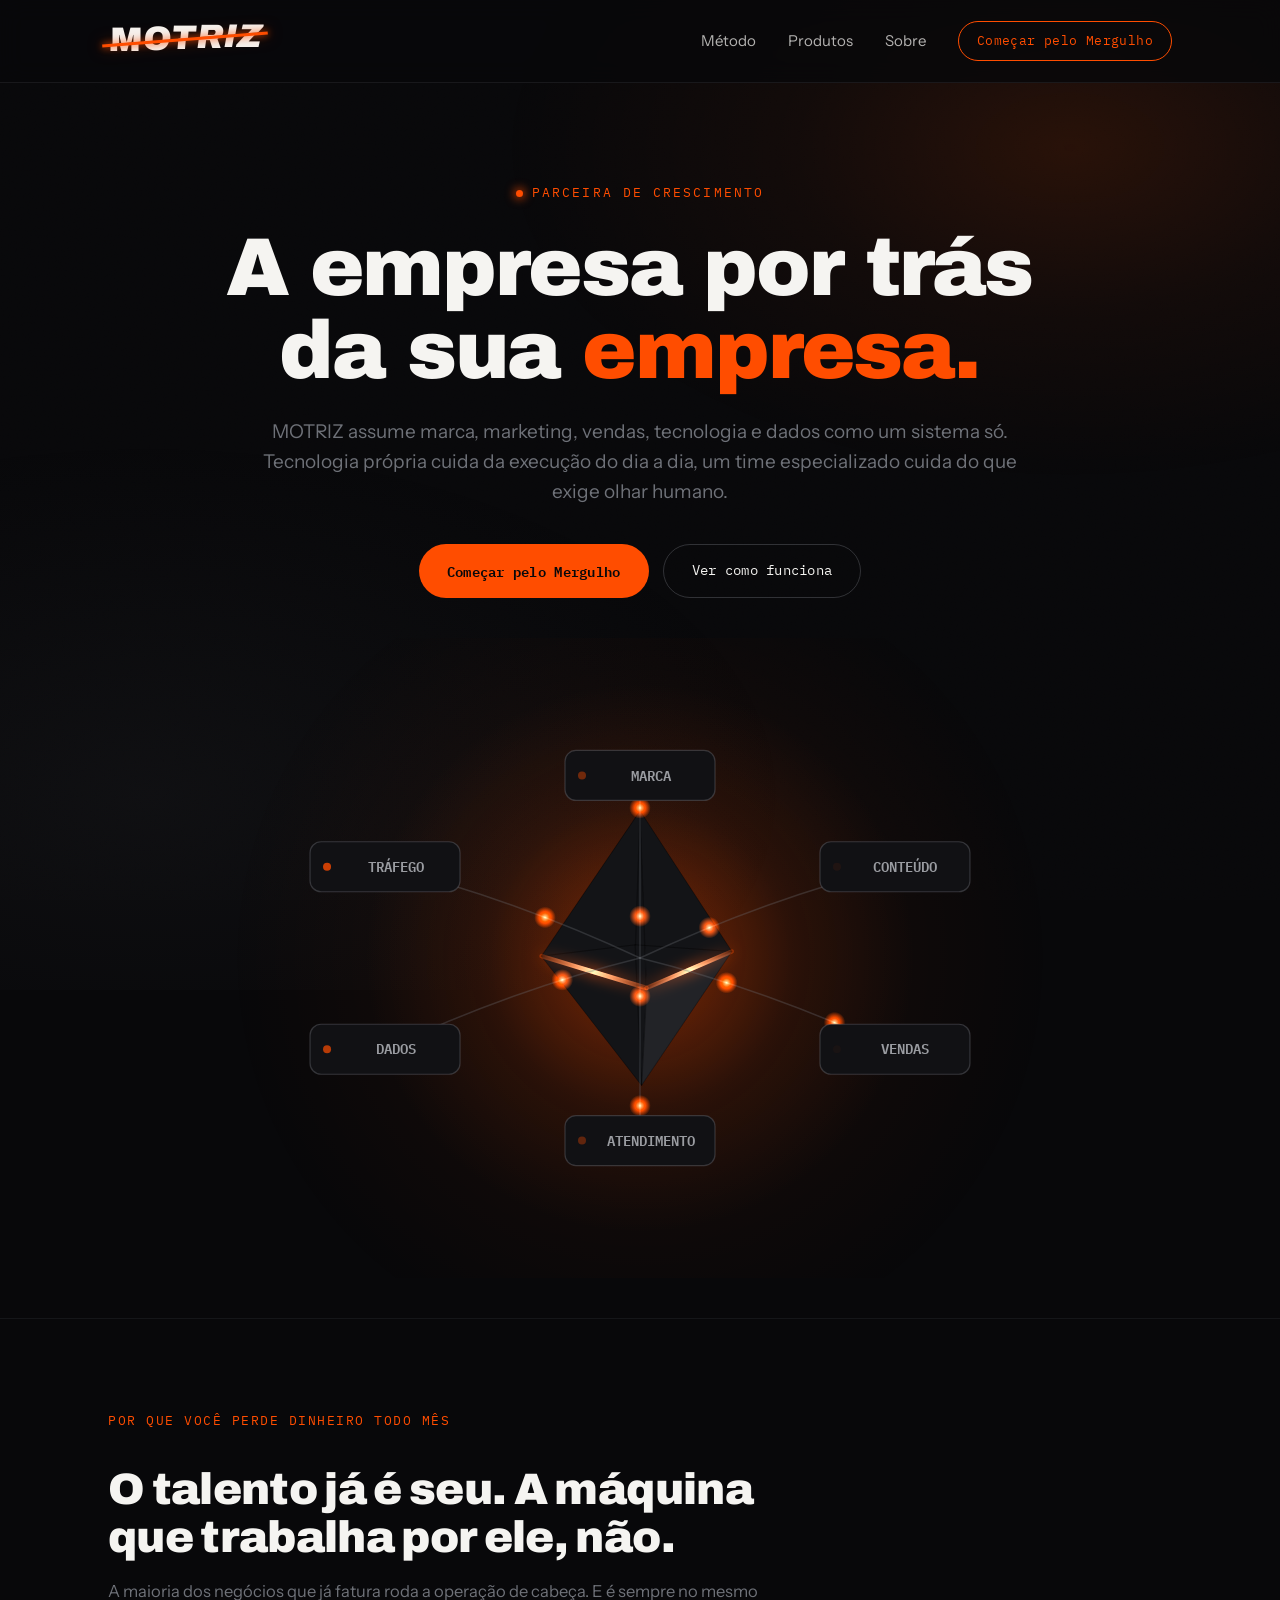
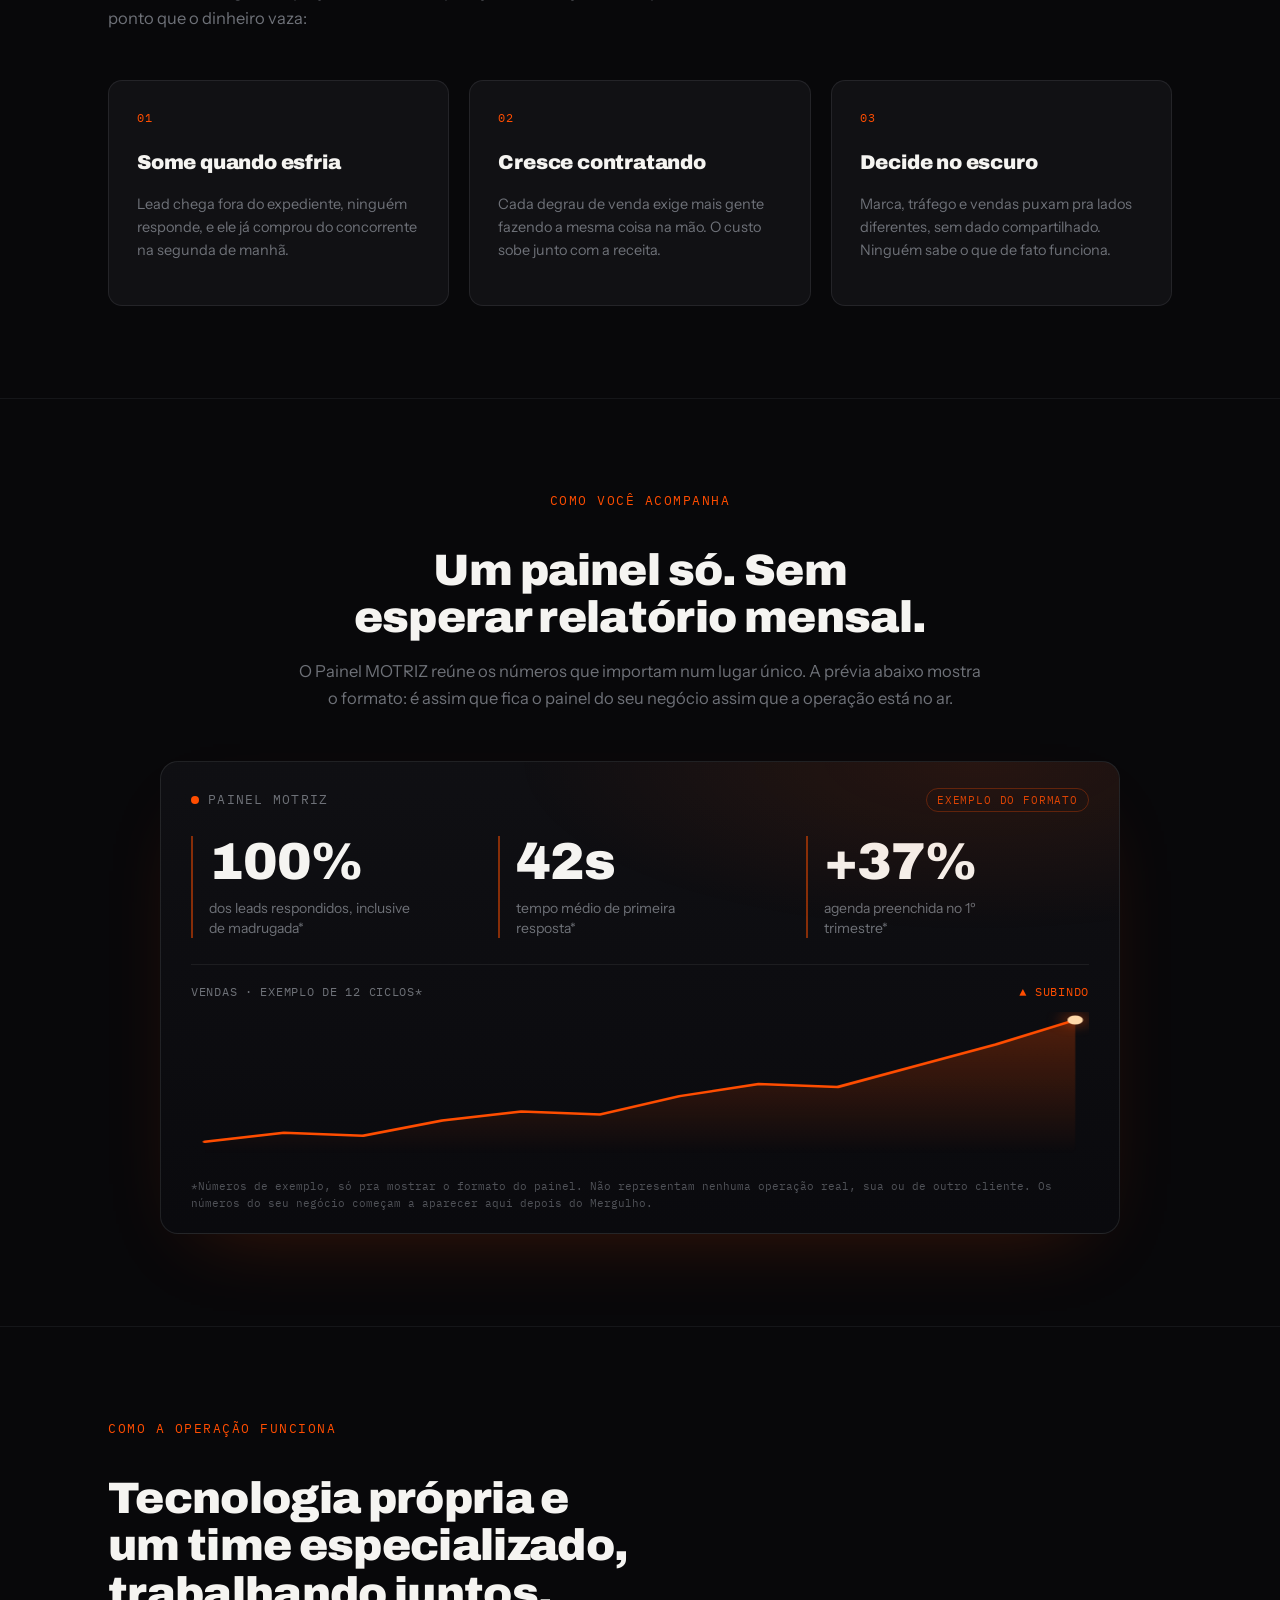
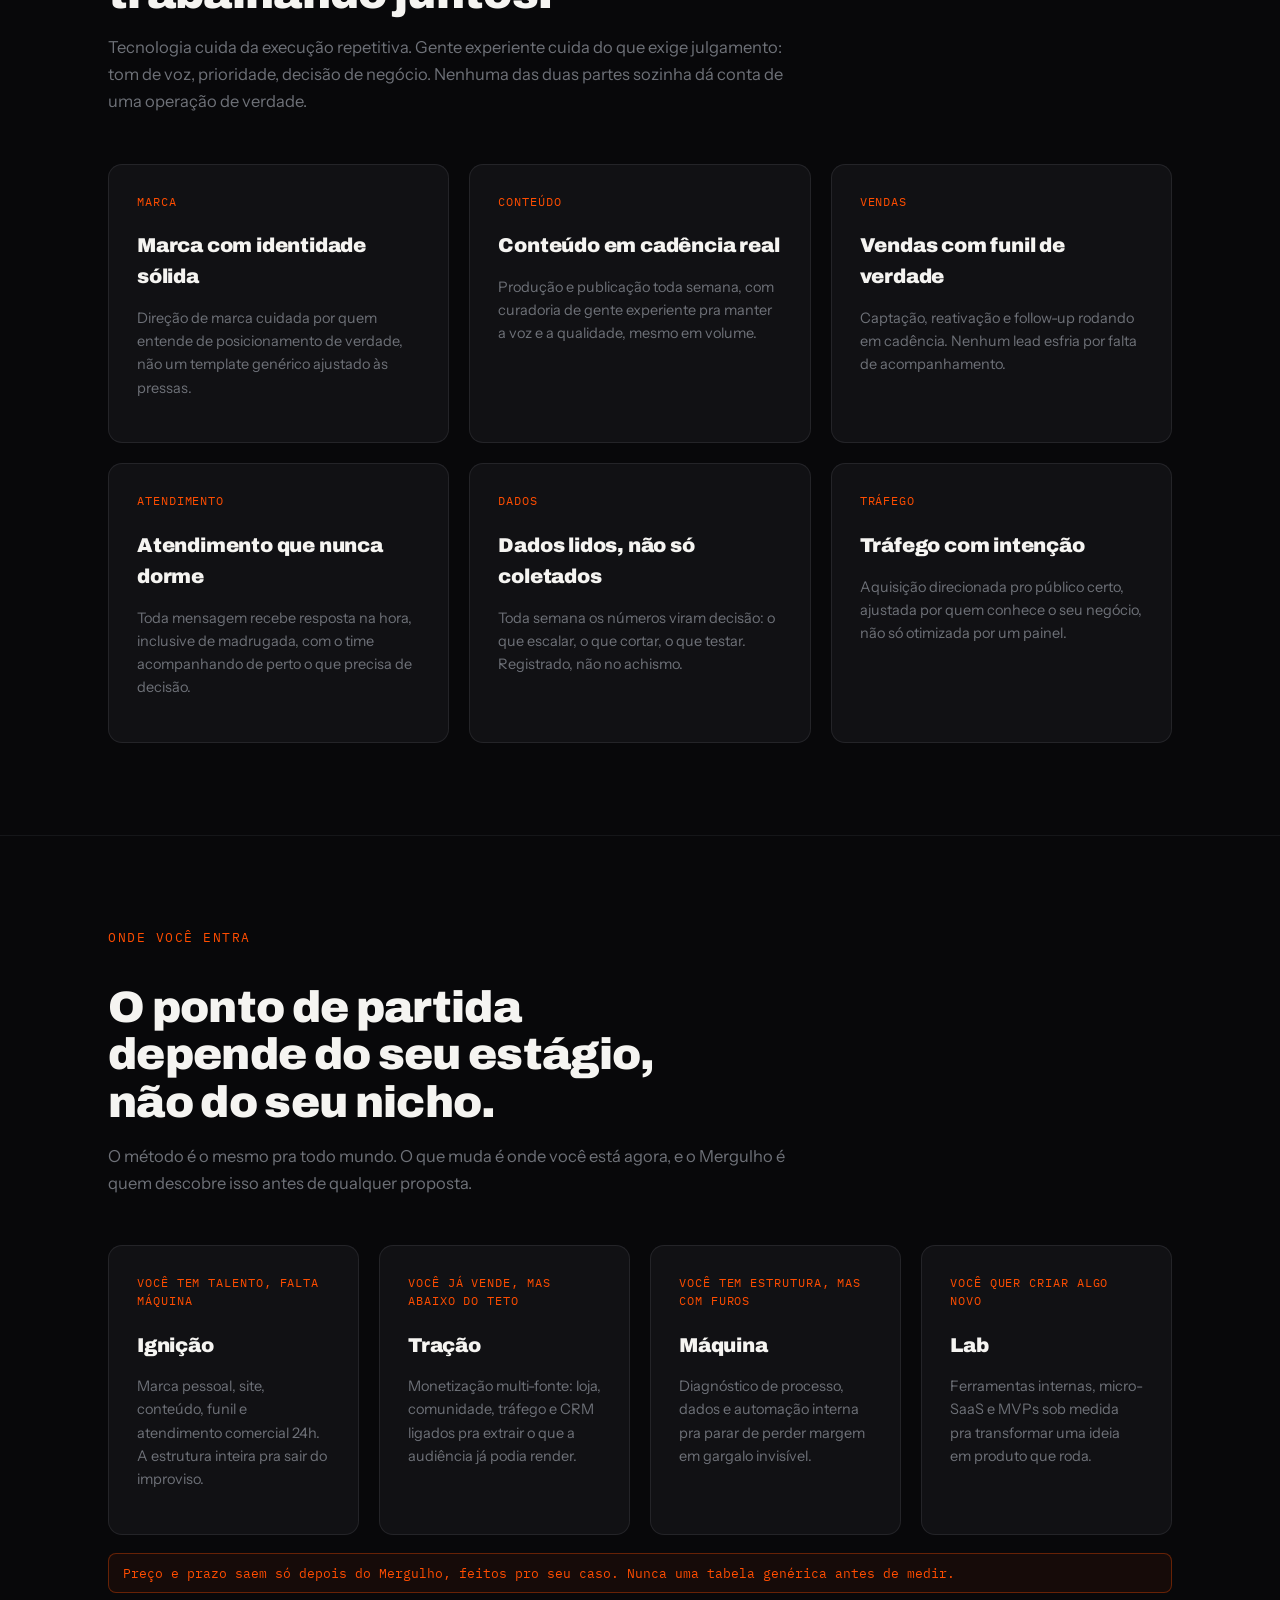
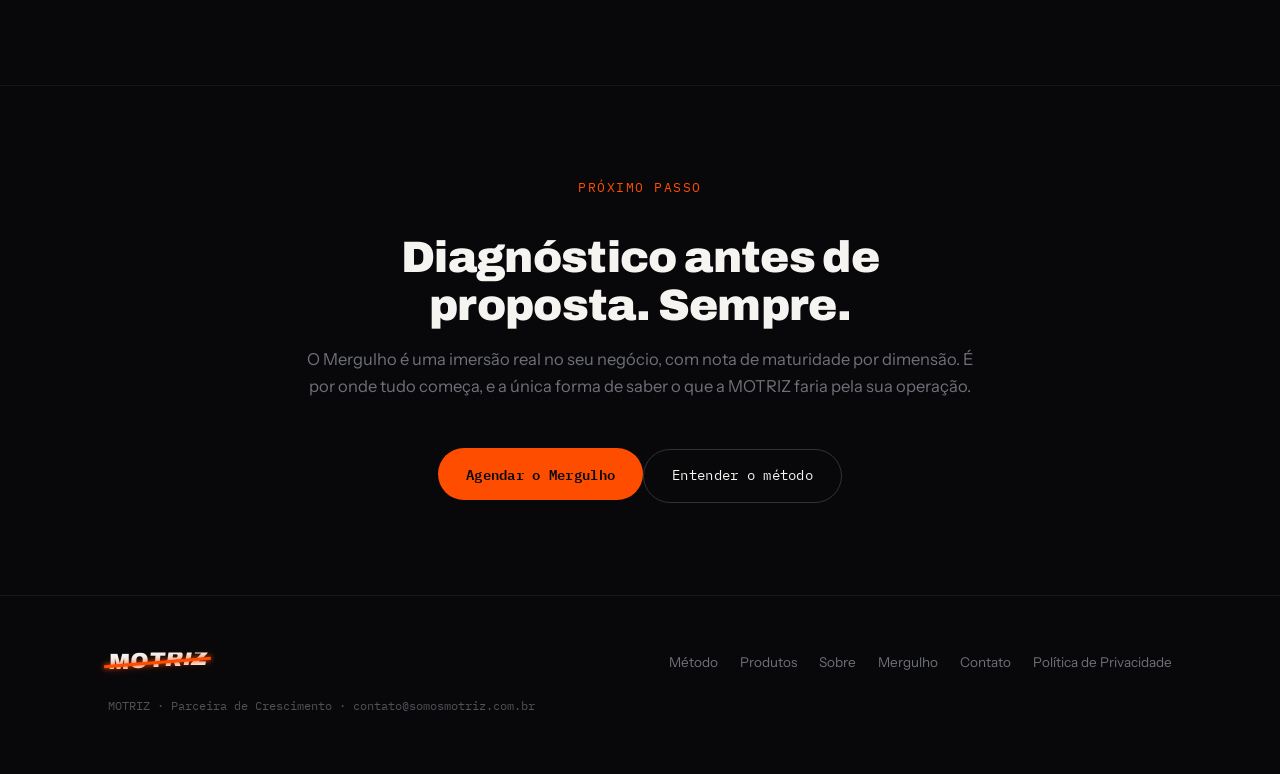
==== index.html @ 616fd333 "Ajustes finos do hero, contato de verdade e correcao de linguagem - Nucleo do hero MUITO maior (obje" ====
<!doctype html>
<html lang="pt-BR">
<head>
	<meta charset="UTF-8" />
	<link rel="icon" type="image/png" href="./favicon.png" />
	<meta name="viewport" content="width=device-width, initial-scale=1.0" />
	<title>MOTRIZ · A empresa por trás da sua empresa</title>
	<meta name="description" content="MOTRIZ é a operadora de crescimento que liga marca, marketing, vendas, tecnologia e dados como um sistema único, com diagnóstico antes de qualquer proposta.">
  <script type="module" crossorigin src="./assets/main-DrjFYTOd.js"></script>
  <link rel="modulepreload" crossorigin href="./assets/Reveal-CPf5rIDb.js">
  <link rel="stylesheet" crossorigin href="./assets/Reveal-Dn8Y_aab.css">
</head>
<body>
	<div id="root"></div>
</body>
</html>
---- assets/Reveal-Dn8Y_aab.css ----
@import "https://fonts.googleapis.com/css2?family=Archivo:wght@600;800;900&family=Instrument+Sans:wght@400;500;600&family=IBM+Plex+Mono:wght@400;500&display=swap";:root{--mz-breu:#08080a;--mz-carvao:#111114;--mz-branco:#f5f4f1;--mz-ignicao:#ff4d00;--mz-aco:#6e7178;--mz-osso:#f2efe9;--mz-grafite:#101014;--mz-ignicao-rgb:255, 77, 0;--mz-aco-rgb:110, 113, 120;--mz-branco-quente:#ffd8a8;--mz-ember:#b32b0a;--mz-display:"Archivo", system-ui, sans-serif;--mz-body:"Instrument Sans", system-ui, sans-serif;--mz-mono:"IBM Plex Mono", ui-monospace, monospace}*{box-sizing:border-box}html{scroll-behavior:smooth}body{background:var(--mz-breu);min-height:100vh;color:var(--mz-branco);font-family:var(--mz-body);-webkit-font-smoothing:antialiased;margin:0;line-height:1.55;overflow-x:hidden}a{color:inherit}img{max-width:100%;display:block}body:before{content:"";z-index:0;pointer-events:none;background:radial-gradient(60% 50% at 78% 22%, rgba(var(--mz-ignicao-rgb), .13) 0%, rgba(var(--mz-ignicao-rgb), .045) 30%, transparent 62%), radial-gradient(70% 55% at 18% 82%, rgba(var(--mz-aco-rgb), .07) 0%, transparent 60%);position:fixed;inset:-10%}body:after{content:"";z-index:0;pointer-events:none;opacity:.05;mix-blend-mode:overlay;background-image:url("data:image/svg+xml;utf8,<svg xmlns='http://www.w3.org/2000/svg'><filter id='n'><feTurbulence type='fractalNoise' baseFrequency='0.85' numOctaves='2'/></filter><rect width='100%25' height='100%25' filter='url(%23n)'/></svg>");position:fixed;inset:0}@media (prefers-reduced-motion:reduce){html{scroll-behavior:auto}}.wrap{max-width:1120px;margin:0 auto;padding:0 28px}header.site-nav,main,footer.site-footer{z-index:1;position:relative}header.site-nav{z-index:100;-webkit-backdrop-filter:blur(12px);backdrop-filter:blur(12px);background:#08080ad1;border-bottom:1px solid #6e717829;position:sticky;top:0}.site-nav .wrap{justify-content:space-between;align-items:center;height:82px;display:flex}.site-nav a.brand{text-decoration:none}nav.site-links{align-items:center;gap:32px;display:flex}nav.site-links a{color:var(--mz-branco);font-family:var(--mz-body);opacity:.72;font-size:15px;text-decoration:none;transition:opacity .15s}nav.site-links a:hover,nav.site-links a[aria-current=page]{opacity:1}nav.site-links a.cta{opacity:1;border:1px solid var(--mz-ignicao);color:var(--mz-ignicao);font-family:var(--mz-mono);letter-spacing:.03em;border-radius:999px;padding:9px 18px;font-size:13px;transition:background .15s,color .15s,box-shadow .2s}nav.site-links a.cta:hover{background:var(--mz-ignicao);color:var(--mz-breu);box-shadow:0 6px 22px rgba(var(--mz-ignicao-rgb),.35)}.hero{text-align:center;padding:96px 0 40px;position:relative}.hero.hero--tight{padding-bottom:40px}.hero .eyebrow{font-family:var(--mz-mono);letter-spacing:.16em;text-transform:uppercase;color:var(--mz-ignicao);align-items:center;gap:9px;margin-bottom:22px;font-size:13px;display:inline-flex}.hero .eyebrow:before{content:"";background:var(--mz-ignicao);width:7px;height:7px;box-shadow:0 0 10px 2px rgba(var(--mz-ignicao-rgb),.7);border-radius:50%}.hero h1{font-family:var(--mz-display);letter-spacing:-.025em;text-wrap:balance;max-width:16ch;margin:0 auto 24px;font-size:clamp(40px,6.4vw,82px);font-weight:900;line-height:1.02}.hero h1 .hot{color:var(--mz-ignicao)}.hero p.lead{font-family:var(--mz-body);color:var(--mz-aco);max-width:60ch;margin:0 auto 36px;font-size:19px;line-height:1.6}.hero .actions{flex-wrap:wrap;justify-content:center;gap:14px;display:flex}.actions.actions--left{justify-content:flex-start}.btn{appearance:none;cursor:pointer;font-family:var(--mz-mono);letter-spacing:.02em;background:0 0;border:none;border-radius:999px;align-items:center;gap:8px;padding:15px 28px;font-size:14px;text-decoration:none;transition:transform .15s,box-shadow .2s,border-color .15s;display:inline-flex}.btn:hover{transform:translateY(-2px)}.btn-primary{background:var(--mz-ignicao);color:var(--mz-breu);font-weight:600}.btn-primary:hover{box-shadow:0 10px 30px rgba(var(--mz-ignicao-rgb), .4)}.btn-ghost{color:var(--mz-branco);border:1px solid #6e717866}.btn-ghost:hover{border-color:var(--mz-branco)}.orch{width:100%;max-width:1160px;height:clamp(440px,50vw,640px);margin:40px auto 0;position:relative}.orch canvas{width:100%;height:100%;display:block}.panel{max-width:960px;box-shadow:0 30px 80px -40px rgba(var(--mz-ignicao-rgb),.25);background:linear-gradient(#111114e6,#0b0b0ee6);border:1px solid #6e717838;border-radius:18px;margin:0 auto;padding:26px 30px 22px;position:relative;overflow:hidden}.panel:before{content:"";pointer-events:none;background:radial-gradient(80% 60% at 85% 0%, rgba(var(--mz-ignicao-rgb),.1), transparent 60%);position:absolute;inset:0}.panel-head{font-family:var(--mz-mono);letter-spacing:.1em;text-transform:uppercase;color:var(--mz-aco);justify-content:space-between;align-items:center;gap:9px;margin-bottom:24px;font-size:12.5px;display:flex}.panel-head>span:first-child{align-items:center;gap:9px;display:flex}.panel-tag{letter-spacing:.08em;color:var(--mz-ignicao);opacity:.85;border:1px solid #ff4d0059;border-radius:999px;padding:3px 10px;font-size:10.5px}.live-dot{background:var(--mz-ignicao);width:8px;height:8px;box-shadow:0 0 0 0 rgba(var(--mz-ignicao-rgb),.6);border-radius:50%;animation:1.8s ease-out infinite livePulse}@keyframes livePulse{0%{box-shadow:0 0 #ff4d008c}70%{box-shadow:0 0 0 9px #ff4d0000}to{box-shadow:0 0 #ff4d0000}}@media (prefers-reduced-motion:reduce){.live-dot{animation:none}}.panel-grid{grid-template-columns:repeat(3,1fr);gap:24px;margin-bottom:26px;display:grid}.stat{border-left:2px solid rgba(var(--mz-ignicao-rgb),.5);padding-left:16px}.stat-num{font-family:var(--mz-display);color:var(--mz-branco);letter-spacing:-.02em;font-variant-numeric:tabular-nums;font-size:clamp(34px,5vw,52px);font-weight:900;line-height:1}.stat-label{font-family:var(--mz-body);color:var(--mz-aco);max-width:24ch;margin-top:10px;font-size:14px;line-height:1.45}.panel-chart{border-top:1px solid #6e717829;padding-top:18px}.chart-label{font-family:var(--mz-mono);letter-spacing:.06em;color:var(--mz-aco);text-transform:uppercase;justify-content:space-between;margin-bottom:10px;font-size:12px;display:flex}.chart-label .trend{color:var(--mz-ignicao)}.spark{width:100%;height:150px;display:block}.spark .stroke{stroke-dasharray:1400;stroke-dashoffset:1400px}.spark .area{opacity:0}.spark .tip{opacity:0;filter:drop-shadow(0 0 6px #ff4d00e6)}.spark.draw .stroke{animation:1.8s cubic-bezier(.16,1,.3,1) forwards drawLine}.spark.draw .area{animation:1.2s .6s forwards fadeIn}.spark.draw .tip{animation:.4s 1.7s forwards fadeIn,2s ease-in-out 2.1s infinite tipPulse}@keyframes drawLine{to{stroke-dashoffset:0}}@keyframes fadeIn{to{opacity:1}}@keyframes tipPulse{0%,to{r:4.5}50%{r:6}}@media (prefers-reduced-motion:reduce){.spark .stroke{stroke-dashoffset:0}.spark .area,.spark .tip{opacity:1}.spark.draw .stroke,.spark.draw .area,.spark.draw .tip{animation:none}}.panel-foot{font-family:var(--mz-mono);color:var(--mz-aco);opacity:.7;margin:16px 0 0;font-size:11px;line-height:1.5}section.page-section{border-top:1px solid #6e717824;padding:92px 0}section.page-section.no-border{border-top:none}.section-head{max-width:62ch;margin-bottom:48px}.section-head.center{text-align:center;margin-left:auto;margin-right:auto}.section-head .eyebrow{font-family:var(--mz-mono);letter-spacing:.12em;text-transform:uppercase;color:var(--mz-ignicao);margin-bottom:14px;font-size:12.5px;display:block}.section-head h2{font-family:var(--mz-display);letter-spacing:-.015em;text-wrap:balance;margin-bottom:16px;font-size:clamp(28px,4vw,44px);font-weight:900;line-height:1.08}.section-head p{font-family:var(--mz-body);color:var(--mz-aco);font-size:16.5px;line-height:1.65}.grid-2{grid-template-columns:repeat(2,1fr);gap:20px;display:grid}.grid-3{grid-template-columns:repeat(3,1fr);gap:20px;display:grid}.grid-4{grid-template-columns:repeat(4,1fr);gap:20px;display:grid}.card{background:var(--mz-carvao);border:1px solid #6e717833;border-radius:14px;padding:28px;transition:border-color .2s,transform .2s,box-shadow .2s;position:relative;overflow:hidden}.card:hover{box-shadow:0 20px 44px -28px rgba(var(--mz-ignicao-rgb),.5);border-color:#ff4d0073;transform:translateY(-4px)}.card.flash{animation:1.3s ease-out cardFlash}@keyframes cardFlash{0%{border-color:#ff4d00e6;box-shadow:0 0 0 3px #ff4d0038,0 20px 50px -26px #ff4d0099}to{box-shadow:none;border-color:#6e717833}}@media (prefers-reduced-motion:reduce){.card.flash{border-color:#ff4d00e6;animation:none}}.card .k{font-family:var(--mz-mono);letter-spacing:.08em;text-transform:uppercase;color:var(--mz-ignicao);margin-bottom:12px;font-size:11.5px;display:block}.card h3{font-family:var(--mz-display);letter-spacing:-.01em;margin-bottom:10px;font-size:20px;font-weight:900}.card p{font-family:var(--mz-body);color:var(--mz-aco);font-size:14.5px;line-height:1.6}.card .price{font-family:var(--mz-mono);color:var(--mz-branco);margin-top:16px;font-size:13px}.card--agent .ghost-num{font-family:var(--mz-display);color:#6e717814;pointer-events:none;font-size:88px;font-weight:900;line-height:1;position:absolute;top:-14px;right:6px}.cycle-strip{flex-wrap:wrap;gap:4px;display:flex}.cycle-strip .step{background:var(--mz-carvao);border:1px solid #6e71782e;border-radius:12px;flex:1;min-width:150px;padding:22px 20px;transition:border-color .2s;position:relative}.cycle-strip .step:hover{border-color:#ff4d0066}.cycle-strip .step .letter{font-family:var(--mz-display);color:var(--mz-ignicao);margin-bottom:10px;font-size:30px;font-weight:900;line-height:1}.cycle-strip .step h4{font-family:var(--mz-display);margin-bottom:8px;font-size:16px;font-weight:900}.cycle-strip .step p{font-family:var(--mz-body);color:var(--mz-aco);font-size:13.5px;line-height:1.5}.disclosure{font-family:var(--mz-mono);color:var(--mz-ignicao);background:#ff4d000f;border:1px solid #ff4d0059;border-radius:8px;margin-top:18px;padding:10px 14px;font-size:12.5px;line-height:1.5}.no-top-pad{padding-top:0}.contact-grid{max-width:640px}.contact-primary{flex-direction:column;align-items:flex-start;gap:18px;display:flex}.btn-wa{color:#06210f;background:#25d366;padding:17px 30px;font-size:15px;font-weight:700}.btn-wa:hover{box-shadow:0 10px 30px #25d36659}.contact-quick{flex-wrap:wrap;gap:22px;display:flex}.contact-quick a{font-family:var(--mz-mono);color:var(--mz-aco);font-size:13.5px;text-decoration:none;transition:color .15s}.contact-quick a:hover{color:var(--mz-branco)}.contact-divider{font-family:var(--mz-mono);letter-spacing:.08em;text-transform:uppercase;color:var(--mz-aco);align-items:center;gap:14px;margin:34px 0 26px;font-size:12px;display:flex}.contact-divider span{background:#6e717838;flex:1;height:1px}.contact-form{flex-direction:column;gap:18px;max-width:480px;display:flex}.field{flex-direction:column;gap:7px;display:flex}.field-row{grid-template-columns:1fr 1fr;gap:18px;display:grid}.field label{font-family:var(--mz-mono);letter-spacing:.07em;text-transform:uppercase;color:var(--mz-aco);font-size:11.5px}.field input,.field textarea{background:var(--mz-carvao);color:var(--mz-branco);font-family:var(--mz-body);resize:vertical;border:1px solid #6e71784d;border-radius:8px;padding:12px 14px;font-size:15px}.field input:focus,.field textarea:focus{border-color:var(--mz-ignicao);box-shadow:0 0 0 3px rgba(var(--mz-ignicao-rgb),.16);outline:none}.field-note{font-family:var(--mz-mono);color:var(--mz-aco);opacity:.75;margin:-4px 0 0;font-size:11.5px;line-height:1.5}@media (width<=560px){.field-row{grid-template-columns:1fr}}footer.site-footer{border-top:1px solid #6e71782e;padding:56px 0 48px}footer.site-footer .wrap{flex-wrap:wrap;justify-content:space-between;align-items:center;gap:20px;display:flex}footer.site-footer nav{flex-wrap:wrap;gap:22px;display:flex}footer.site-footer nav a{color:var(--mz-aco);font-family:var(--mz-body);font-size:13.5px;text-decoration:none;transition:color .15s}footer.site-footer nav a:hover{color:var(--mz-branco)}footer.site-footer .legal{font-family:var(--mz-mono);color:var(--mz-aco);opacity:.7;margin-top:24px;font-size:11.5px}.legal-body{max-width:68ch}.legal-body h2{font-family:var(--mz-display);margin:40px 0 12px;font-size:22px;font-weight:900}.legal-body h2:first-child{margin-top:0}.legal-body p{font-family:var(--mz-body);color:var(--mz-aco);margin-bottom:10px;font-size:15.5px;line-height:1.7}.legal-body p b{color:var(--mz-branco)}@media (width<=760px){.grid-2,.grid-3,.grid-4{grid-template-columns:1fr}nav.site-links a:not(.cta){display:none}nav.site-links{gap:0}.cycle-strip .step{min-width:100%}.panel-grid{grid-template-columns:1fr;gap:20px}.hero{padding-top:64px}.orch{height:400px;margin-top:24px}nav.site-links a.cta{white-space:nowrap;padding:8px 13px;font-size:11.5px}}.mz-logo{font-family:var(--mz-display);text-transform:uppercase;font-weight:900;line-height:.9;display:inline-block;position:relative}.mz-logo-row{display:flex}.mz-logo-row span{letter-spacing:.02em;display:inline-block}.mz-logo-row span:first-child{transform:skew(0)translateY(0)}.mz-logo-row span:nth-child(2){transform:skew(-2.6deg)translateY(-.9px)}.mz-logo-row span:nth-child(3){transform:skew(-5.2deg)translateY(-1.8px)}.mz-logo-row span:nth-child(4){transform:skew(-7.8deg)translateY(-2.7px)}.mz-logo-row span:nth-child(5){transform:skew(-10.4deg)translateY(-3.6px)}.mz-logo-row span:nth-child(6){transform:skew(-13deg)translateY(-4.5px)}.mz-logo-half--bottom{clip-path:polygon(0% 64%,100% 24%,100% 100%,0% 100%)}.mz-logo-half--top{clip-path:polygon(0% 0%,100% 0%,100% 24%,0% 64%);position:absolute;inset:0;transform:translate(.045em)}.mz-logo-veia{background:var(--mz-ignicao);transform-origin:50%;height:max(3px,.022em);box-shadow:0 0 min(10px, .22em) rgba(var(--mz-ignicao-rgb), 1), 0 0 min(20px, .43em) rgba(var(--mz-ignicao-rgb), .5);z-index:3;pointer-events:none;position:absolute;top:44%;left:-4%;right:-4%;transform:rotate(-4.56deg)}.mz-logo--escura{color:var(--mz-branco)}.mz-logo--clara{color:var(--mz-grafite)}.mz-logo--mono .mz-logo-veia{box-shadow:none;background:currentColor}
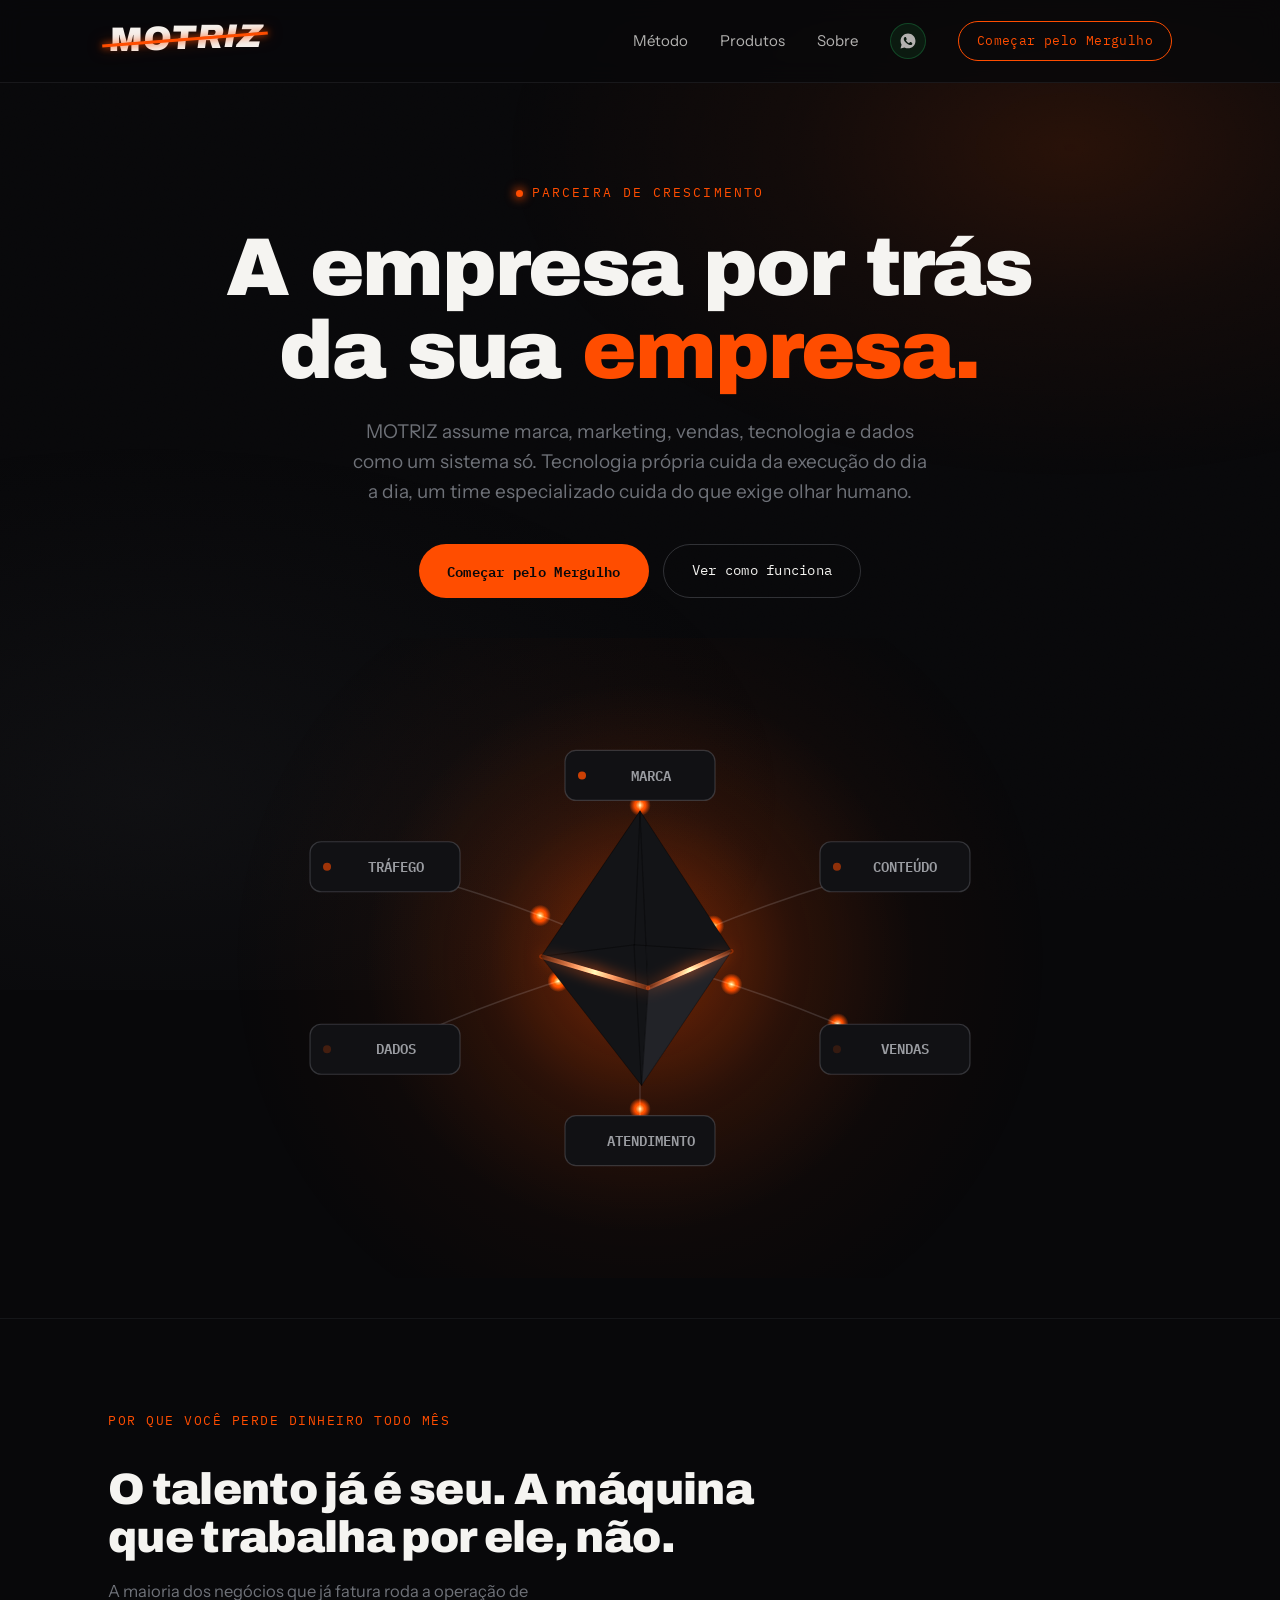
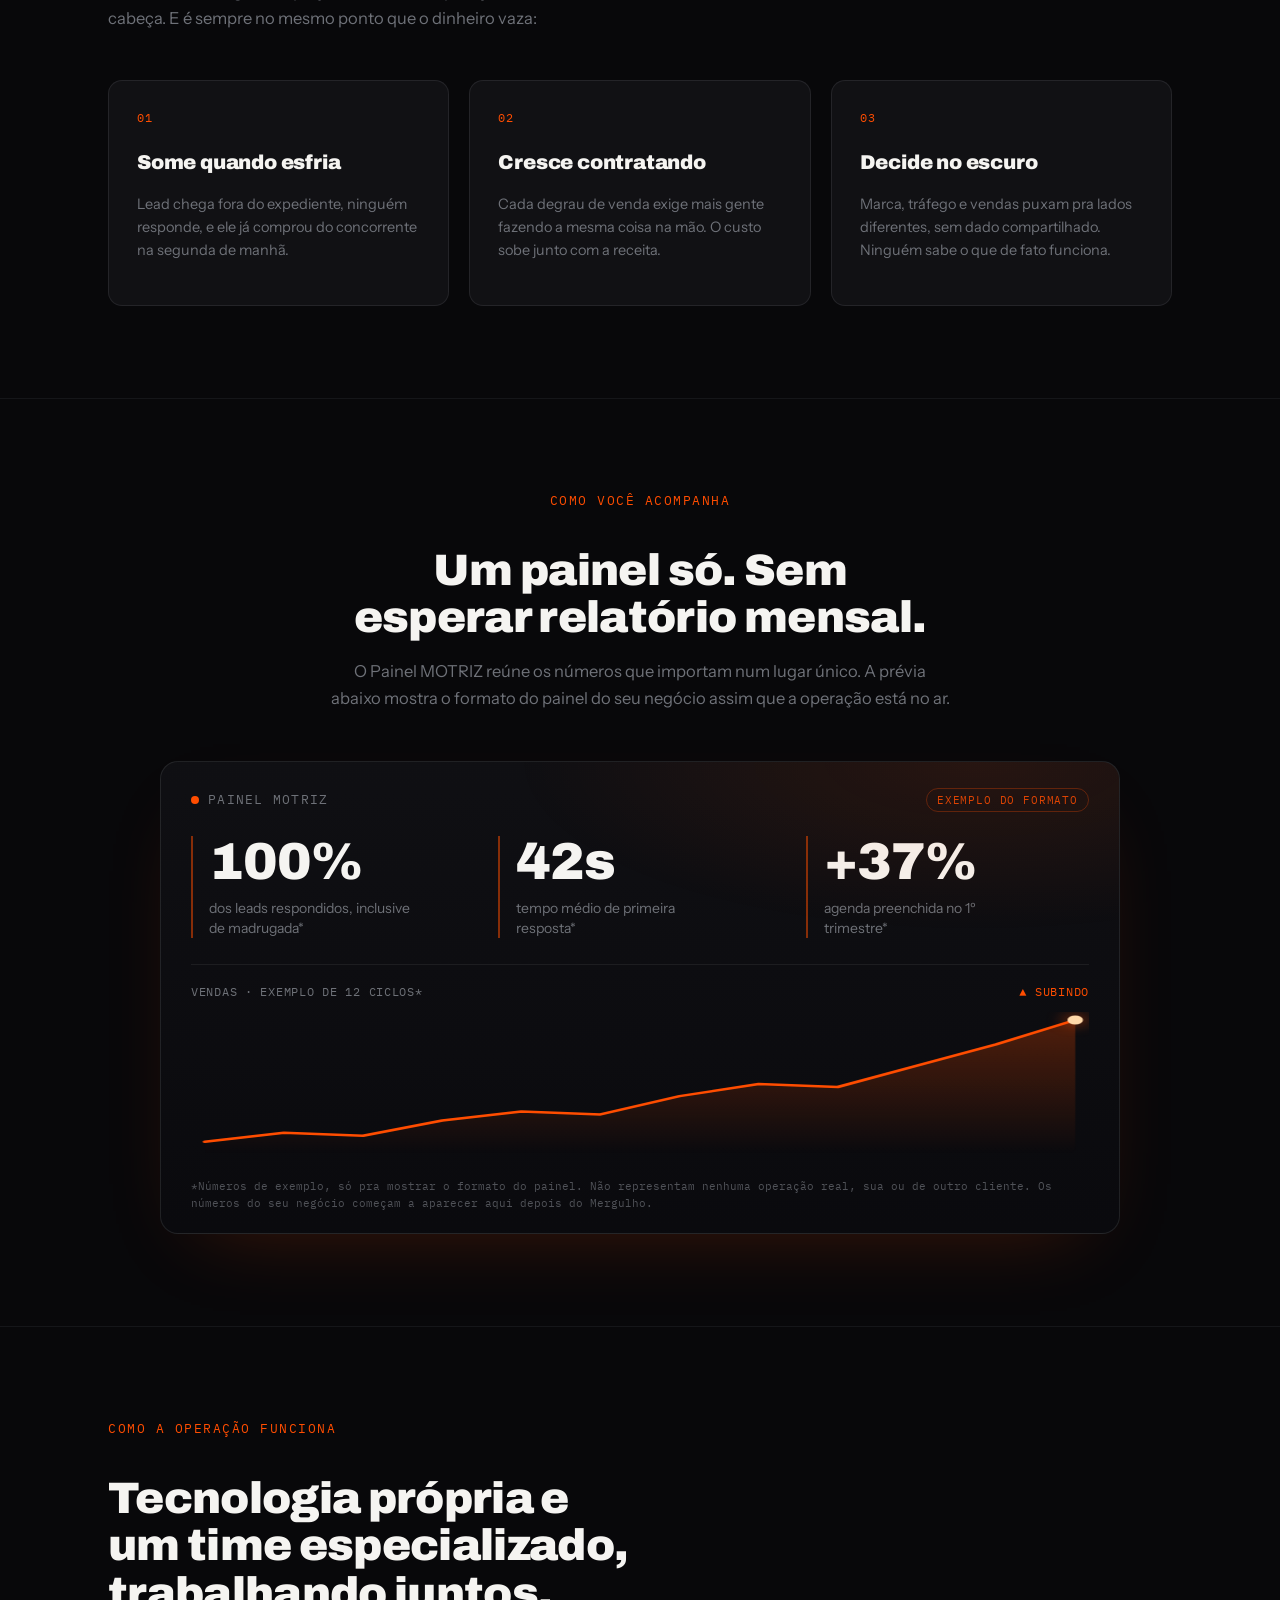
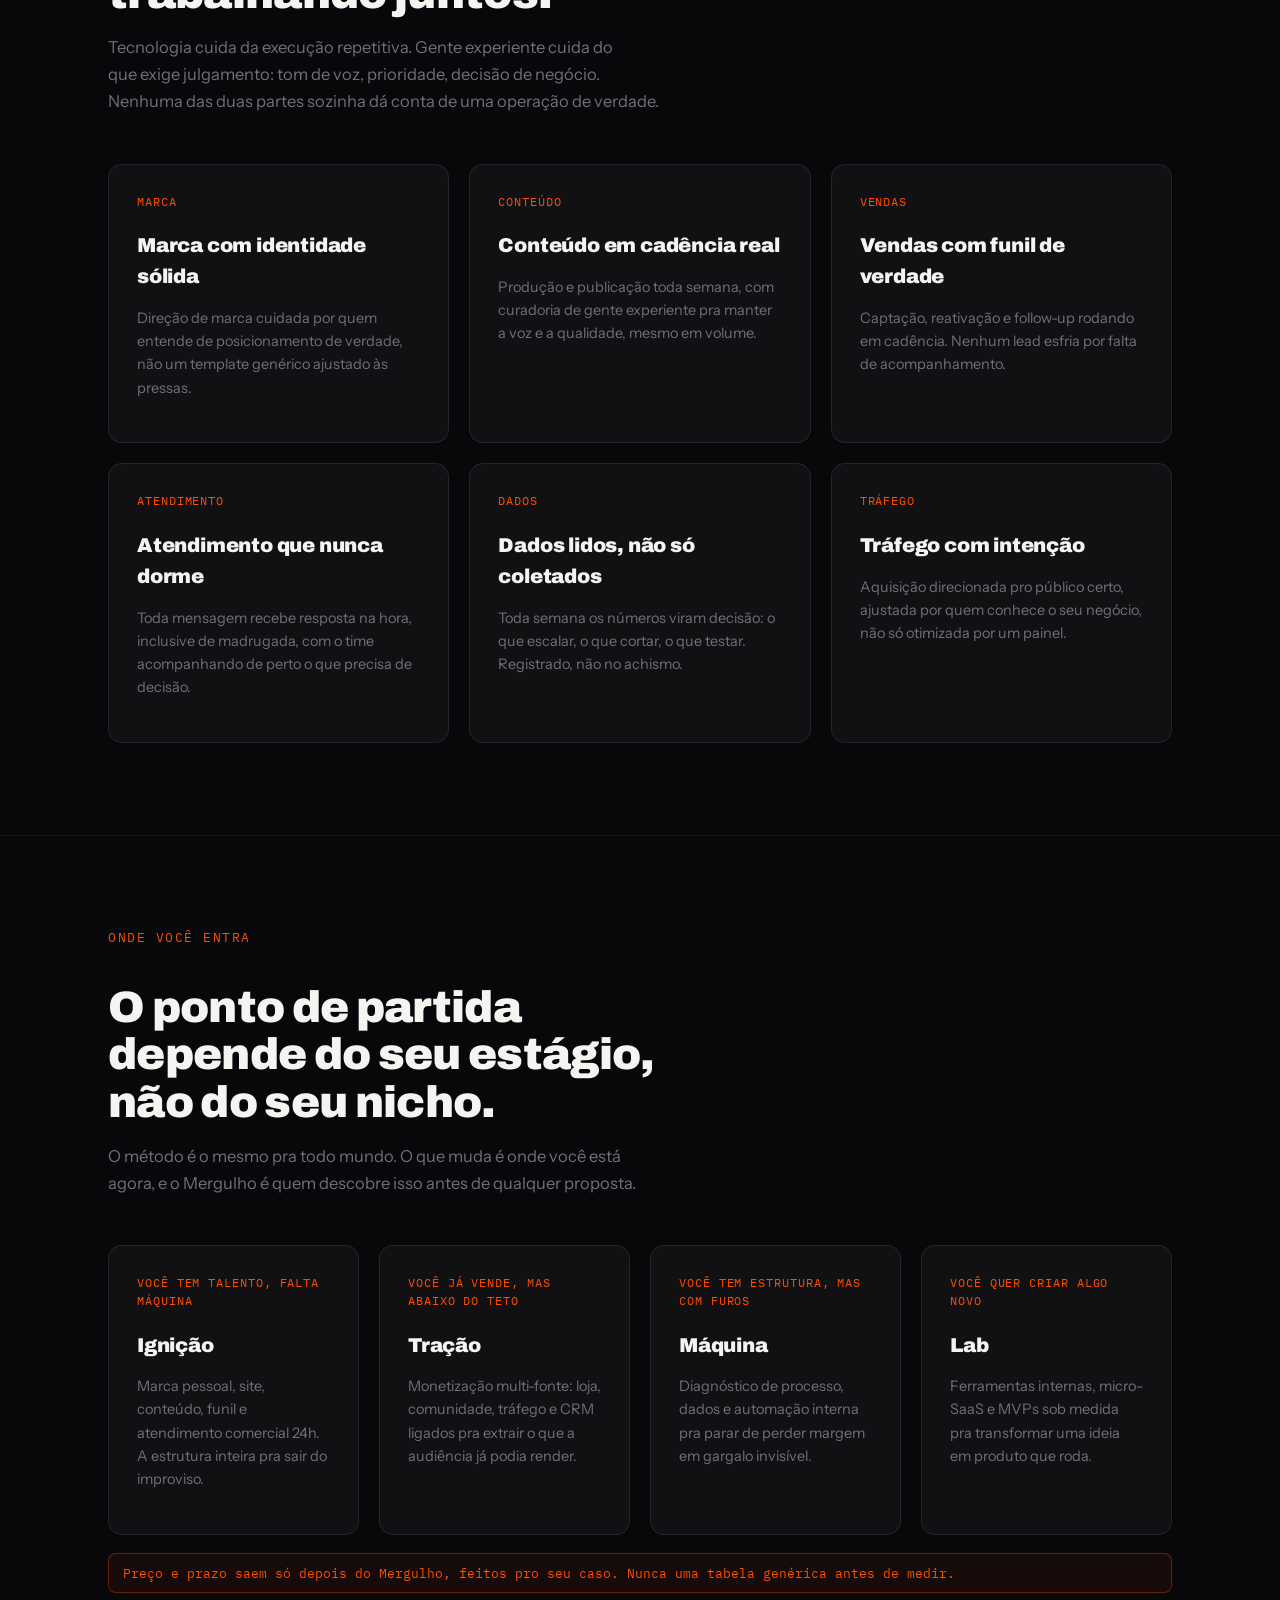
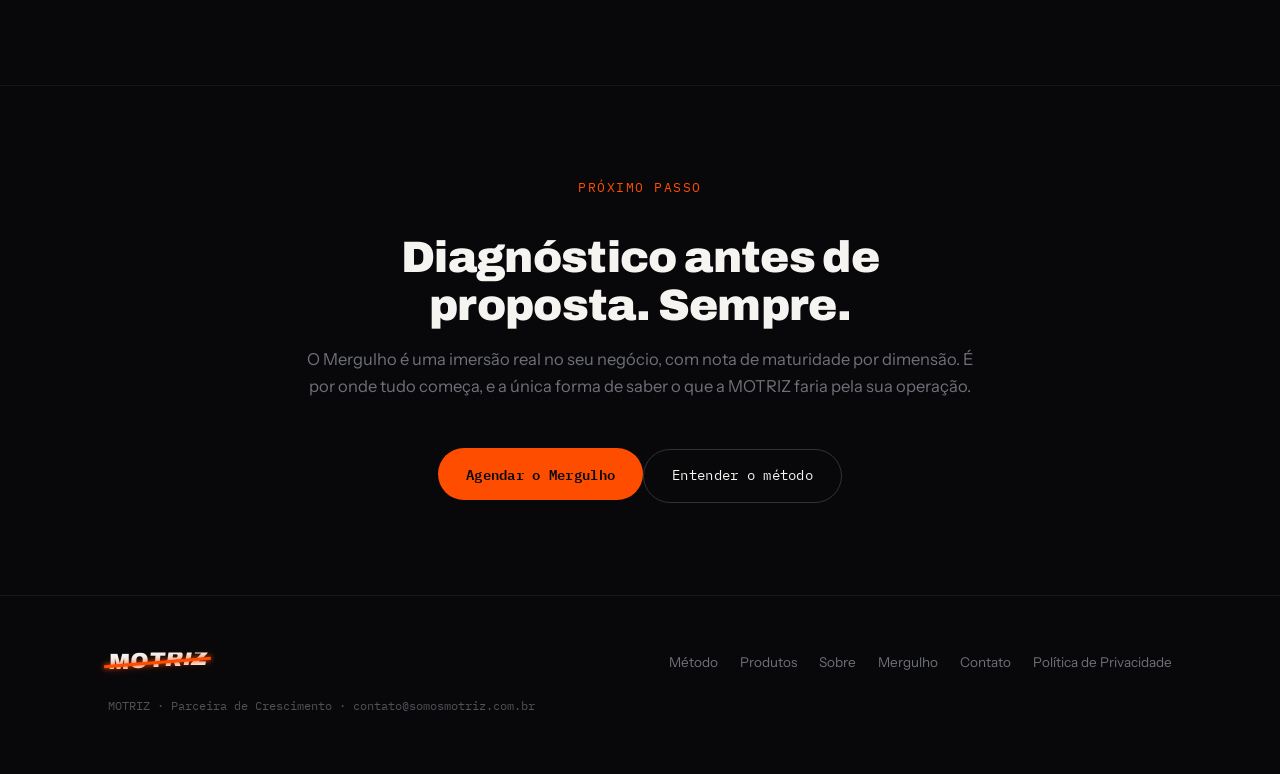
==== commit 951d668d: "Corrige profundidade do nucleo, add acesso rapido de WhatsApp e ajusta preco do Mergulho - Inverte a" ====
--- a/index.html
+++ b/index.html
@@ -6,9 +6,9 @@
 	<meta name="viewport" content="width=device-width, initial-scale=1.0" />
 	<title>MOTRIZ · A empresa por trás da sua empresa</title>
 	<meta name="description" content="MOTRIZ é a operadora de crescimento que liga marca, marketing, vendas, tecnologia e dados como um sistema único, com diagnóstico antes de qualquer proposta.">
-  <script type="module" crossorigin src="./assets/main-DrjFYTOd.js"></script>
-  <link rel="modulepreload" crossorigin href="./assets/Reveal-CPf5rIDb.js">
-  <link rel="stylesheet" crossorigin href="./assets/Reveal-Dn8Y_aab.css">
+  <script type="module" crossorigin src="./assets/main-D9ze1JIt.js"></script>
+  <link rel="modulepreload" crossorigin href="./assets/Reveal-BZuH0Bip.js">
+  <link rel="stylesheet" crossorigin href="./assets/Reveal-BvoAl9fd.css">
 </head>
 <body>
 	<div id="root"></div>
--- a/assets/Reveal-BvoAl9fd.css
+++ b/assets/Reveal-BvoAl9fd.css
@@ -0,0 +1 @@
+@import "https://fonts.googleapis.com/css2?family=Archivo:wght@600;800;900&family=Instrument+Sans:wght@400;500;600&family=IBM+Plex+Mono:wght@400;500&display=swap";:root{--mz-breu:#08080a;--mz-carvao:#111114;--mz-branco:#f5f4f1;--mz-ignicao:#ff4d00;--mz-aco:#6e7178;--mz-osso:#f2efe9;--mz-grafite:#101014;--mz-ignicao-rgb:255, 77, 0;--mz-aco-rgb:110, 113, 120;--mz-branco-quente:#ffd8a8;--mz-ember:#b32b0a;--mz-display:"Archivo", system-ui, sans-serif;--mz-body:"Instrument Sans", system-ui, sans-serif;--mz-mono:"IBM Plex Mono", ui-monospace, monospace}*{box-sizing:border-box}html{scroll-behavior:smooth}body{background:var(--mz-breu);min-height:100vh;color:var(--mz-branco);font-family:var(--mz-body);-webkit-font-smoothing:antialiased;margin:0;line-height:1.55;overflow-x:hidden}a{color:inherit}img{max-width:100%;display:block}body:before{content:"";z-index:0;pointer-events:none;background:radial-gradient(60% 50% at 78% 22%, rgba(var(--mz-ignicao-rgb), .13) 0%, rgba(var(--mz-ignicao-rgb), .045) 30%, transparent 62%), radial-gradient(70% 55% at 18% 82%, rgba(var(--mz-aco-rgb), .07) 0%, transparent 60%);position:fixed;inset:-10%}body:after{content:"";z-index:0;pointer-events:none;opacity:.05;mix-blend-mode:overlay;background-image:url("data:image/svg+xml;utf8,<svg xmlns='http://www.w3.org/2000/svg'><filter id='n'><feTurbulence type='fractalNoise' baseFrequency='0.85' numOctaves='2'/></filter><rect width='100%25' height='100%25' filter='url(%23n)'/></svg>");position:fixed;inset:0}@media (prefers-reduced-motion:reduce){html{scroll-behavior:auto}}.wrap{max-width:1120px;margin:0 auto;padding:0 28px}header.site-nav,main,footer.site-footer{z-index:1;position:relative}header.site-nav{z-index:100;-webkit-backdrop-filter:blur(12px);backdrop-filter:blur(12px);background:#08080ad1;border-bottom:1px solid #6e717829;position:sticky;top:0}.site-nav .wrap{justify-content:space-between;align-items:center;height:82px;display:flex}.site-nav a.brand{text-decoration:none}nav.site-links{align-items:center;gap:32px;display:flex}nav.site-links a{color:var(--mz-branco);font-family:var(--mz-body);opacity:.72;font-size:15px;text-decoration:none;transition:opacity .15s}nav.site-links a:hover,nav.site-links a[aria-current=page]{opacity:1}nav.site-links a.cta{opacity:1;border:1px solid var(--mz-ignicao);color:var(--mz-ignicao);font-family:var(--mz-mono);letter-spacing:.03em;border-radius:999px;padding:9px 18px;font-size:13px;transition:background .15s,color .15s,box-shadow .2s}nav.site-links a.cta:hover{background:var(--mz-ignicao);color:var(--mz-breu);box-shadow:0 6px 22px rgba(var(--mz-ignicao-rgb),.35)}.nav-wa{color:#25d366;opacity:1;background:#25d3661f;border:1px solid #25d36659;border-radius:50%;flex-shrink:0;justify-content:center;align-items:center;width:36px;height:36px;transition:background .15s,transform .15s;display:inline-flex}.nav-wa:hover{color:#06210f;background:#25d366;transform:translateY(-1px)}.hero{text-align:center;padding:96px 0 40px;position:relative}.hero.hero--tight{padding-bottom:40px}.hero .eyebrow{font-family:var(--mz-mono);letter-spacing:.16em;text-transform:uppercase;color:var(--mz-ignicao);align-items:center;gap:9px;margin-bottom:22px;font-size:13px;display:inline-flex}.hero .eyebrow:before{content:"";background:var(--mz-ignicao);width:7px;height:7px;box-shadow:0 0 10px 2px rgba(var(--mz-ignicao-rgb),.7);border-radius:50%}.hero h1{font-family:var(--mz-display);letter-spacing:-.025em;text-wrap:balance;max-width:16ch;margin:0 auto 24px;font-size:clamp(40px,6.4vw,82px);font-weight:900;line-height:1.02}.hero h1 .hot{color:var(--mz-ignicao)}.hero p.lead{font-family:var(--mz-body);color:var(--mz-aco);text-wrap:balance;max-width:60ch;margin:0 auto 36px;font-size:19px;line-height:1.6}.hero .actions{flex-wrap:wrap;justify-content:center;gap:14px;display:flex}.actions.actions--left{justify-content:flex-start}.btn{appearance:none;cursor:pointer;font-family:var(--mz-mono);letter-spacing:.02em;background:0 0;border:none;border-radius:999px;align-items:center;gap:8px;padding:15px 28px;font-size:14px;text-decoration:none;transition:transform .15s,box-shadow .2s,border-color .15s;display:inline-flex}.btn:hover{transform:translateY(-2px)}.btn-primary{background:var(--mz-ignicao);color:var(--mz-breu);font-weight:600}.btn-primary:hover{box-shadow:0 10px 30px rgba(var(--mz-ignicao-rgb), .4)}.btn-ghost{color:var(--mz-branco);border:1px solid #6e717866}.btn-ghost:hover{border-color:var(--mz-branco)}.orch{width:100%;max-width:1160px;height:clamp(440px,50vw,640px);margin:40px auto 0;position:relative}.orch canvas{width:100%;height:100%;display:block}.panel{max-width:960px;box-shadow:0 30px 80px -40px rgba(var(--mz-ignicao-rgb),.25);background:linear-gradient(#111114e6,#0b0b0ee6);border:1px solid #6e717838;border-radius:18px;margin:0 auto;padding:26px 30px 22px;position:relative;overflow:hidden}.panel:before{content:"";pointer-events:none;background:radial-gradient(80% 60% at 85% 0%, rgba(var(--mz-ignicao-rgb),.1), transparent 60%);position:absolute;inset:0}.panel-head{font-family:var(--mz-mono);letter-spacing:.1em;text-transform:uppercase;color:var(--mz-aco);justify-content:space-between;align-items:center;gap:9px;margin-bottom:24px;font-size:12.5px;display:flex}.panel-head>span:first-child{align-items:center;gap:9px;display:flex}.panel-tag{letter-spacing:.08em;color:var(--mz-ignicao);opacity:.85;border:1px solid #ff4d0059;border-radius:999px;padding:3px 10px;font-size:10.5px}.live-dot{background:var(--mz-ignicao);width:8px;height:8px;box-shadow:0 0 0 0 rgba(var(--mz-ignicao-rgb),.6);border-radius:50%;animation:1.8s ease-out infinite livePulse}@keyframes livePulse{0%{box-shadow:0 0 #ff4d008c}70%{box-shadow:0 0 0 9px #ff4d0000}to{box-shadow:0 0 #ff4d0000}}@media (prefers-reduced-motion:reduce){.live-dot{animation:none}}.panel-grid{grid-template-columns:repeat(3,1fr);gap:24px;margin-bottom:26px;display:grid}.stat{border-left:2px solid rgba(var(--mz-ignicao-rgb),.5);padding-left:16px}.stat-num{font-family:var(--mz-display);color:var(--mz-branco);letter-spacing:-.02em;font-variant-numeric:tabular-nums;font-size:clamp(34px,5vw,52px);font-weight:900;line-height:1}.stat-label{font-family:var(--mz-body);color:var(--mz-aco);max-width:24ch;margin-top:10px;font-size:14px;line-height:1.45}.panel-chart{border-top:1px solid #6e717829;padding-top:18px}.chart-label{font-family:var(--mz-mono);letter-spacing:.06em;color:var(--mz-aco);text-transform:uppercase;justify-content:space-between;margin-bottom:10px;font-size:12px;display:flex}.chart-label .trend{color:var(--mz-ignicao)}.spark{width:100%;height:150px;display:block}.spark .stroke{stroke-dasharray:1400;stroke-dashoffset:1400px}.spark .area{opacity:0}.spark .tip{opacity:0;filter:drop-shadow(0 0 6px #ff4d00e6)}.spark.draw .stroke{animation:1.8s cubic-bezier(.16,1,.3,1) forwards drawLine}.spark.draw .area{animation:1.2s .6s forwards fadeIn}.spark.draw .tip{animation:.4s 1.7s forwards fadeIn,2s ease-in-out 2.1s infinite tipPulse}@keyframes drawLine{to{stroke-dashoffset:0}}@keyframes fadeIn{to{opacity:1}}@keyframes tipPulse{0%,to{r:4.5}50%{r:6}}@media (prefers-reduced-motion:reduce){.spark .stroke{stroke-dashoffset:0}.spark .area,.spark .tip{opacity:1}.spark.draw .stroke,.spark.draw .area,.spark.draw .tip{animation:none}}.panel-foot{font-family:var(--mz-mono);color:var(--mz-aco);opacity:.7;margin:16px 0 0;font-size:11px;line-height:1.5}section.page-section{border-top:1px solid #6e717824;padding:92px 0}section.page-section.no-border{border-top:none}.section-head{max-width:62ch;margin-bottom:48px}.section-head.center{text-align:center;margin-left:auto;margin-right:auto}.section-head .eyebrow{font-family:var(--mz-mono);letter-spacing:.12em;text-transform:uppercase;color:var(--mz-ignicao);margin-bottom:14px;font-size:12.5px;display:block}.section-head h2{font-family:var(--mz-display);letter-spacing:-.015em;text-wrap:balance;margin-bottom:16px;font-size:clamp(28px,4vw,44px);font-weight:900;line-height:1.08}.section-head p{font-family:var(--mz-body);color:var(--mz-aco);text-wrap:balance;font-size:16.5px;line-height:1.65}.grid-2{grid-template-columns:repeat(2,1fr);gap:20px;display:grid}.grid-3{grid-template-columns:repeat(3,1fr);gap:20px;display:grid}.grid-4{grid-template-columns:repeat(4,1fr);gap:20px;display:grid}.card{background:var(--mz-carvao);border:1px solid #6e717833;border-radius:14px;padding:28px;transition:border-color .2s,transform .2s,box-shadow .2s;position:relative;overflow:hidden}.card:hover{box-shadow:0 20px 44px -28px rgba(var(--mz-ignicao-rgb),.5);border-color:#ff4d0073;transform:translateY(-4px)}.card.flash{animation:1.3s ease-out cardFlash}@keyframes cardFlash{0%{border-color:#ff4d00e6;box-shadow:0 0 0 3px #ff4d0038,0 20px 50px -26px #ff4d0099}to{box-shadow:none;border-color:#6e717833}}@media (prefers-reduced-motion:reduce){.card.flash{border-color:#ff4d00e6;animation:none}}.card .k{font-family:var(--mz-mono);letter-spacing:.08em;text-transform:uppercase;color:var(--mz-ignicao);margin-bottom:12px;font-size:11.5px;display:block}.card h3{font-family:var(--mz-display);letter-spacing:-.01em;margin-bottom:10px;font-size:20px;font-weight:900}.card p{font-family:var(--mz-body);color:var(--mz-aco);font-size:14.5px;line-height:1.6}.card .price{font-family:var(--mz-mono);color:var(--mz-branco);margin-top:16px;font-size:13px}.card--agent .ghost-num{font-family:var(--mz-display);color:#6e717814;pointer-events:none;font-size:88px;font-weight:900;line-height:1;position:absolute;top:-14px;right:6px}.cycle-strip{flex-wrap:wrap;gap:4px;display:flex}.cycle-strip .step{background:var(--mz-carvao);border:1px solid #6e71782e;border-radius:12px;flex:1;min-width:150px;padding:22px 20px;transition:border-color .2s;position:relative}.cycle-strip .step:hover{border-color:#ff4d0066}.cycle-strip .step .letter{font-family:var(--mz-display);color:var(--mz-ignicao);margin-bottom:10px;font-size:30px;font-weight:900;line-height:1}.cycle-strip .step h4{font-family:var(--mz-display);margin-bottom:8px;font-size:16px;font-weight:900}.cycle-strip .step p{font-family:var(--mz-body);color:var(--mz-aco);font-size:13.5px;line-height:1.5}.disclosure{font-family:var(--mz-mono);color:var(--mz-ignicao);background:#ff4d000f;border:1px solid #ff4d0059;border-radius:8px;margin-top:18px;padding:10px 14px;font-size:12.5px;line-height:1.5}.no-top-pad{padding-top:0}.contact-grid{max-width:640px}.contact-primary{flex-direction:column;align-items:flex-start;gap:18px;display:flex}.btn-wa{color:#06210f;background:#25d366;padding:17px 30px;font-size:15px;font-weight:700}.btn-wa:hover{box-shadow:0 10px 30px #25d36659}.contact-quick{flex-wrap:wrap;gap:22px;display:flex}.contact-quick a{font-family:var(--mz-mono);color:var(--mz-aco);font-size:13.5px;text-decoration:none;transition:color .15s}.contact-quick a:hover{color:var(--mz-branco)}.contact-divider{font-family:var(--mz-mono);letter-spacing:.08em;text-transform:uppercase;color:var(--mz-aco);align-items:center;gap:14px;margin:34px 0 26px;font-size:12px;display:flex}.contact-divider span{background:#6e717838;flex:1;height:1px}.contact-form{flex-direction:column;gap:18px;max-width:480px;display:flex}.field{flex-direction:column;gap:7px;display:flex}.field-row{grid-template-columns:1fr 1fr;gap:18px;display:grid}.field label{font-family:var(--mz-mono);letter-spacing:.07em;text-transform:uppercase;color:var(--mz-aco);font-size:11.5px}.field input,.field textarea{background:var(--mz-carvao);color:var(--mz-branco);font-family:var(--mz-body);resize:vertical;border:1px solid #6e71784d;border-radius:8px;padding:12px 14px;font-size:15px}.field input:focus,.field textarea:focus{border-color:var(--mz-ignicao);box-shadow:0 0 0 3px rgba(var(--mz-ignicao-rgb),.16);outline:none}.field-note{font-family:var(--mz-mono);color:var(--mz-aco);opacity:.75;margin:-4px 0 0;font-size:11.5px;line-height:1.5}@media (width<=560px){.field-row{grid-template-columns:1fr}}footer.site-footer{border-top:1px solid #6e71782e;padding:56px 0 48px}footer.site-footer .wrap{flex-wrap:wrap;justify-content:space-between;align-items:center;gap:20px;display:flex}footer.site-footer nav{flex-wrap:wrap;gap:22px;display:flex}footer.site-footer nav a{color:var(--mz-aco);font-family:var(--mz-body);font-size:13.5px;text-decoration:none;transition:color .15s}footer.site-footer nav a:hover{color:var(--mz-branco)}footer.site-footer .legal{font-family:var(--mz-mono);color:var(--mz-aco);opacity:.7;margin-top:24px;font-size:11.5px}.legal-body{max-width:68ch}.legal-body h2{font-family:var(--mz-display);margin:40px 0 12px;font-size:22px;font-weight:900}.legal-body h2:first-child{margin-top:0}.legal-body p{font-family:var(--mz-body);color:var(--mz-aco);margin-bottom:10px;font-size:15.5px;line-height:1.7}.legal-body p b{color:var(--mz-branco)}@media (width<=760px){.grid-2,.grid-3,.grid-4{grid-template-columns:1fr}nav.site-links a:not(.cta):not(.nav-wa){display:none}nav.site-links{gap:0}.cycle-strip .step{min-width:100%}.panel-grid{grid-template-columns:1fr;gap:20px}.hero{padding-top:64px}.orch{height:400px;margin-top:24px}nav.site-links a.cta{white-space:nowrap;padding:8px 13px;font-size:11.5px}}.mz-logo{font-family:var(--mz-display);text-transform:uppercase;font-weight:900;line-height:.9;display:inline-block;position:relative}.mz-logo-row{display:flex}.mz-logo-row span{letter-spacing:.02em;display:inline-block}.mz-logo-row span:first-child{transform:skew(0)translateY(0)}.mz-logo-row span:nth-child(2){transform:skew(-2.6deg)translateY(-.9px)}.mz-logo-row span:nth-child(3){transform:skew(-5.2deg)translateY(-1.8px)}.mz-logo-row span:nth-child(4){transform:skew(-7.8deg)translateY(-2.7px)}.mz-logo-row span:nth-child(5){transform:skew(-10.4deg)translateY(-3.6px)}.mz-logo-row span:nth-child(6){transform:skew(-13deg)translateY(-4.5px)}.mz-logo-half--bottom{clip-path:polygon(0% 64%,100% 24%,100% 100%,0% 100%)}.mz-logo-half--top{clip-path:polygon(0% 0%,100% 0%,100% 24%,0% 64%);position:absolute;inset:0;transform:translate(.045em)}.mz-logo-veia{background:var(--mz-ignicao);transform-origin:50%;height:max(3px,.022em);box-shadow:0 0 min(10px, .22em) rgba(var(--mz-ignicao-rgb), 1), 0 0 min(20px, .43em) rgba(var(--mz-ignicao-rgb), .5);z-index:3;pointer-events:none;position:absolute;top:44%;left:-4%;right:-4%;transform:rotate(-4.56deg)}.mz-logo--escura{color:var(--mz-branco)}.mz-logo--clara{color:var(--mz-grafite)}.mz-logo--mono .mz-logo-veia{box-shadow:none;background:currentColor}
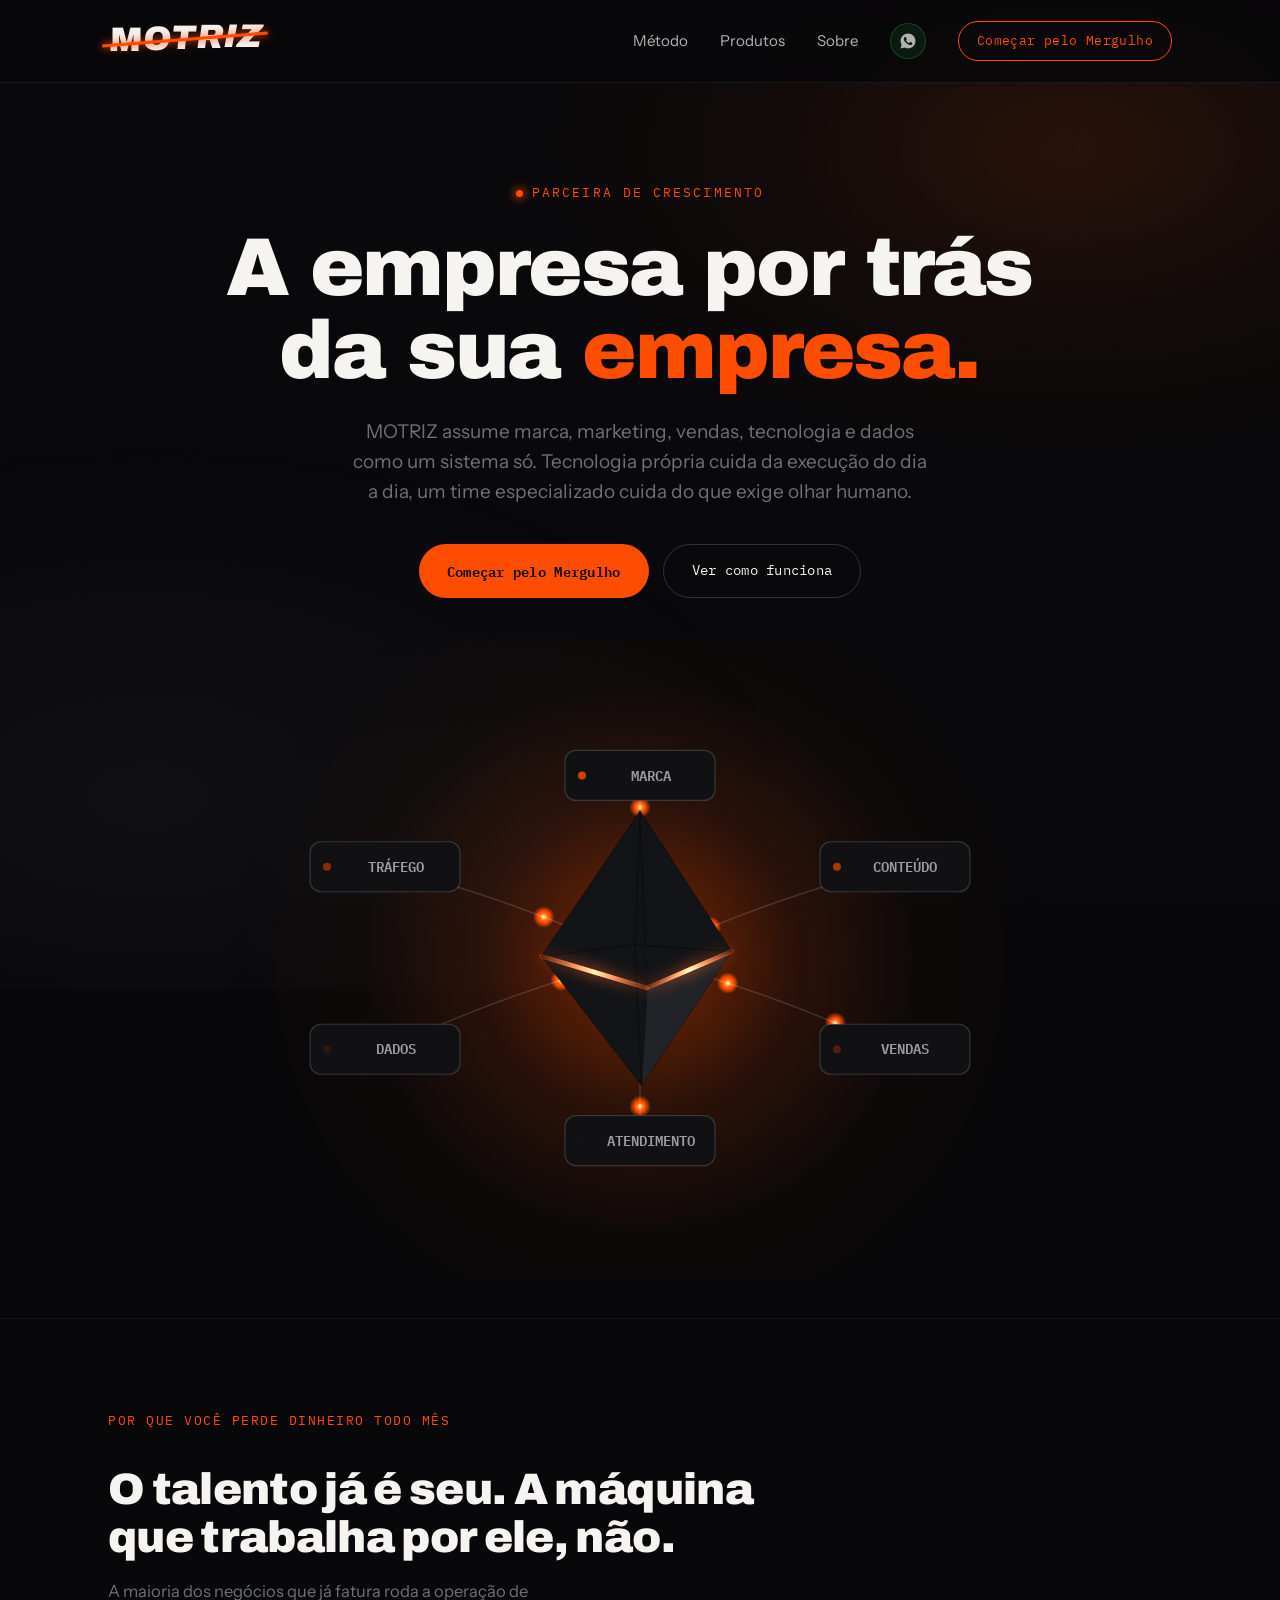
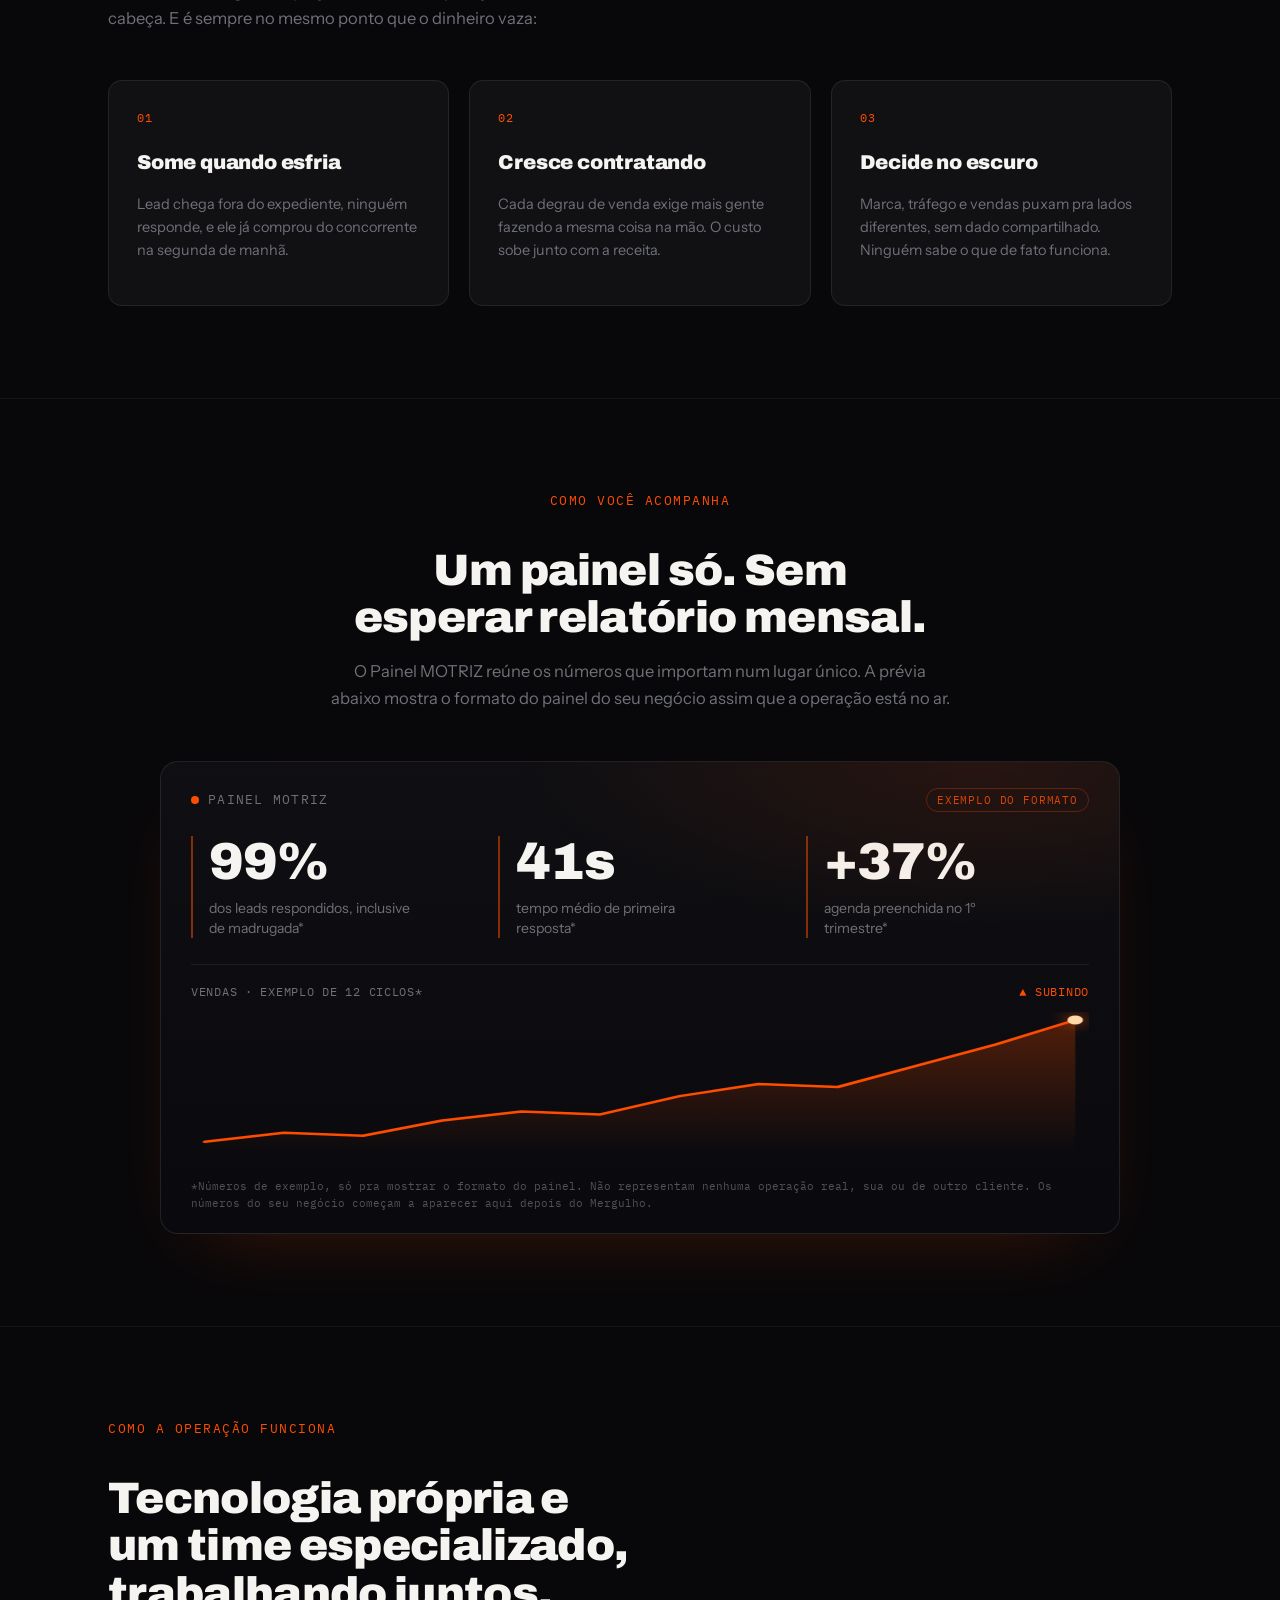
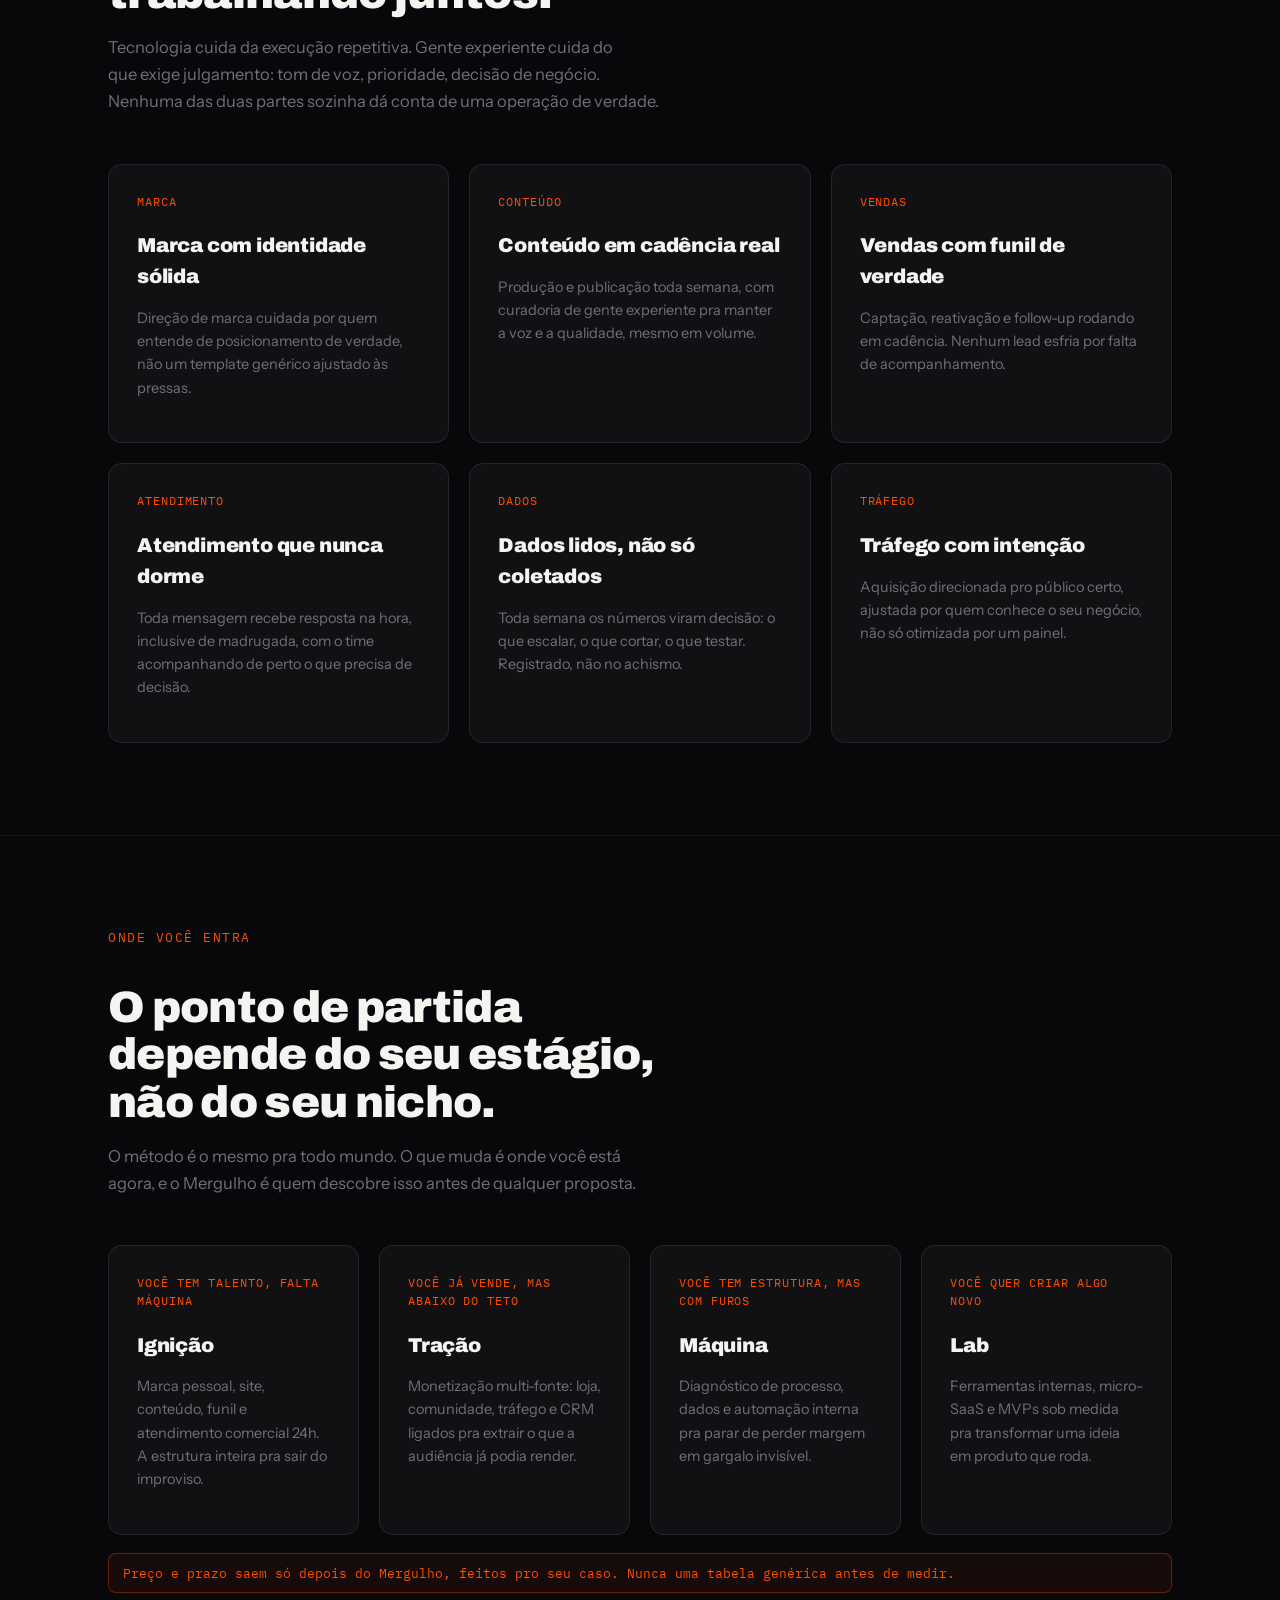
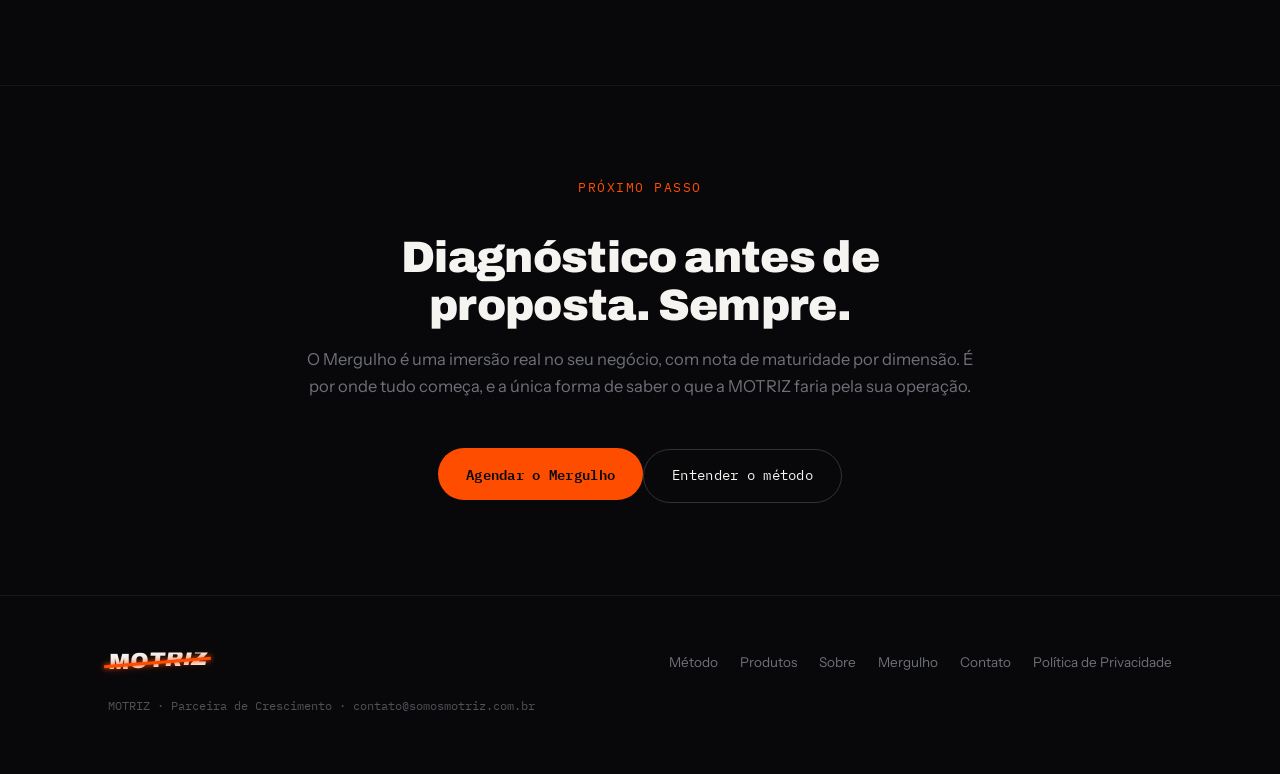
==== commit b7e4ac14: "Liga captura de lead real via Web3Forms no formulario de contato - Formulario de contato agora envia" ====
--- a/index.html
+++ b/index.html
@@ -6,9 +6,9 @@
 	<meta name="viewport" content="width=device-width, initial-scale=1.0" />
 	<title>MOTRIZ · A empresa por trás da sua empresa</title>
 	<meta name="description" content="MOTRIZ é a operadora de crescimento que liga marca, marketing, vendas, tecnologia e dados como um sistema único, com diagnóstico antes de qualquer proposta.">
-  <script type="module" crossorigin src="./assets/main-D9ze1JIt.js"></script>
-  <link rel="modulepreload" crossorigin href="./assets/Reveal-BZuH0Bip.js">
-  <link rel="stylesheet" crossorigin href="./assets/Reveal-BvoAl9fd.css">
+  <script type="module" crossorigin src="./assets/main-DAKY3Dc4.js"></script>
+  <link rel="modulepreload" crossorigin href="./assets/Reveal-BssS0fqj.js">
+  <link rel="stylesheet" crossorigin href="./assets/Reveal-Cy351gbL.css">
 </head>
 <body>
 	<div id="root"></div>
--- a/assets/Reveal-Cy351gbL.css
+++ b/assets/Reveal-Cy351gbL.css
@@ -0,0 +1 @@
+@import "https://fonts.googleapis.com/css2?family=Archivo:wght@600;800;900&family=Instrument+Sans:wght@400;500;600&family=IBM+Plex+Mono:wght@400;500&display=swap";:root{--mz-breu:#08080a;--mz-carvao:#111114;--mz-branco:#f5f4f1;--mz-ignicao:#ff4d00;--mz-aco:#6e7178;--mz-osso:#f2efe9;--mz-grafite:#101014;--mz-ignicao-rgb:255, 77, 0;--mz-aco-rgb:110, 113, 120;--mz-branco-quente:#ffd8a8;--mz-ember:#b32b0a;--mz-display:"Archivo", system-ui, sans-serif;--mz-body:"Instrument Sans", system-ui, sans-serif;--mz-mono:"IBM Plex Mono", ui-monospace, monospace}*{box-sizing:border-box}html{scroll-behavior:smooth}body{background:var(--mz-breu);min-height:100vh;color:var(--mz-branco);font-family:var(--mz-body);-webkit-font-smoothing:antialiased;margin:0;line-height:1.55;overflow-x:hidden}a{color:inherit}img{max-width:100%;display:block}body:before{content:"";z-index:0;pointer-events:none;background:radial-gradient(60% 50% at 78% 22%, rgba(var(--mz-ignicao-rgb), .13) 0%, rgba(var(--mz-ignicao-rgb), .045) 30%, transparent 62%), radial-gradient(70% 55% at 18% 82%, rgba(var(--mz-aco-rgb), .07) 0%, transparent 60%);position:fixed;inset:-10%}body:after{content:"";z-index:0;pointer-events:none;opacity:.05;mix-blend-mode:overlay;background-image:url("data:image/svg+xml;utf8,<svg xmlns='http://www.w3.org/2000/svg'><filter id='n'><feTurbulence type='fractalNoise' baseFrequency='0.85' numOctaves='2'/></filter><rect width='100%25' height='100%25' filter='url(%23n)'/></svg>");position:fixed;inset:0}@media (prefers-reduced-motion:reduce){html{scroll-behavior:auto}}.wrap{max-width:1120px;margin:0 auto;padding:0 28px}header.site-nav,main,footer.site-footer{z-index:1;position:relative}header.site-nav{z-index:100;-webkit-backdrop-filter:blur(12px);backdrop-filter:blur(12px);background:#08080ad1;border-bottom:1px solid #6e717829;position:sticky;top:0}.site-nav .wrap{justify-content:space-between;align-items:center;height:82px;display:flex}.site-nav a.brand{text-decoration:none}nav.site-links{align-items:center;gap:32px;display:flex}nav.site-links a{color:var(--mz-branco);font-family:var(--mz-body);opacity:.72;font-size:15px;text-decoration:none;transition:opacity .15s}nav.site-links a:hover,nav.site-links a[aria-current=page]{opacity:1}nav.site-links a.cta{opacity:1;border:1px solid var(--mz-ignicao);color:var(--mz-ignicao);font-family:var(--mz-mono);letter-spacing:.03em;border-radius:999px;padding:9px 18px;font-size:13px;transition:background .15s,color .15s,box-shadow .2s}nav.site-links a.cta:hover{background:var(--mz-ignicao);color:var(--mz-breu);box-shadow:0 6px 22px rgba(var(--mz-ignicao-rgb),.35)}.nav-wa{color:#25d366;opacity:1;background:#25d3661f;border:1px solid #25d36659;border-radius:50%;flex-shrink:0;justify-content:center;align-items:center;width:36px;height:36px;transition:background .15s,transform .15s;display:inline-flex}.nav-wa:hover{color:#06210f;background:#25d366;transform:translateY(-1px)}.hero{text-align:center;padding:96px 0 40px;position:relative}.hero.hero--tight{padding-bottom:40px}.hero .eyebrow{font-family:var(--mz-mono);letter-spacing:.16em;text-transform:uppercase;color:var(--mz-ignicao);align-items:center;gap:9px;margin-bottom:22px;font-size:13px;display:inline-flex}.hero .eyebrow:before{content:"";background:var(--mz-ignicao);width:7px;height:7px;box-shadow:0 0 10px 2px rgba(var(--mz-ignicao-rgb),.7);border-radius:50%}.hero h1{font-family:var(--mz-display);letter-spacing:-.025em;text-wrap:balance;max-width:16ch;margin:0 auto 24px;font-size:clamp(40px,6.4vw,82px);font-weight:900;line-height:1.02}.hero h1 .hot{color:var(--mz-ignicao)}.hero p.lead{font-family:var(--mz-body);color:var(--mz-aco);text-wrap:balance;max-width:60ch;margin:0 auto 36px;font-size:19px;line-height:1.6}.hero .actions{flex-wrap:wrap;justify-content:center;gap:14px;display:flex}.actions.actions--left{justify-content:flex-start}.btn{appearance:none;cursor:pointer;font-family:var(--mz-mono);letter-spacing:.02em;background:0 0;border:none;border-radius:999px;align-items:center;gap:8px;padding:15px 28px;font-size:14px;text-decoration:none;transition:transform .15s,box-shadow .2s,border-color .15s;display:inline-flex}.btn:hover{transform:translateY(-2px)}.btn-primary{background:var(--mz-ignicao);color:var(--mz-breu);font-weight:600}.btn-primary:hover{box-shadow:0 10px 30px rgba(var(--mz-ignicao-rgb), .4)}.btn-ghost{color:var(--mz-branco);border:1px solid #6e717866}.btn-ghost:hover{border-color:var(--mz-branco)}.orch{width:100%;max-width:1160px;height:clamp(440px,50vw,640px);margin:40px auto 0;position:relative}.orch canvas{width:100%;height:100%;display:block}.panel{max-width:960px;box-shadow:0 30px 80px -40px rgba(var(--mz-ignicao-rgb),.25);background:linear-gradient(#111114e6,#0b0b0ee6);border:1px solid #6e717838;border-radius:18px;margin:0 auto;padding:26px 30px 22px;position:relative;overflow:hidden}.panel:before{content:"";pointer-events:none;background:radial-gradient(80% 60% at 85% 0%, rgba(var(--mz-ignicao-rgb),.1), transparent 60%);position:absolute;inset:0}.panel-head{font-family:var(--mz-mono);letter-spacing:.1em;text-transform:uppercase;color:var(--mz-aco);justify-content:space-between;align-items:center;gap:9px;margin-bottom:24px;font-size:12.5px;display:flex}.panel-head>span:first-child{align-items:center;gap:9px;display:flex}.panel-tag{letter-spacing:.08em;color:var(--mz-ignicao);opacity:.85;border:1px solid #ff4d0059;border-radius:999px;padding:3px 10px;font-size:10.5px}.live-dot{background:var(--mz-ignicao);width:8px;height:8px;box-shadow:0 0 0 0 rgba(var(--mz-ignicao-rgb),.6);border-radius:50%;animation:1.8s ease-out infinite livePulse}@keyframes livePulse{0%{box-shadow:0 0 #ff4d008c}70%{box-shadow:0 0 0 9px #ff4d0000}to{box-shadow:0 0 #ff4d0000}}@media (prefers-reduced-motion:reduce){.live-dot{animation:none}}.panel-grid{grid-template-columns:repeat(3,1fr);gap:24px;margin-bottom:26px;display:grid}.stat{border-left:2px solid rgba(var(--mz-ignicao-rgb),.5);padding-left:16px}.stat-num{font-family:var(--mz-display);color:var(--mz-branco);letter-spacing:-.02em;font-variant-numeric:tabular-nums;font-size:clamp(34px,5vw,52px);font-weight:900;line-height:1}.stat-label{font-family:var(--mz-body);color:var(--mz-aco);max-width:24ch;margin-top:10px;font-size:14px;line-height:1.45}.panel-chart{border-top:1px solid #6e717829;padding-top:18px}.chart-label{font-family:var(--mz-mono);letter-spacing:.06em;color:var(--mz-aco);text-transform:uppercase;justify-content:space-between;margin-bottom:10px;font-size:12px;display:flex}.chart-label .trend{color:var(--mz-ignicao)}.spark{width:100%;height:150px;display:block}.spark .stroke{stroke-dasharray:1400;stroke-dashoffset:1400px}.spark .area{opacity:0}.spark .tip{opacity:0;filter:drop-shadow(0 0 6px #ff4d00e6)}.spark.draw .stroke{animation:1.8s cubic-bezier(.16,1,.3,1) forwards drawLine}.spark.draw .area{animation:1.2s .6s forwards fadeIn}.spark.draw .tip{animation:.4s 1.7s forwards fadeIn,2s ease-in-out 2.1s infinite tipPulse}@keyframes drawLine{to{stroke-dashoffset:0}}@keyframes fadeIn{to{opacity:1}}@keyframes tipPulse{0%,to{r:4.5}50%{r:6}}@media (prefers-reduced-motion:reduce){.spark .stroke{stroke-dashoffset:0}.spark .area,.spark .tip{opacity:1}.spark.draw .stroke,.spark.draw .area,.spark.draw .tip{animation:none}}.panel-foot{font-family:var(--mz-mono);color:var(--mz-aco);opacity:.7;margin:16px 0 0;font-size:11px;line-height:1.5}section.page-section{border-top:1px solid #6e717824;padding:92px 0}section.page-section.no-border{border-top:none}.section-head{max-width:62ch;margin-bottom:48px}.section-head.center{text-align:center;margin-left:auto;margin-right:auto}.section-head .eyebrow{font-family:var(--mz-mono);letter-spacing:.12em;text-transform:uppercase;color:var(--mz-ignicao);margin-bottom:14px;font-size:12.5px;display:block}.section-head h2{font-family:var(--mz-display);letter-spacing:-.015em;text-wrap:balance;margin-bottom:16px;font-size:clamp(28px,4vw,44px);font-weight:900;line-height:1.08}.section-head p{font-family:var(--mz-body);color:var(--mz-aco);text-wrap:balance;font-size:16.5px;line-height:1.65}.grid-2{grid-template-columns:repeat(2,1fr);gap:20px;display:grid}.grid-3{grid-template-columns:repeat(3,1fr);gap:20px;display:grid}.grid-4{grid-template-columns:repeat(4,1fr);gap:20px;display:grid}.card{background:var(--mz-carvao);border:1px solid #6e717833;border-radius:14px;padding:28px;transition:border-color .2s,transform .2s,box-shadow .2s;position:relative;overflow:hidden}.card:hover{box-shadow:0 20px 44px -28px rgba(var(--mz-ignicao-rgb),.5);border-color:#ff4d0073;transform:translateY(-4px)}.card.flash{animation:1.3s ease-out cardFlash}@keyframes cardFlash{0%{border-color:#ff4d00e6;box-shadow:0 0 0 3px #ff4d0038,0 20px 50px -26px #ff4d0099}to{box-shadow:none;border-color:#6e717833}}@media (prefers-reduced-motion:reduce){.card.flash{border-color:#ff4d00e6;animation:none}}.card .k{font-family:var(--mz-mono);letter-spacing:.08em;text-transform:uppercase;color:var(--mz-ignicao);margin-bottom:12px;font-size:11.5px;display:block}.card h3{font-family:var(--mz-display);letter-spacing:-.01em;margin-bottom:10px;font-size:20px;font-weight:900}.card p{font-family:var(--mz-body);color:var(--mz-aco);font-size:14.5px;line-height:1.6}.card .price{font-family:var(--mz-mono);color:var(--mz-branco);margin-top:16px;font-size:13px}.card--agent .ghost-num{font-family:var(--mz-display);color:#6e717814;pointer-events:none;font-size:88px;font-weight:900;line-height:1;position:absolute;top:-14px;right:6px}.cycle-strip{flex-wrap:wrap;gap:4px;display:flex}.cycle-strip .step{background:var(--mz-carvao);border:1px solid #6e71782e;border-radius:12px;flex:1;min-width:150px;padding:22px 20px;transition:border-color .2s;position:relative}.cycle-strip .step:hover{border-color:#ff4d0066}.cycle-strip .step .letter{font-family:var(--mz-display);color:var(--mz-ignicao);margin-bottom:10px;font-size:30px;font-weight:900;line-height:1}.cycle-strip .step h4{font-family:var(--mz-display);margin-bottom:8px;font-size:16px;font-weight:900}.cycle-strip .step p{font-family:var(--mz-body);color:var(--mz-aco);font-size:13.5px;line-height:1.5}.disclosure{font-family:var(--mz-mono);color:var(--mz-ignicao);background:#ff4d000f;border:1px solid #ff4d0059;border-radius:8px;margin-top:18px;padding:10px 14px;font-size:12.5px;line-height:1.5}.no-top-pad{padding-top:0}.contact-grid{max-width:640px}.contact-primary{flex-direction:column;align-items:flex-start;gap:18px;display:flex}.btn-wa{color:#06210f;background:#25d366;padding:17px 30px;font-size:15px;font-weight:700}.btn-wa:hover{box-shadow:0 10px 30px #25d36659}.contact-quick{flex-wrap:wrap;gap:22px;display:flex}.contact-quick a{font-family:var(--mz-mono);color:var(--mz-aco);font-size:13.5px;text-decoration:none;transition:color .15s}.contact-quick a:hover{color:var(--mz-branco)}.contact-divider{font-family:var(--mz-mono);letter-spacing:.08em;text-transform:uppercase;color:var(--mz-aco);align-items:center;gap:14px;margin:34px 0 26px;font-size:12px;display:flex}.contact-divider span{background:#6e717838;flex:1;height:1px}.contact-form{flex-direction:column;gap:18px;max-width:480px;display:flex}.field{flex-direction:column;gap:7px;display:flex}.field-row{grid-template-columns:1fr 1fr;gap:18px;display:grid}.field label{font-family:var(--mz-mono);letter-spacing:.07em;text-transform:uppercase;color:var(--mz-aco);font-size:11.5px}.field input,.field textarea{background:var(--mz-carvao);color:var(--mz-branco);font-family:var(--mz-body);resize:vertical;border:1px solid #6e71784d;border-radius:8px;padding:12px 14px;font-size:15px}.field input:focus,.field textarea:focus{border-color:var(--mz-ignicao);box-shadow:0 0 0 3px rgba(var(--mz-ignicao-rgb),.16);outline:none}.field-note{font-family:var(--mz-mono);color:var(--mz-aco);opacity:.75;margin:-4px 0 0;font-size:11.5px;line-height:1.5}.field-error{font-family:var(--mz-mono);color:var(--mz-ignicao);margin:-4px 0 0;font-size:12.5px;line-height:1.5}.btn[disabled]{opacity:.6;cursor:not-allowed}.btn[disabled]:hover{transform:none}.contact-success{font-family:var(--mz-body);color:var(--mz-branco);background:#ff4d000f;border:1px solid #ff4d0059;border-radius:10px;max-width:480px;padding:20px 22px;font-size:16px}@media (width<=560px){.field-row{grid-template-columns:1fr}}footer.site-footer{border-top:1px solid #6e71782e;padding:56px 0 48px}footer.site-footer .wrap{flex-wrap:wrap;justify-content:space-between;align-items:center;gap:20px;display:flex}footer.site-footer nav{flex-wrap:wrap;gap:22px;display:flex}footer.site-footer nav a{color:var(--mz-aco);font-family:var(--mz-body);font-size:13.5px;text-decoration:none;transition:color .15s}footer.site-footer nav a:hover{color:var(--mz-branco)}footer.site-footer .legal{font-family:var(--mz-mono);color:var(--mz-aco);opacity:.7;margin-top:24px;font-size:11.5px}.legal-body{max-width:68ch}.legal-body h2{font-family:var(--mz-display);margin:40px 0 12px;font-size:22px;font-weight:900}.legal-body h2:first-child{margin-top:0}.legal-body p{font-family:var(--mz-body);color:var(--mz-aco);margin-bottom:10px;font-size:15.5px;line-height:1.7}.legal-body p b{color:var(--mz-branco)}@media (width<=760px){.grid-2,.grid-3,.grid-4{grid-template-columns:1fr}nav.site-links a:not(.cta):not(.nav-wa){display:none}nav.site-links{gap:0}.cycle-strip .step{min-width:100%}.panel-grid{grid-template-columns:1fr;gap:20px}.hero{padding-top:64px}.orch{height:400px;margin-top:24px}nav.site-links a.cta{white-space:nowrap;padding:8px 13px;font-size:11.5px}}.mz-logo{font-family:var(--mz-display);text-transform:uppercase;font-weight:900;line-height:.9;display:inline-block;position:relative}.mz-logo-row{display:flex}.mz-logo-row span{letter-spacing:.02em;display:inline-block}.mz-logo-row span:first-child{transform:skew(0)translateY(0)}.mz-logo-row span:nth-child(2){transform:skew(-2.6deg)translateY(-.9px)}.mz-logo-row span:nth-child(3){transform:skew(-5.2deg)translateY(-1.8px)}.mz-logo-row span:nth-child(4){transform:skew(-7.8deg)translateY(-2.7px)}.mz-logo-row span:nth-child(5){transform:skew(-10.4deg)translateY(-3.6px)}.mz-logo-row span:nth-child(6){transform:skew(-13deg)translateY(-4.5px)}.mz-logo-half--bottom{clip-path:polygon(0% 64%,100% 24%,100% 100%,0% 100%)}.mz-logo-half--top{clip-path:polygon(0% 0%,100% 0%,100% 24%,0% 64%);position:absolute;inset:0;transform:translate(.045em)}.mz-logo-veia{background:var(--mz-ignicao);transform-origin:50%;height:max(3px,.022em);box-shadow:0 0 min(10px, .22em) rgba(var(--mz-ignicao-rgb), 1), 0 0 min(20px, .43em) rgba(var(--mz-ignicao-rgb), .5);z-index:3;pointer-events:none;position:absolute;top:44%;left:-4%;right:-4%;transform:rotate(-4.56deg)}.mz-logo--escura{color:var(--mz-branco)}.mz-logo--clara{color:var(--mz-grafite)}.mz-logo--mono .mz-logo-veia{box-shadow:none;background:currentColor}
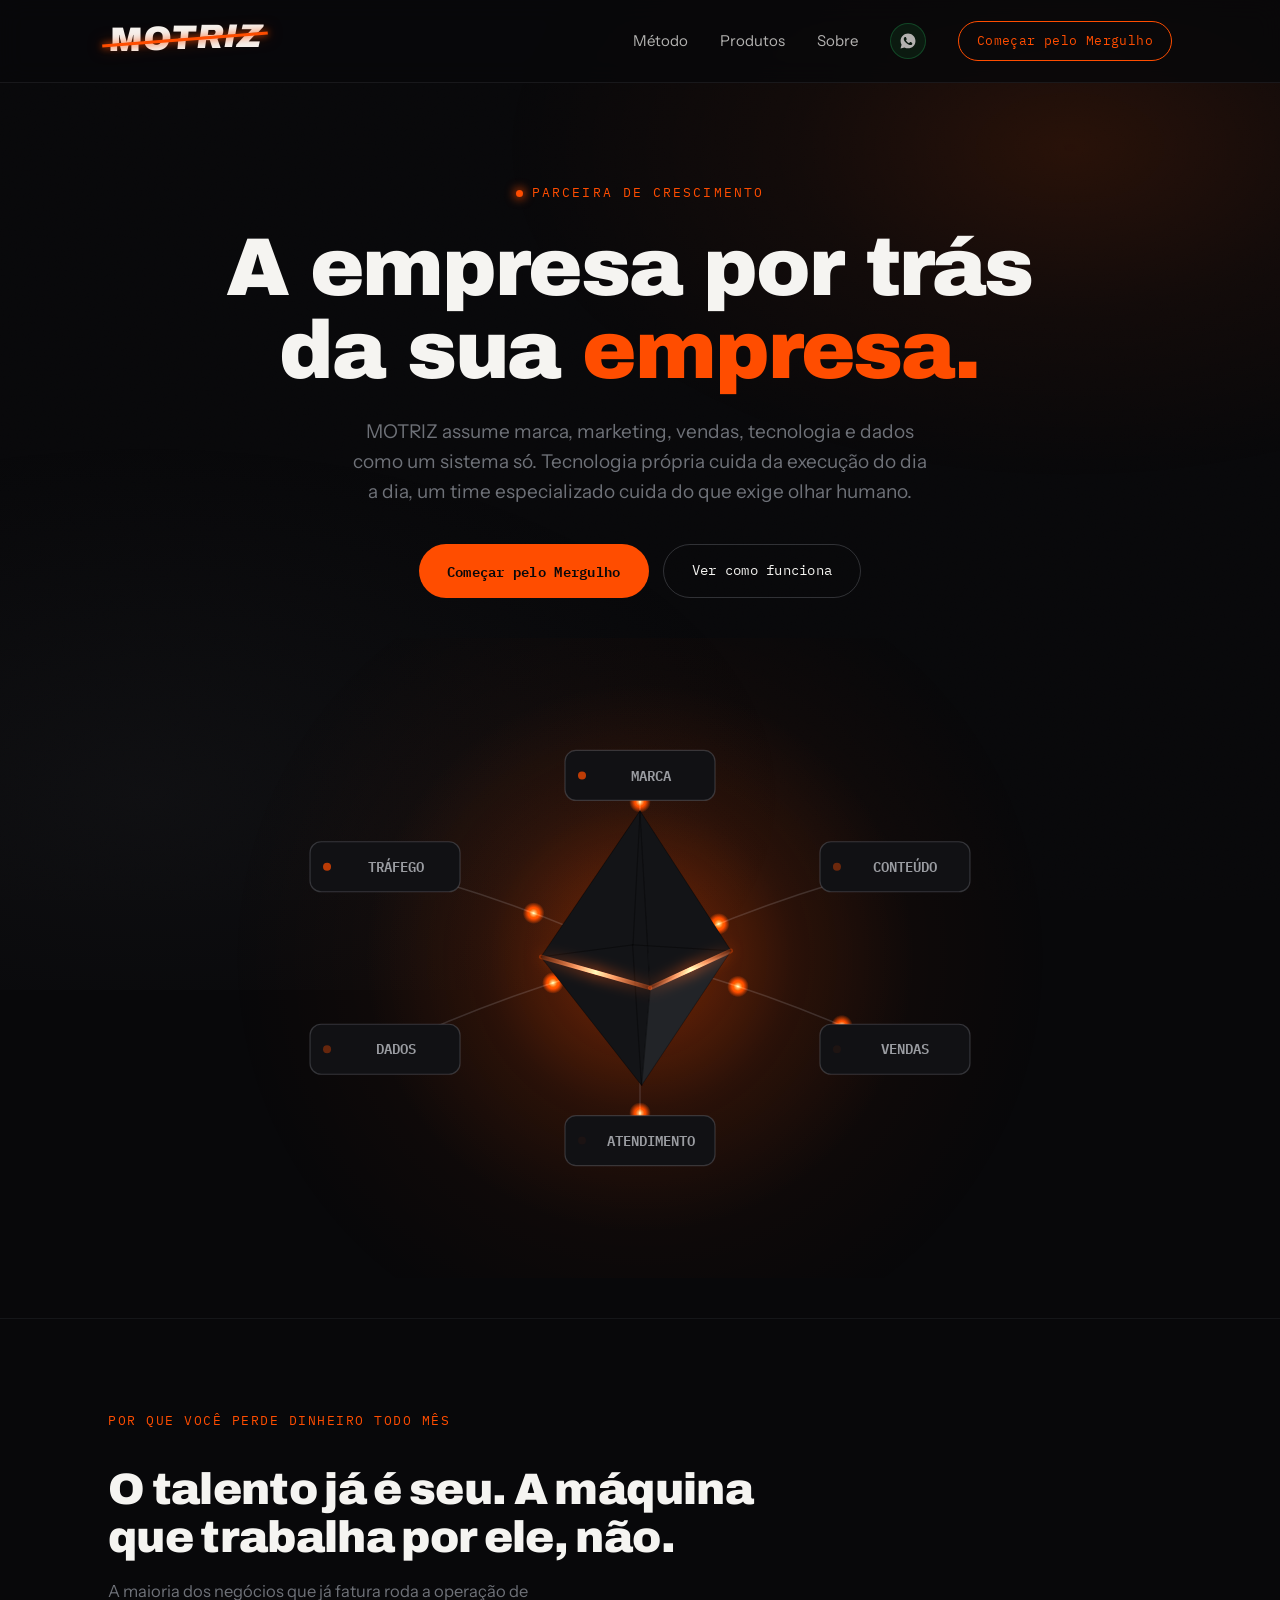
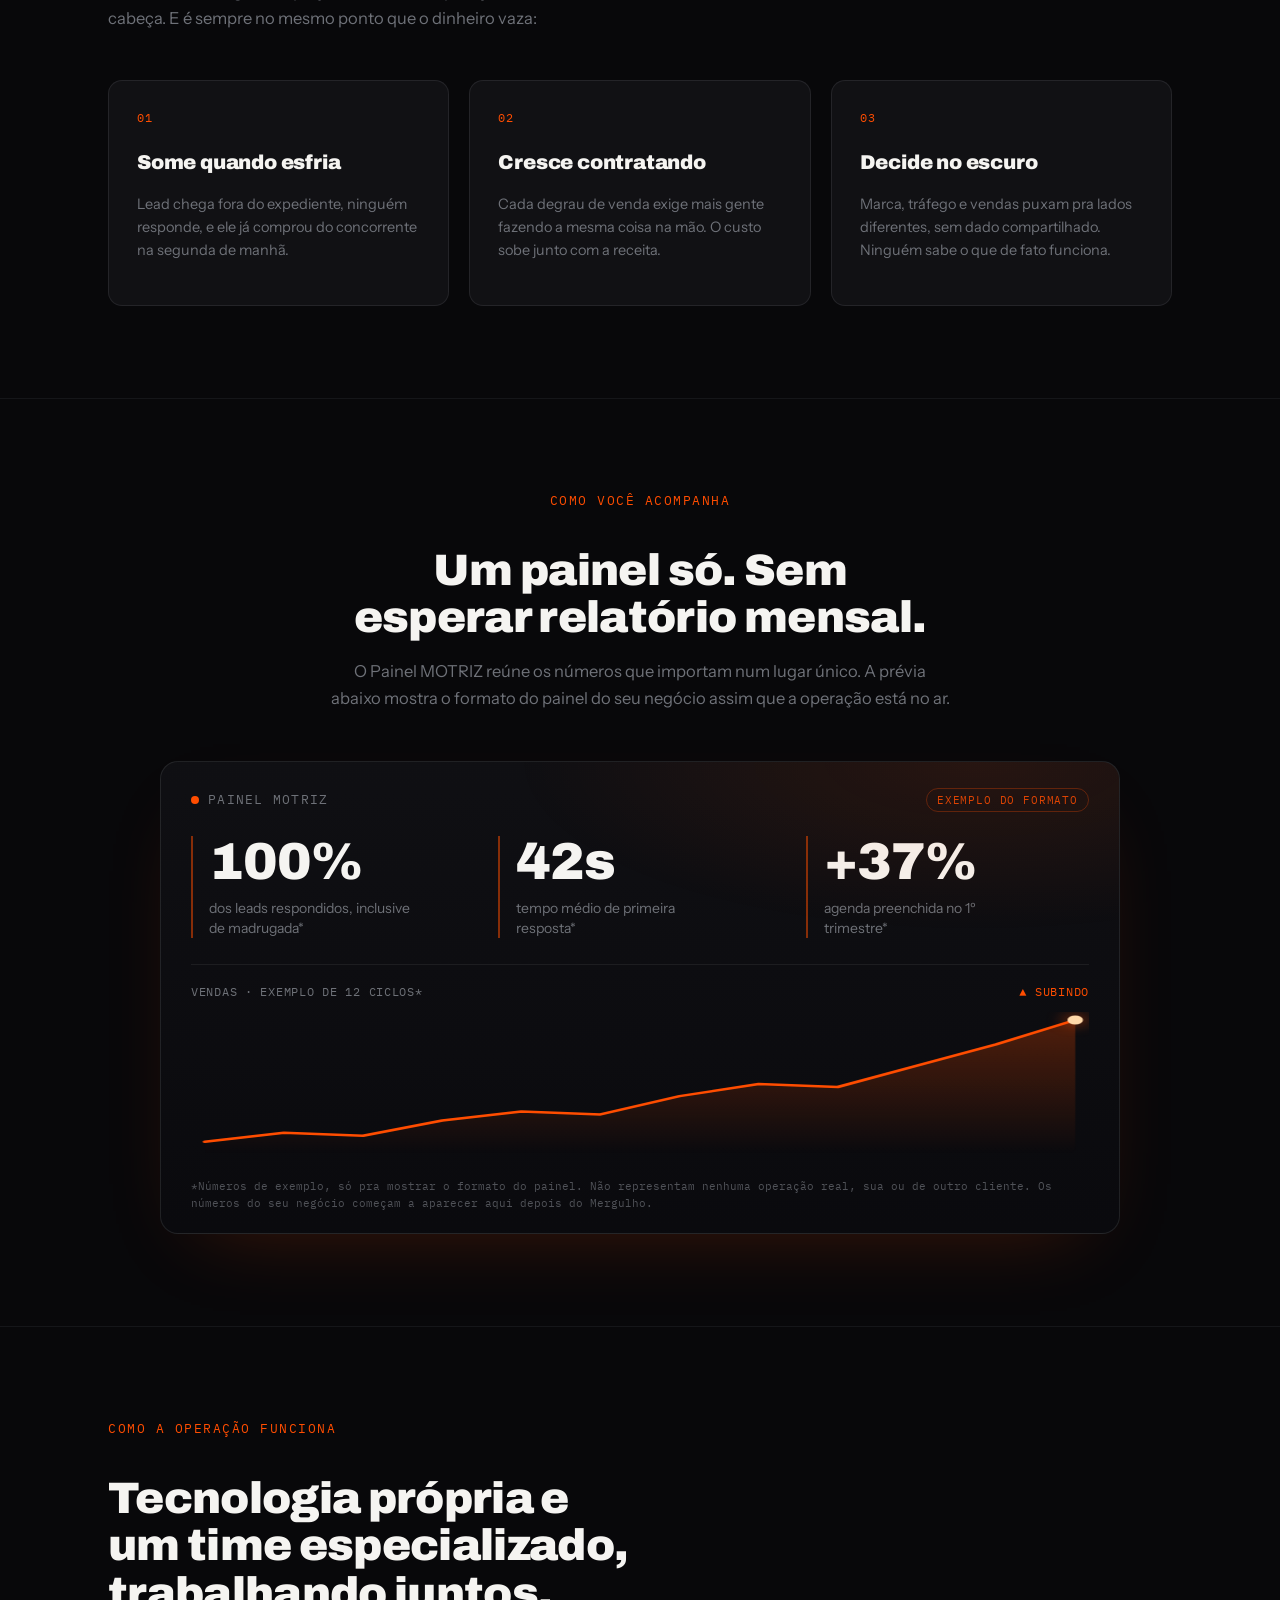
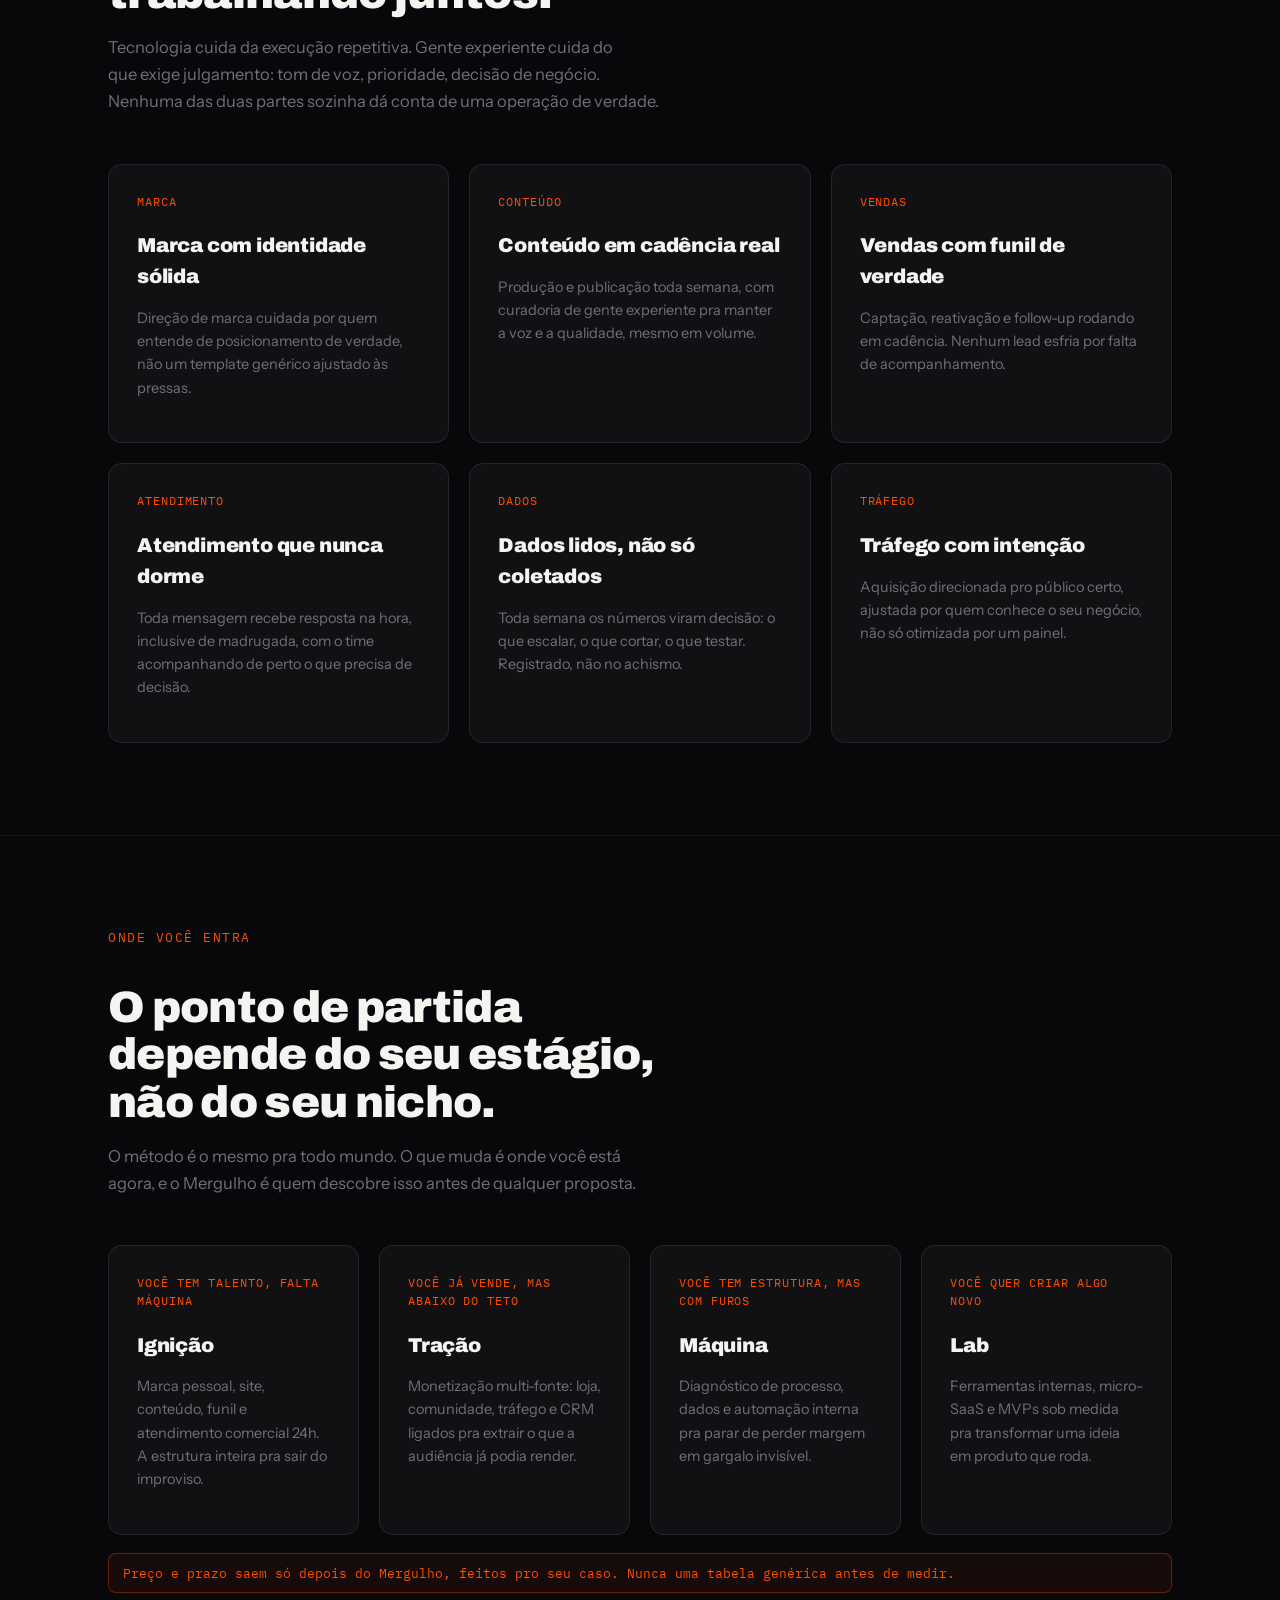
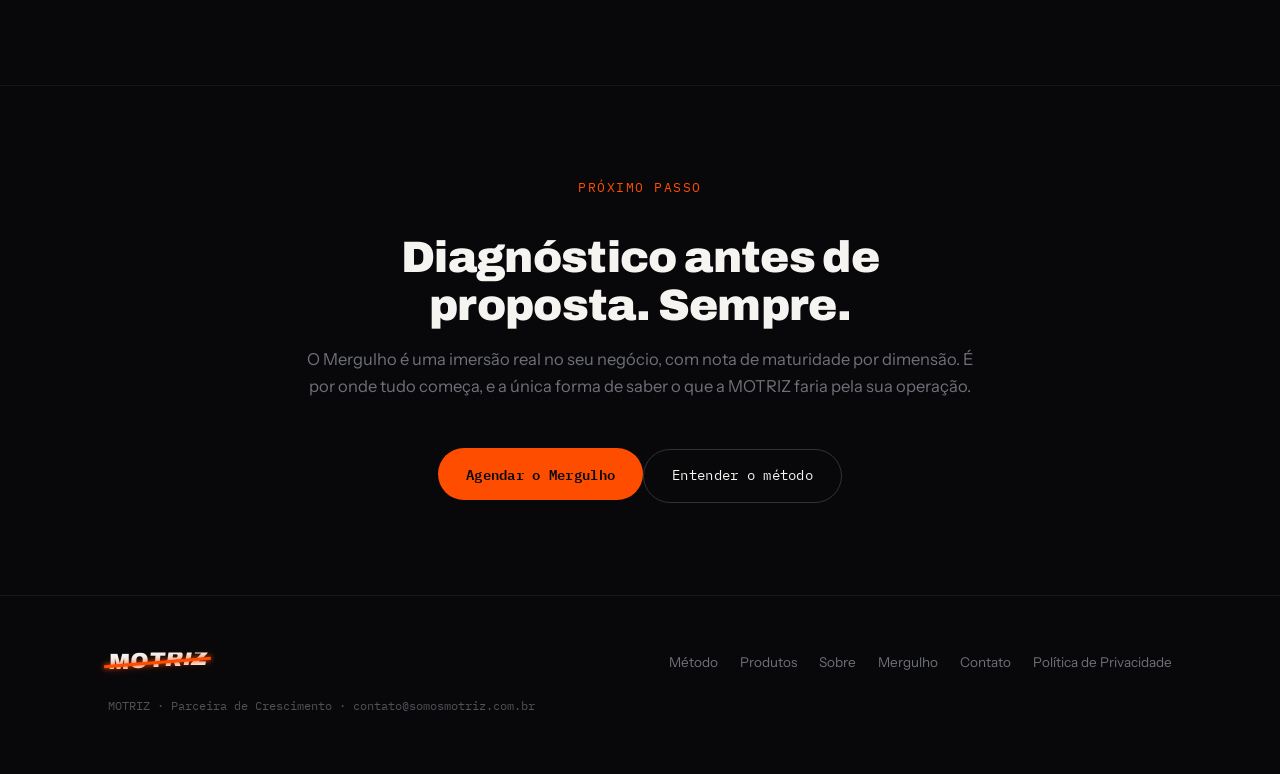
==== commit e229036b: "Troca a chave do Web3Forms por uma verificada (email pessoal do Luiz) A chave anterior usava contato" ====
--- a/index.html
+++ b/index.html
@@ -6,8 +6,8 @@
 	<meta name="viewport" content="width=device-width, initial-scale=1.0" />
 	<title>MOTRIZ · A empresa por trás da sua empresa</title>
 	<meta name="description" content="MOTRIZ é a operadora de crescimento que liga marca, marketing, vendas, tecnologia e dados como um sistema único, com diagnóstico antes de qualquer proposta.">
-  <script type="module" crossorigin src="./assets/main-DAKY3Dc4.js"></script>
-  <link rel="modulepreload" crossorigin href="./assets/Reveal-BssS0fqj.js">
+  <script type="module" crossorigin src="./assets/main-C92saeDk.js"></script>
+  <link rel="modulepreload" crossorigin href="./assets/Reveal-BsW0wtNw.js">
   <link rel="stylesheet" crossorigin href="./assets/Reveal-Cy351gbL.css">
 </head>
 <body>
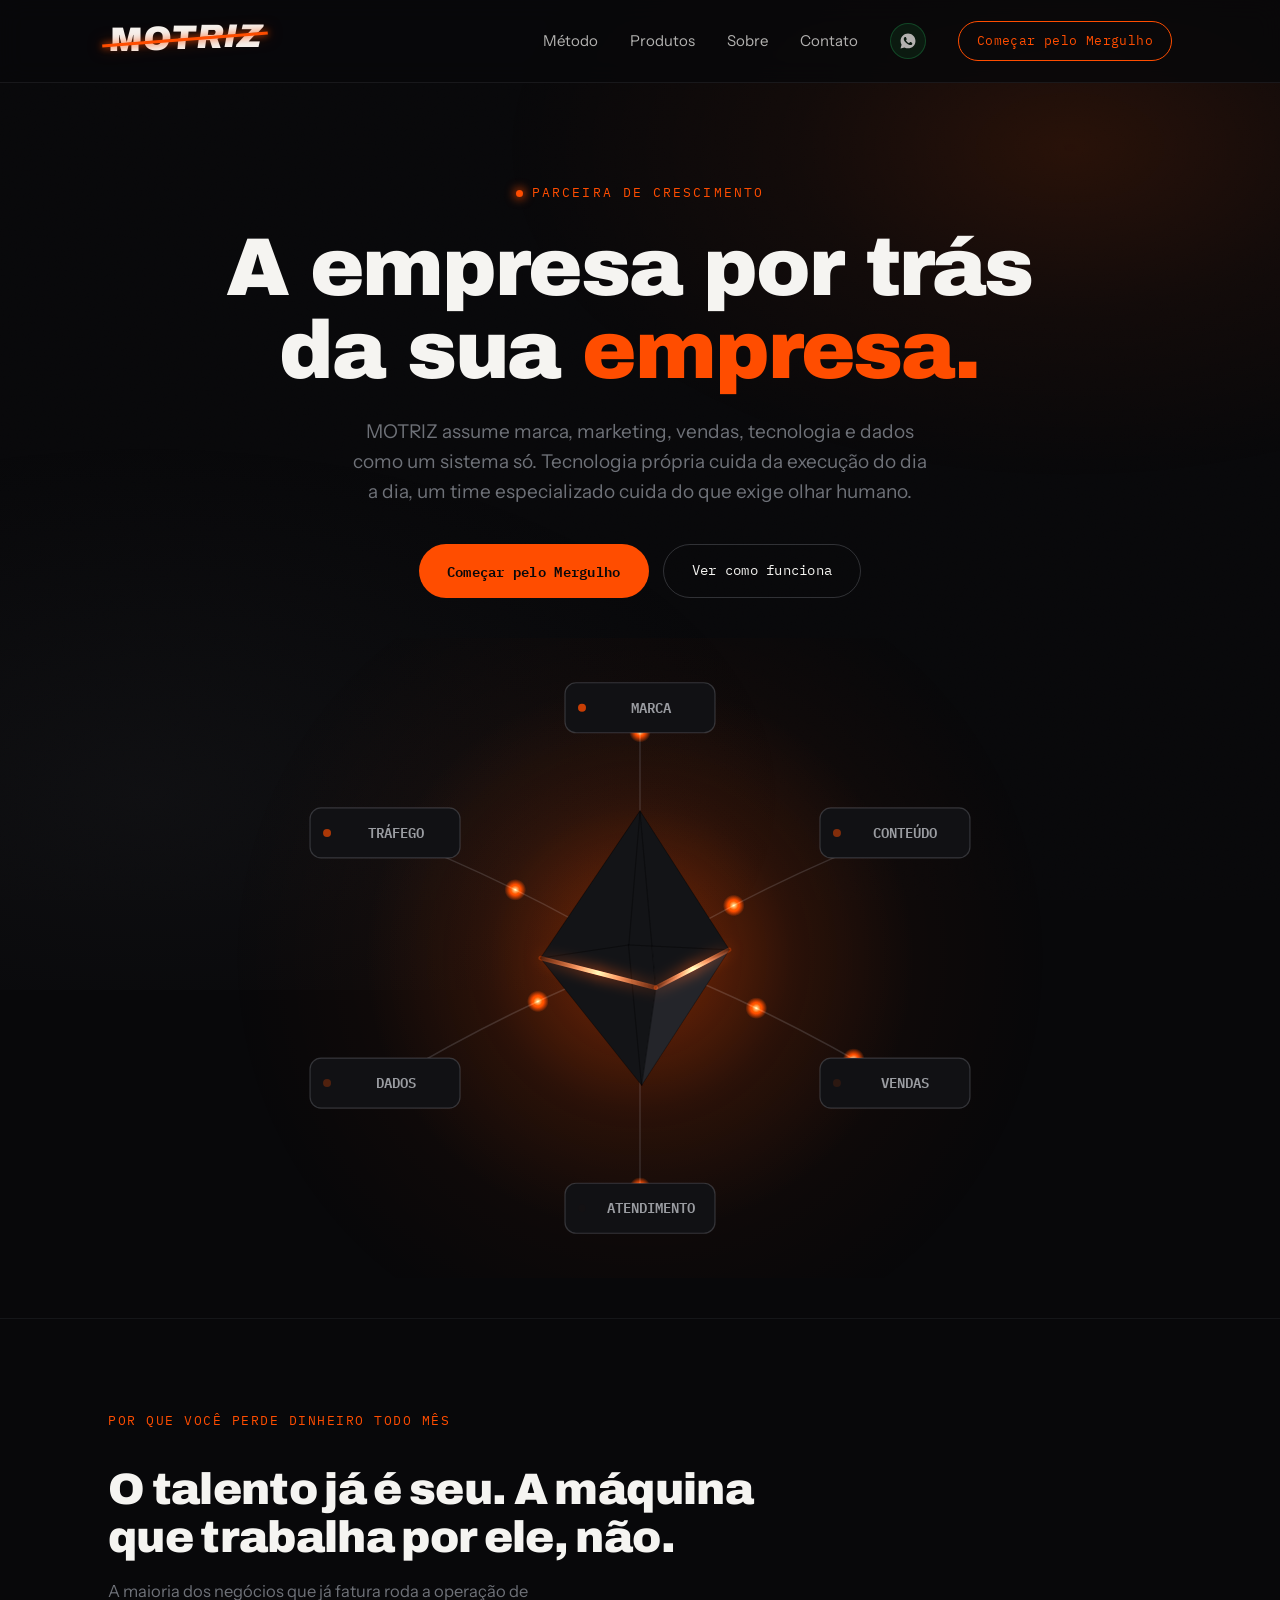
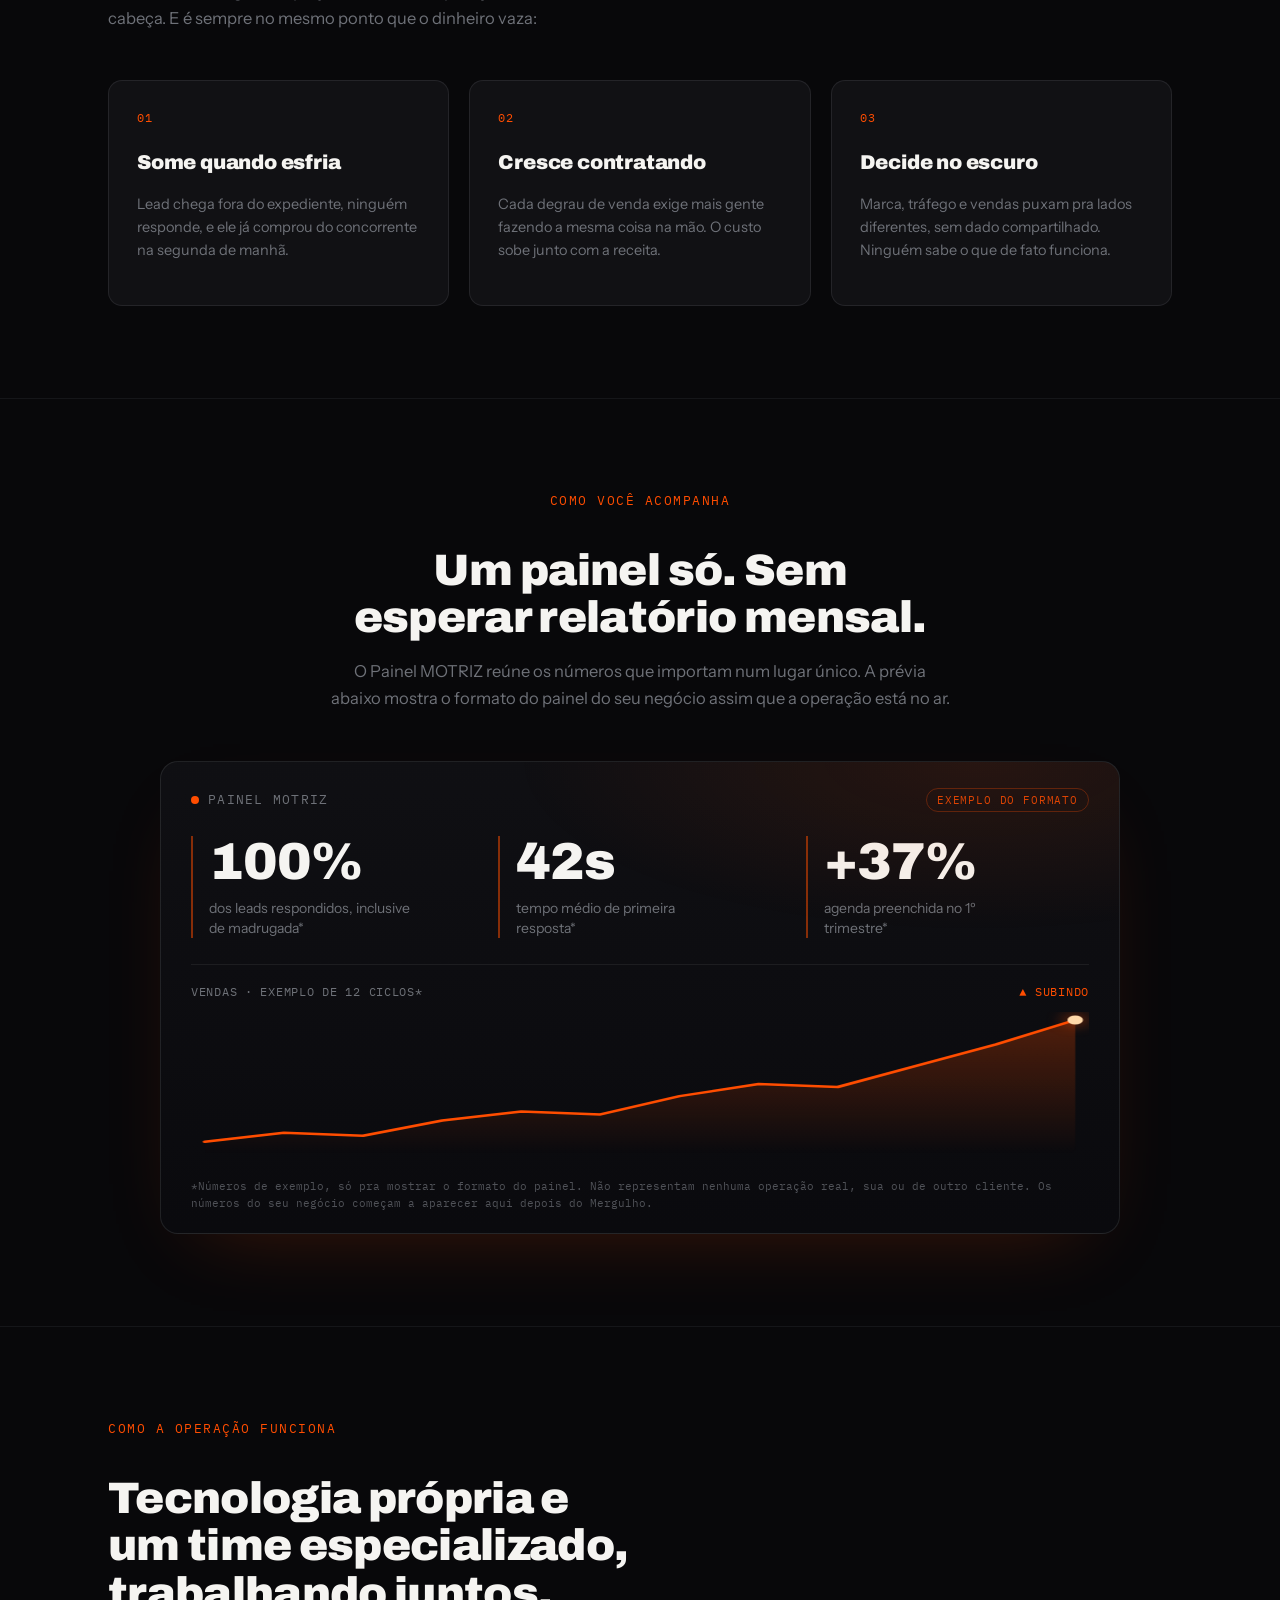
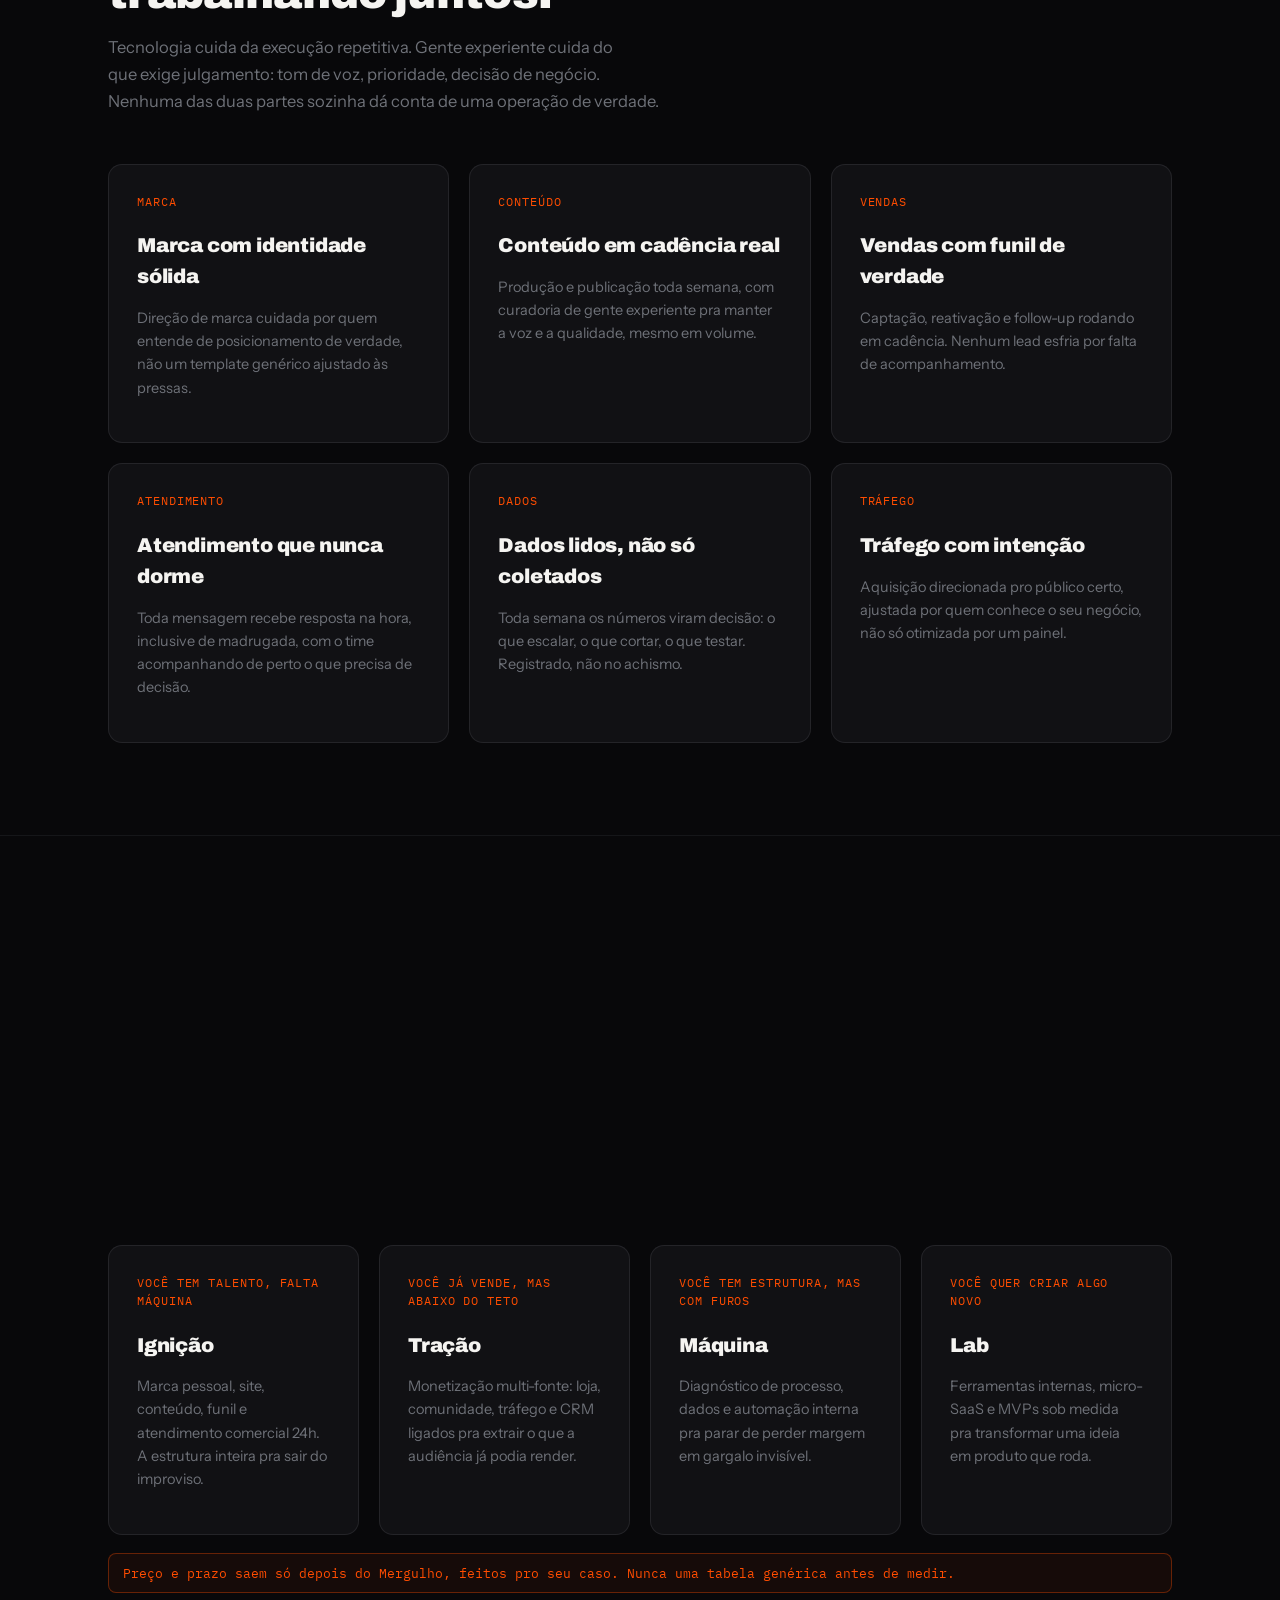
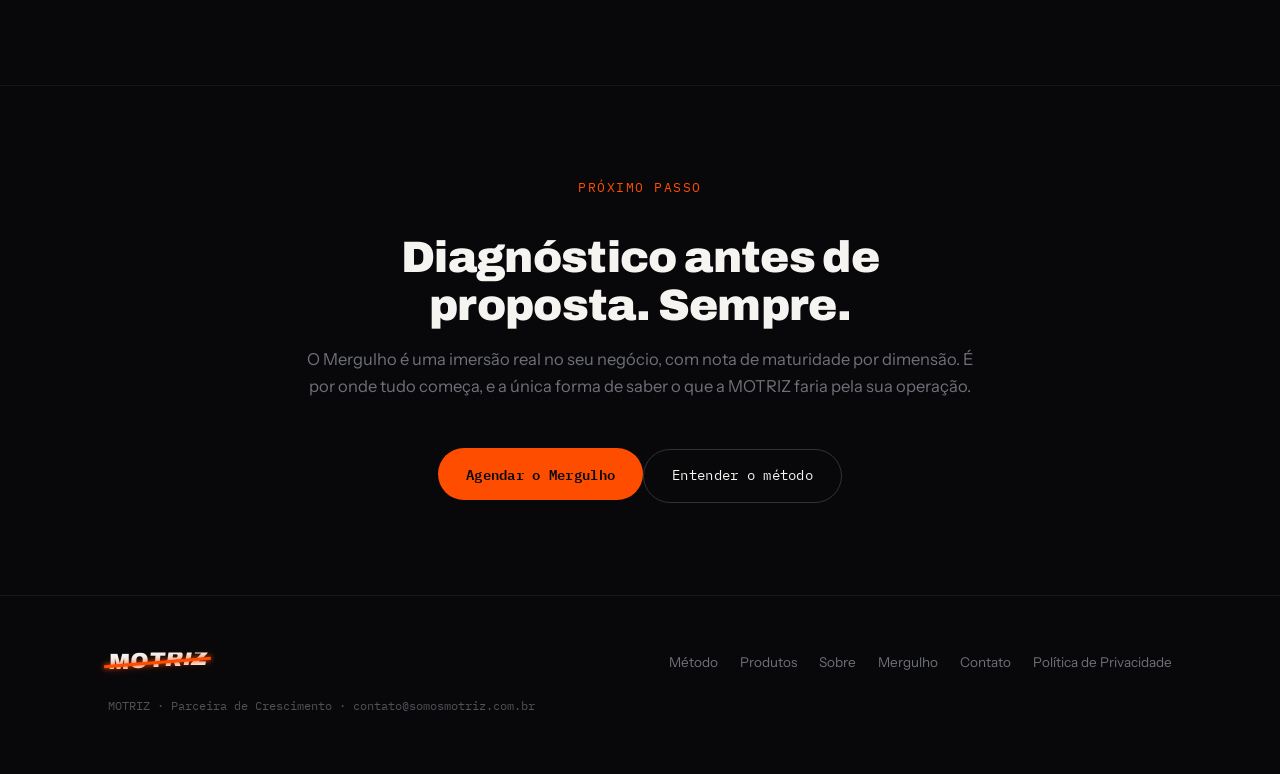
==== commit 88541a49: "Nao personaliza contato num nome so, add Contato no nav e balanceia linhas do nucleo - Remove mencoe" ====
--- a/index.html
+++ b/index.html
@@ -6,8 +6,8 @@
 	<meta name="viewport" content="width=device-width, initial-scale=1.0" />
 	<title>MOTRIZ · A empresa por trás da sua empresa</title>
 	<meta name="description" content="MOTRIZ é a operadora de crescimento que liga marca, marketing, vendas, tecnologia e dados como um sistema único, com diagnóstico antes de qualquer proposta.">
-  <script type="module" crossorigin src="./assets/main-C92saeDk.js"></script>
-  <link rel="modulepreload" crossorigin href="./assets/Reveal-BsW0wtNw.js">
+  <script type="module" crossorigin src="./assets/main-DlcMCnG2.js"></script>
+  <link rel="modulepreload" crossorigin href="./assets/Reveal-D3UiP7kY.js">
   <link rel="stylesheet" crossorigin href="./assets/Reveal-Cy351gbL.css">
 </head>
 <body>
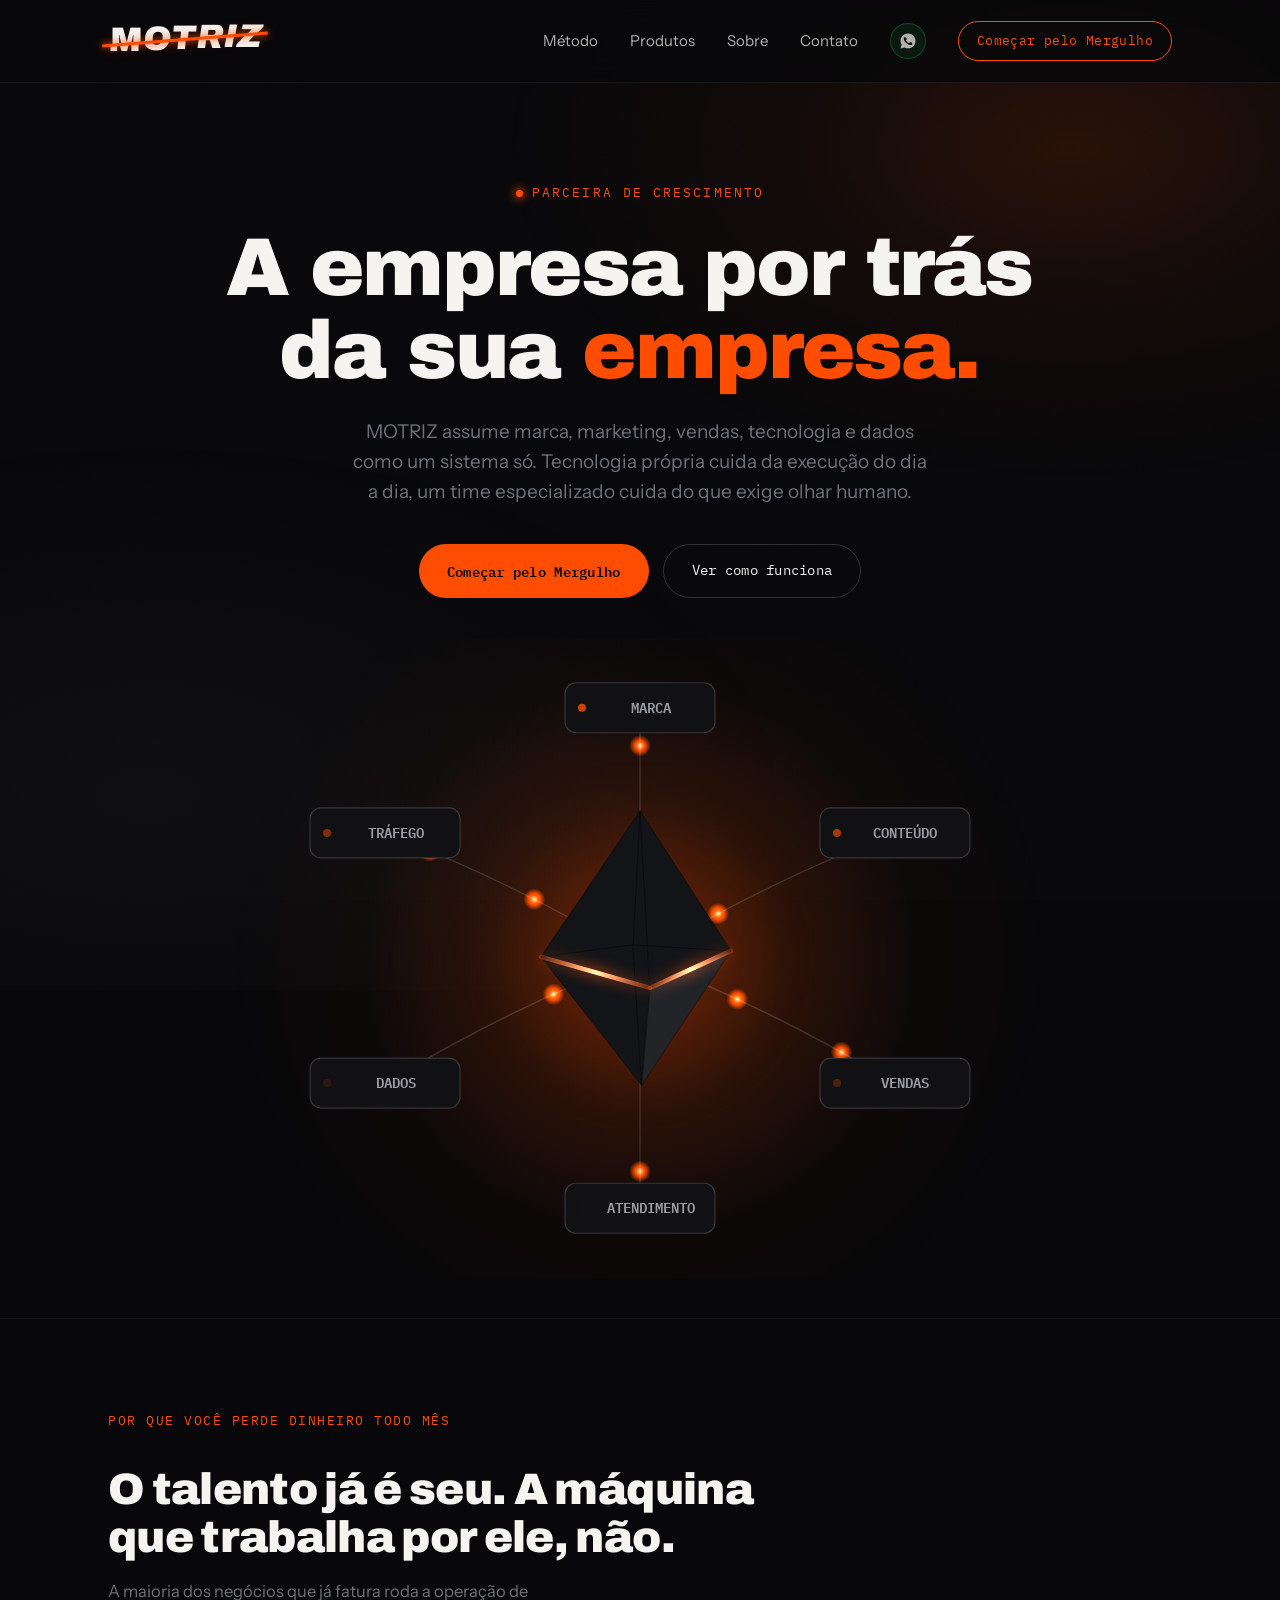
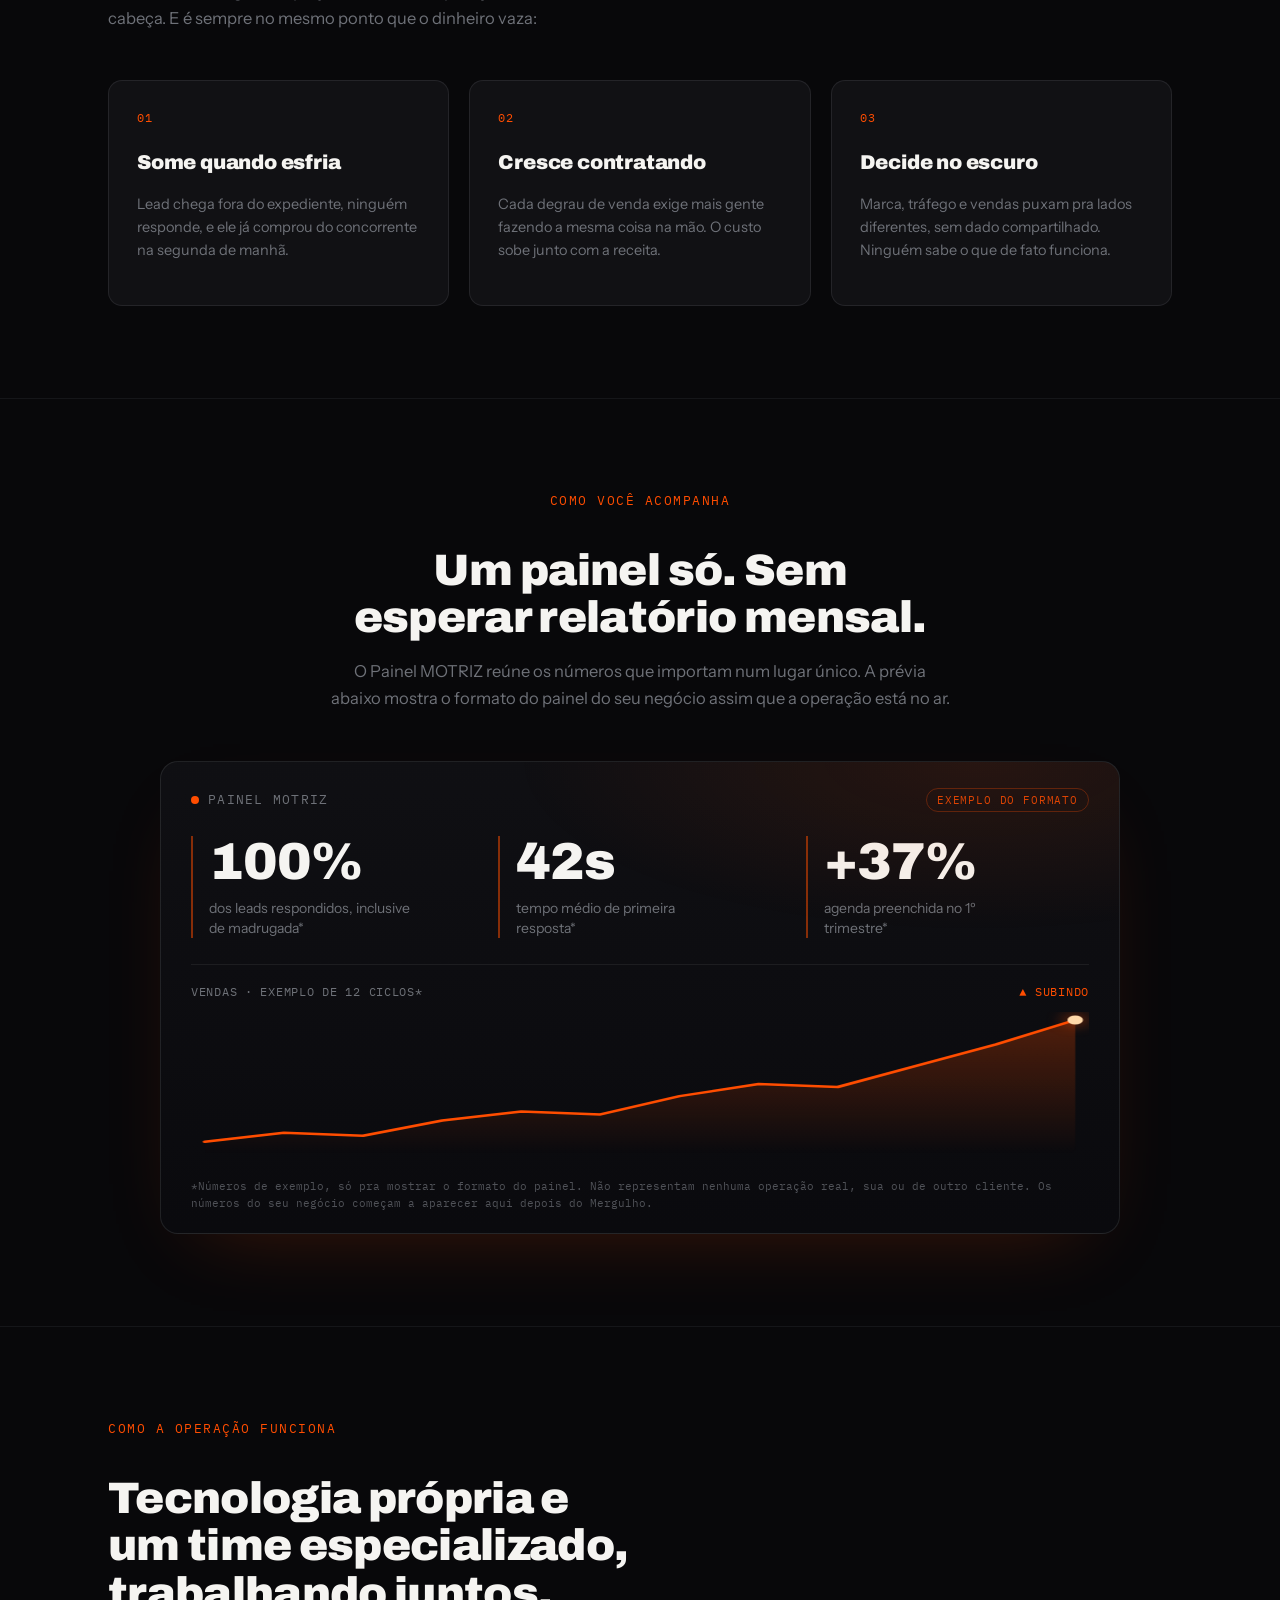
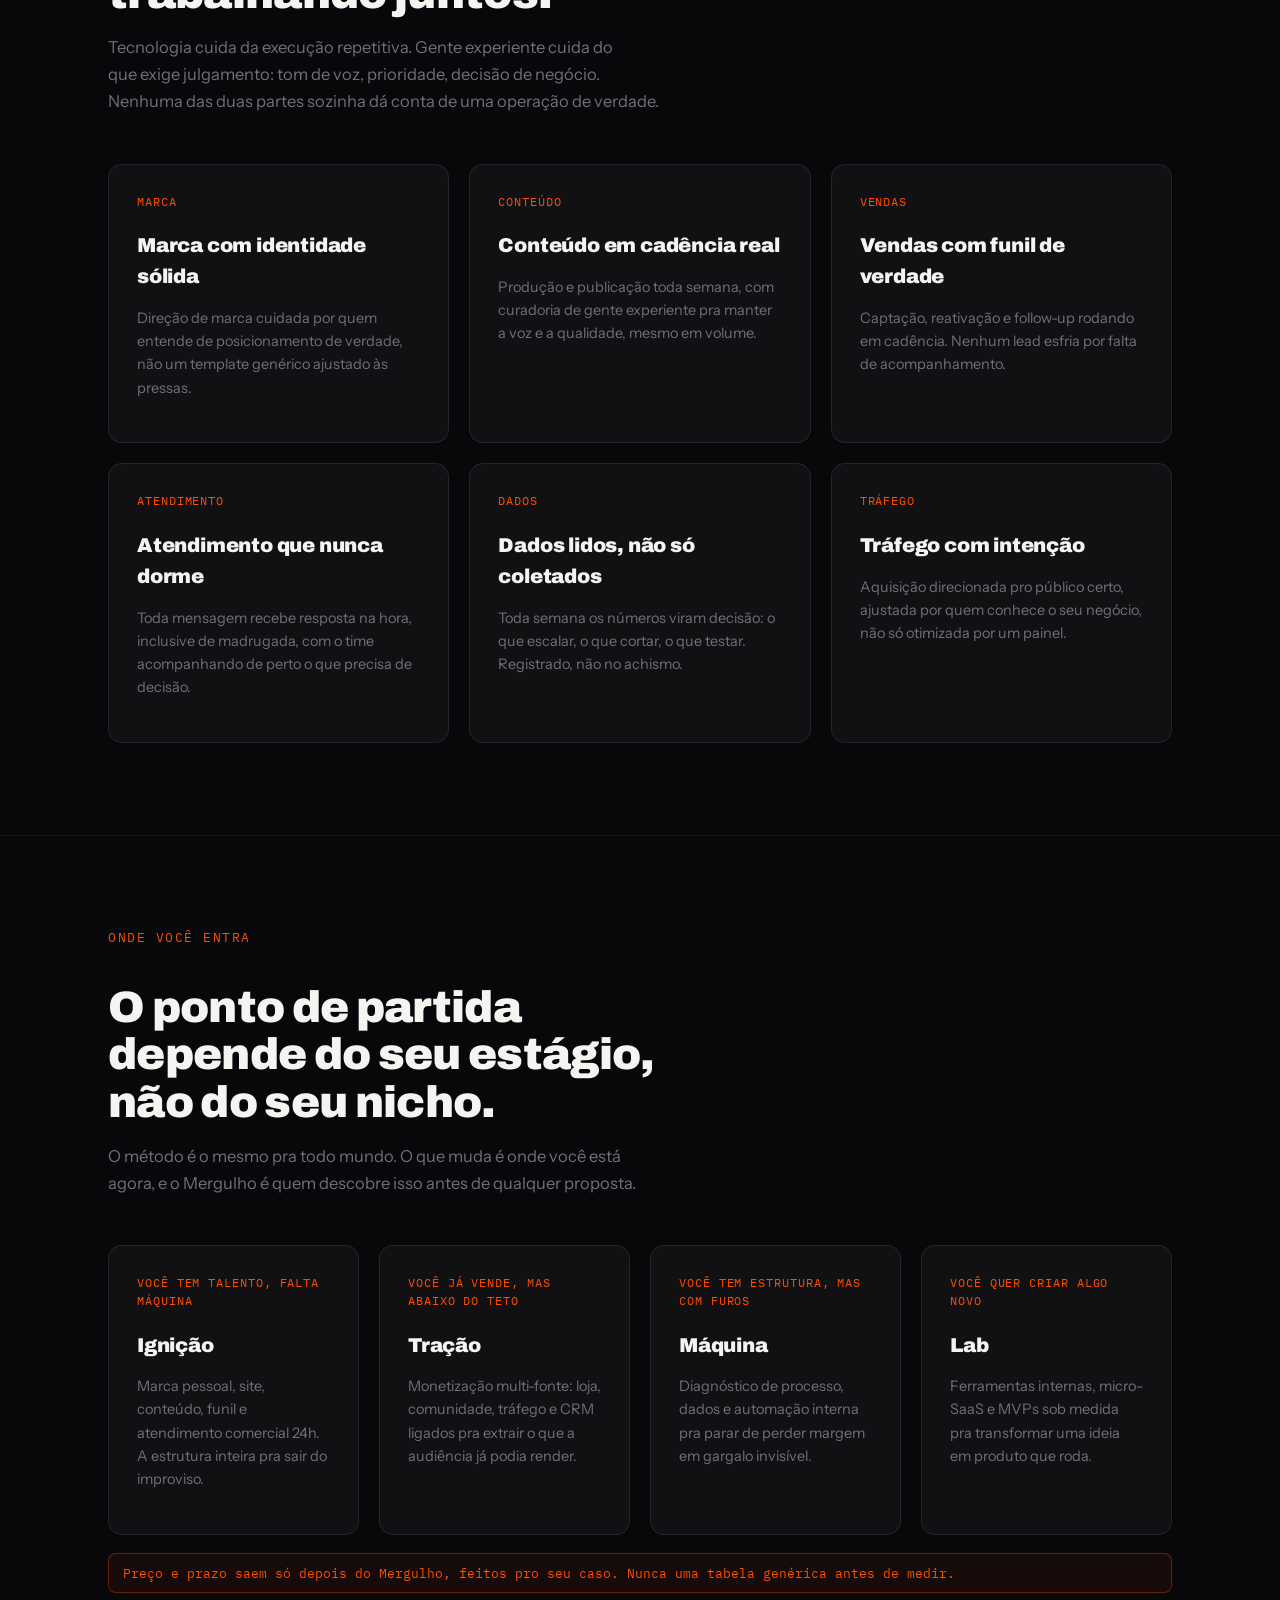
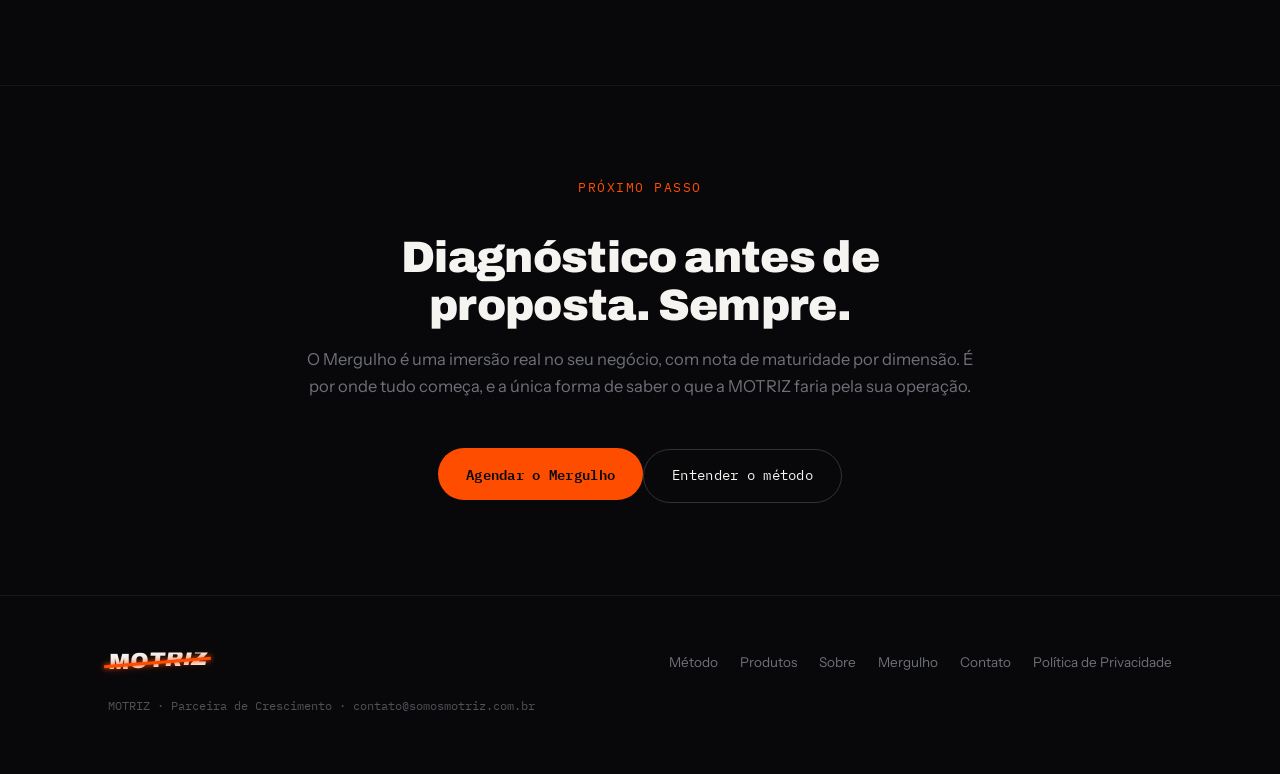
==== commit 2cf113f5: "Adiciona captura real de leads via Supabase, mantendo Web3Forms Formulario de contato agora grava ca" ====
--- a/index.html
+++ b/index.html
@@ -6,8 +6,8 @@
 	<meta name="viewport" content="width=device-width, initial-scale=1.0" />
 	<title>MOTRIZ · A empresa por trás da sua empresa</title>
 	<meta name="description" content="MOTRIZ é a operadora de crescimento que liga marca, marketing, vendas, tecnologia e dados como um sistema único, com diagnóstico antes de qualquer proposta.">
-  <script type="module" crossorigin src="./assets/main-DlcMCnG2.js"></script>
-  <link rel="modulepreload" crossorigin href="./assets/Reveal-D3UiP7kY.js">
+  <script type="module" crossorigin src="./assets/main-Af1UAv9a.js"></script>
+  <link rel="modulepreload" crossorigin href="./assets/Reveal-CMc3oWlk.js">
   <link rel="stylesheet" crossorigin href="./assets/Reveal-Cy351gbL.css">
 </head>
 <body>
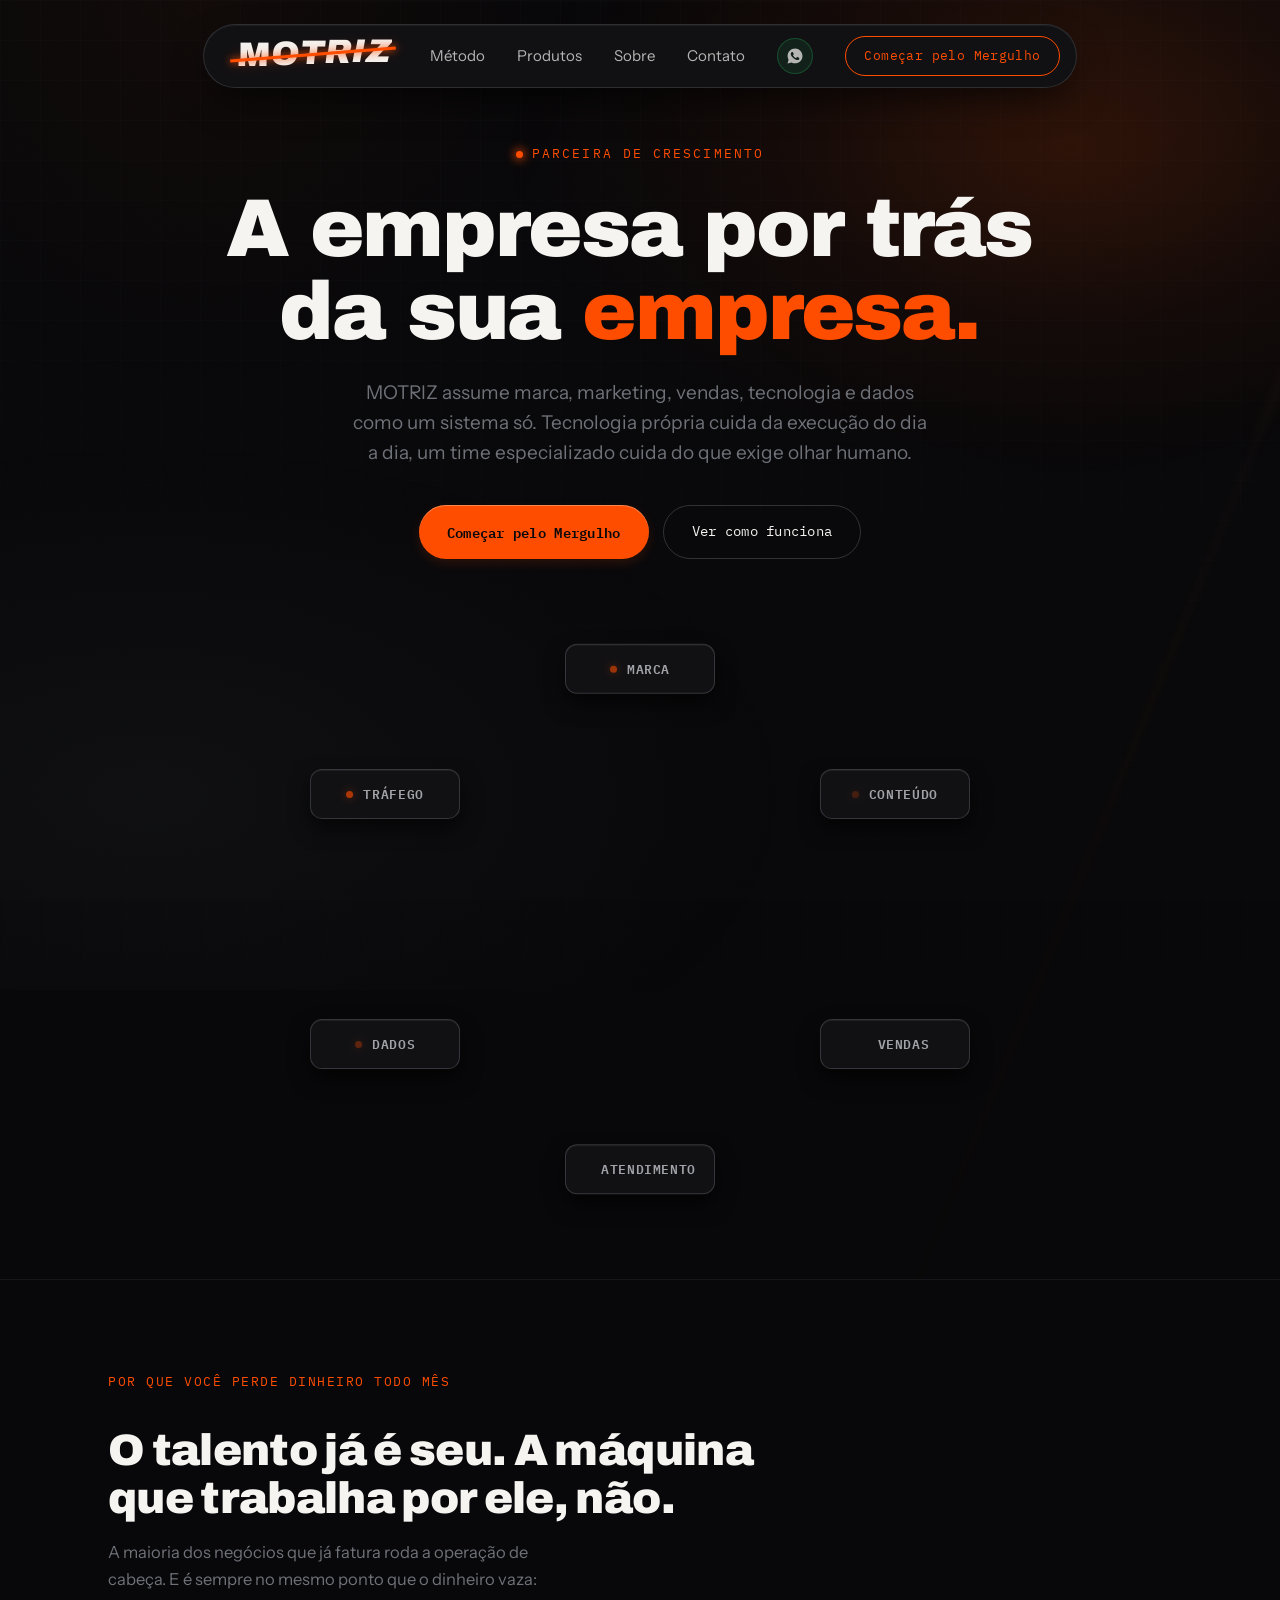
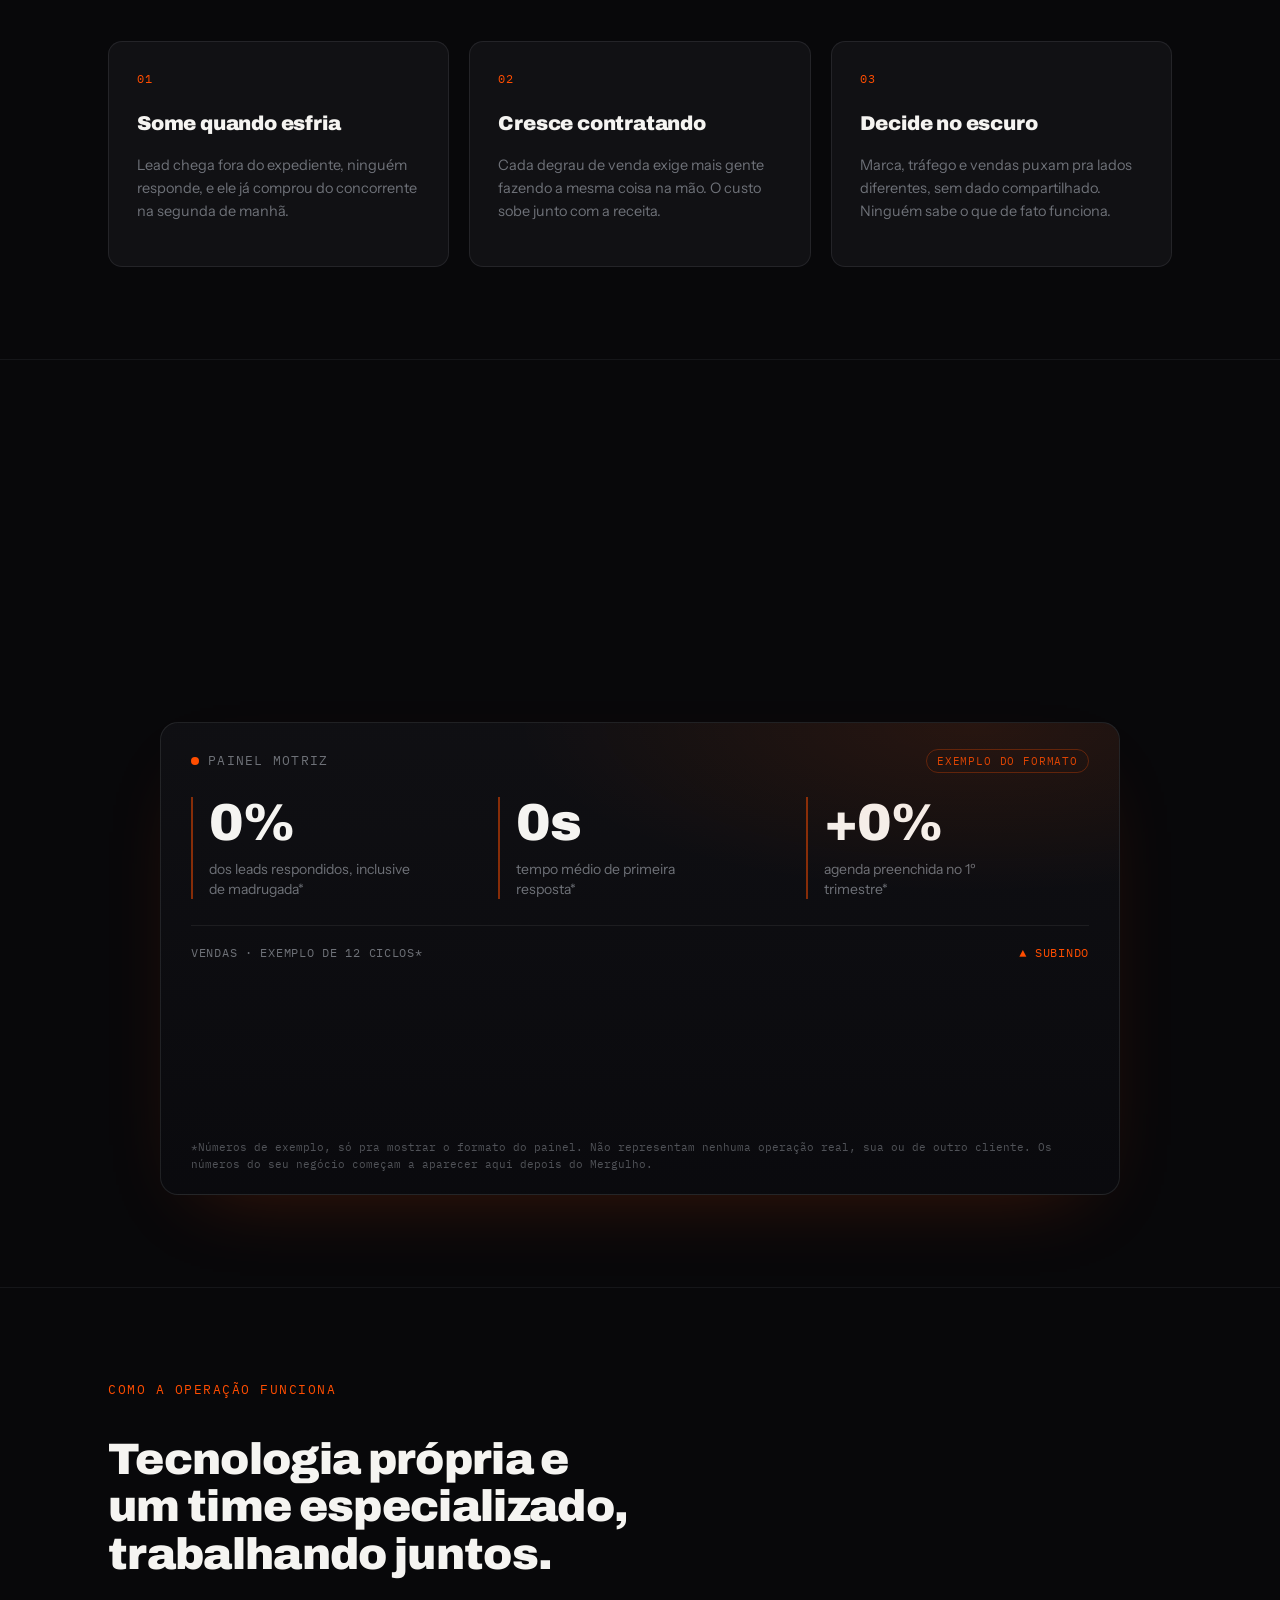
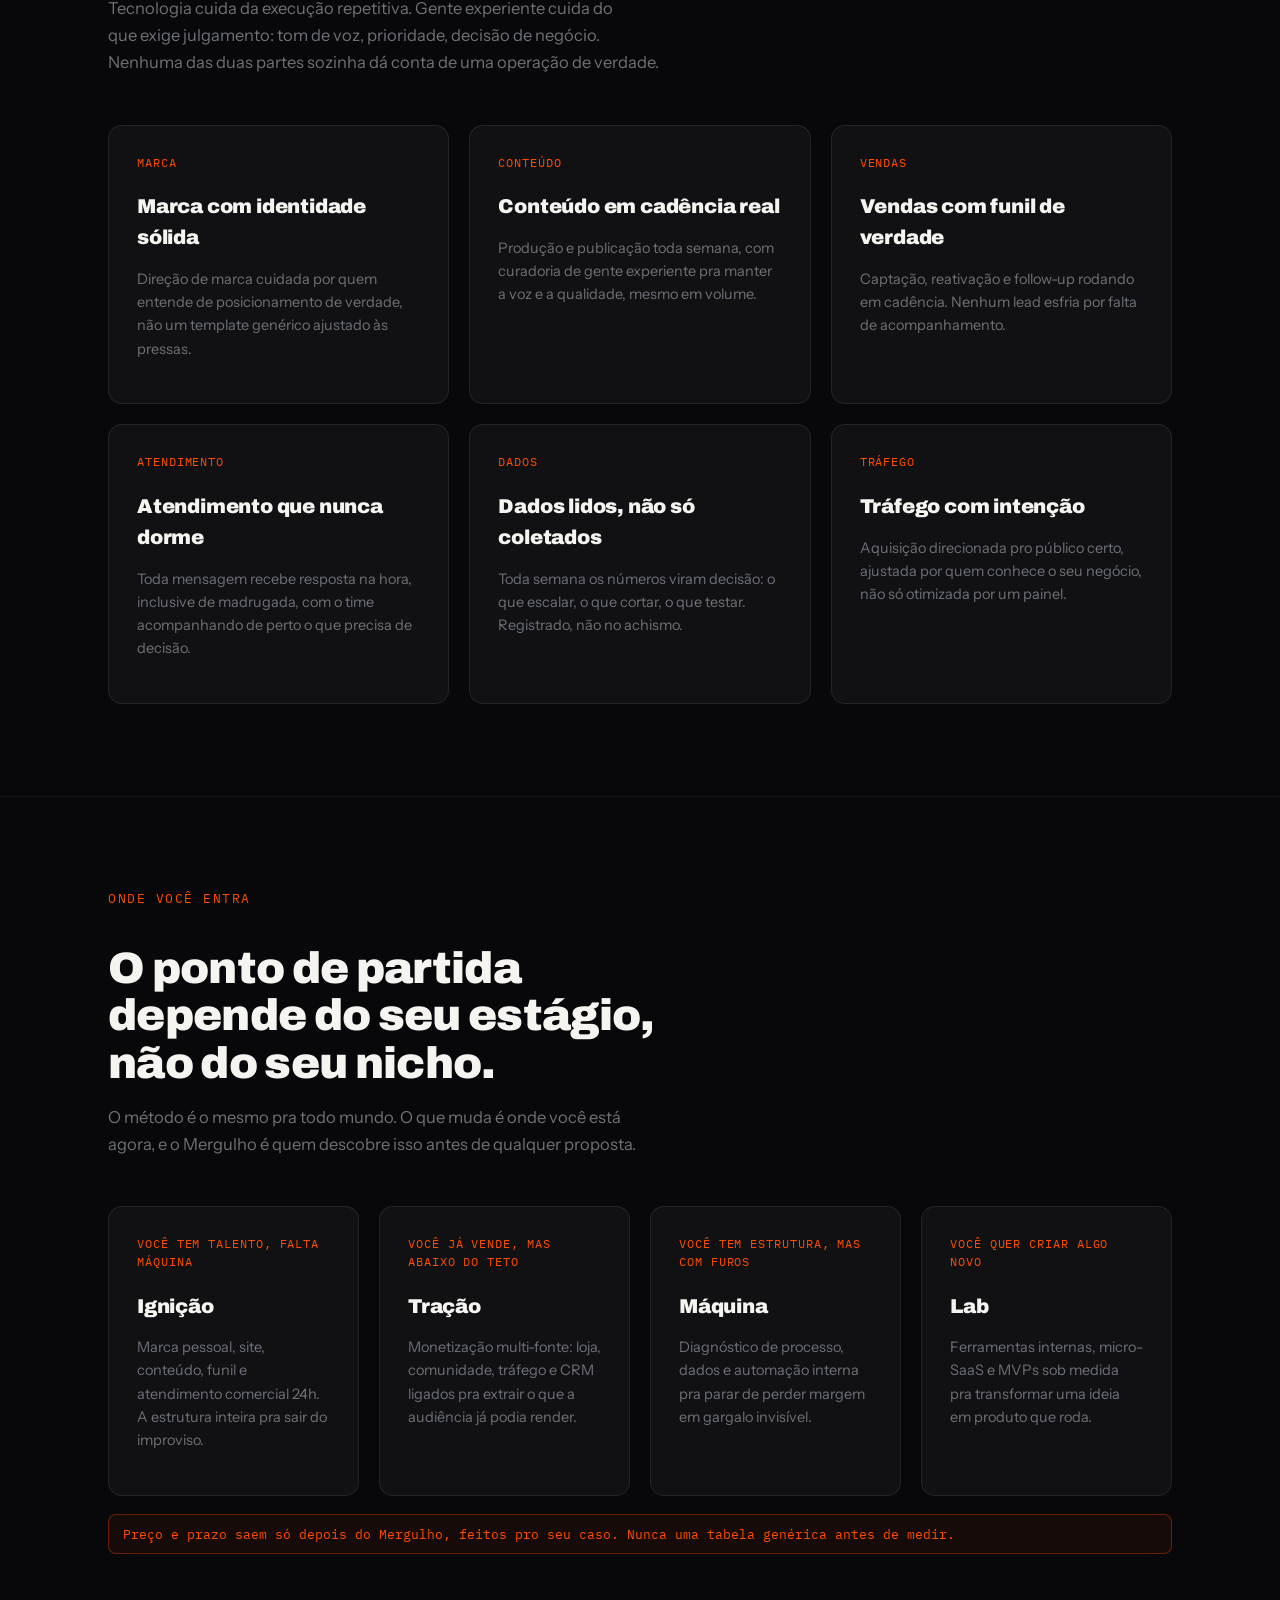
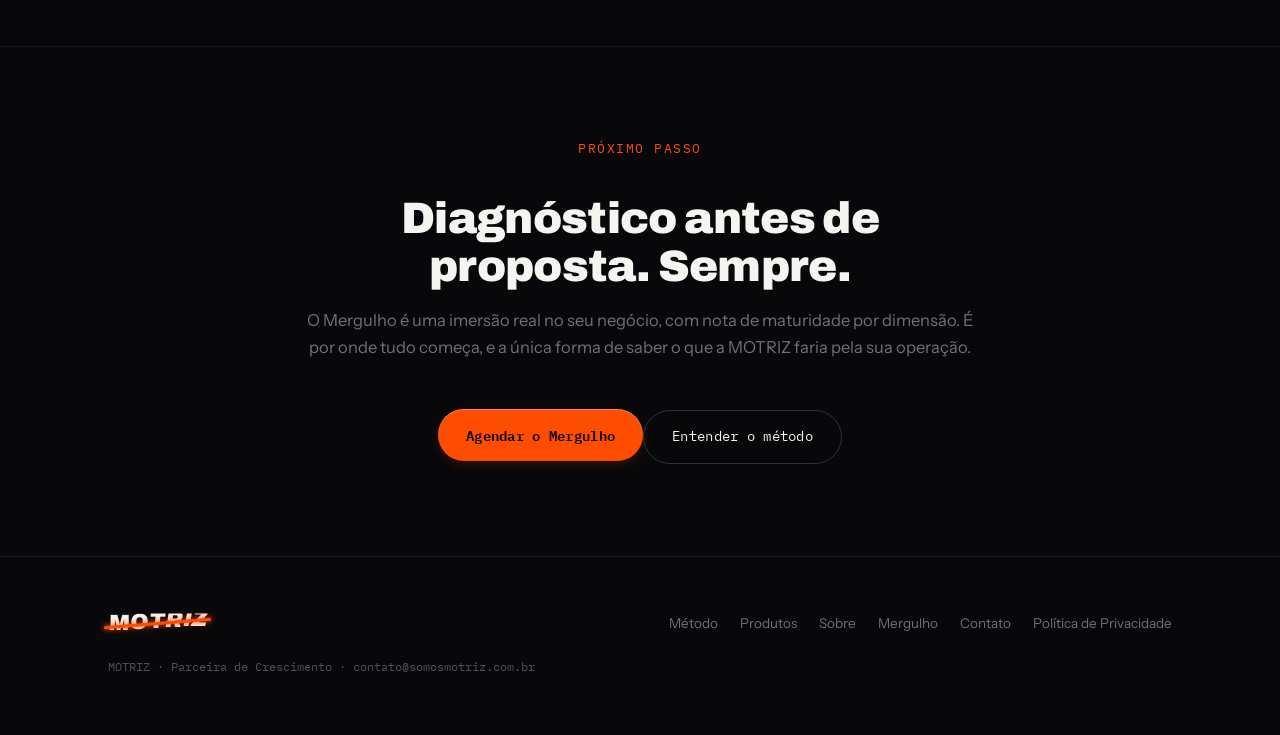
==== commit 3e49bd29: "Reduz piso do Mergulho pra R$ 600 (era R$ 1.200) Preco de lancamento: empresa comecando, sem credibi" ====
--- a/index.html
+++ b/index.html
@@ -6,9 +6,9 @@
 	<meta name="viewport" content="width=device-width, initial-scale=1.0" />
 	<title>MOTRIZ · A empresa por trás da sua empresa</title>
 	<meta name="description" content="MOTRIZ é a operadora de crescimento que liga marca, marketing, vendas, tecnologia e dados como um sistema único, com diagnóstico antes de qualquer proposta.">
-  <script type="module" crossorigin src="./assets/main-Af1UAv9a.js"></script>
-  <link rel="modulepreload" crossorigin href="./assets/Reveal-CMc3oWlk.js">
-  <link rel="stylesheet" crossorigin href="./assets/Reveal-Cy351gbL.css">
+  <script type="module" crossorigin src="./assets/main-CyJ267a7.js"></script>
+  <link rel="modulepreload" crossorigin href="./assets/Reveal-D8yUnO10.js">
+  <link rel="stylesheet" crossorigin href="./assets/Reveal-C6q5wFwi.css">
 </head>
 <body>
 	<div id="root"></div>
--- a/assets/Reveal-C6q5wFwi.css
+++ b/assets/Reveal-C6q5wFwi.css
@@ -0,0 +1 @@
+@import "https://fonts.googleapis.com/css2?family=Archivo:wght@600;800;900&family=Instrument+Sans:wght@400;500;600&family=IBM+Plex+Mono:wght@400;500&display=swap";:root{--mz-breu:#08080a;--mz-carvao:#111114;--mz-branco:#f5f4f1;--mz-ignicao:#ff4d00;--mz-aco:#6e7178;--mz-osso:#f2efe9;--mz-grafite:#101014;--mz-ignicao-rgb:255, 77, 0;--mz-aco-rgb:110, 113, 120;--mz-branco-quente:#ffd8a8;--mz-ember:#b32b0a;--mz-display:"Archivo", system-ui, sans-serif;--mz-body:"Instrument Sans", system-ui, sans-serif;--mz-mono:"IBM Plex Mono", ui-monospace, monospace}*{box-sizing:border-box}html{scroll-behavior:smooth}body{background:var(--mz-breu);min-height:100vh;color:var(--mz-branco);font-family:var(--mz-body);-webkit-font-smoothing:antialiased;margin:0;line-height:1.55;overflow-x:hidden}a{color:inherit}img{max-width:100%;display:block}body:before{content:"";z-index:0;pointer-events:none;background:radial-gradient(60% 50% at 78% 22%, rgba(var(--mz-ignicao-rgb), .13) 0%, rgba(var(--mz-ignicao-rgb), .045) 30%, transparent 62%), radial-gradient(70% 55% at 18% 82%, rgba(var(--mz-aco-rgb), .07) 0%, transparent 60%);position:fixed;inset:-10%}body:after{content:"";z-index:0;pointer-events:none;opacity:.05;mix-blend-mode:overlay;background-image:url("data:image/svg+xml;utf8,<svg xmlns='http://www.w3.org/2000/svg'><filter id='n'><feTurbulence type='fractalNoise' baseFrequency='0.85' numOctaves='2'/></filter><rect width='100%25' height='100%25' filter='url(%23n)'/></svg>");position:fixed;inset:0}@media (prefers-reduced-motion:reduce){html{scroll-behavior:auto}}.wrap{max-width:1120px;margin:0 auto;padding:0 28px}header.site-nav,main,footer.site-footer{z-index:1;position:relative}header.site-nav{z-index:100;pointer-events:none;-webkit-backdrop-filter:none;backdrop-filter:none;background:0 0;border:none;justify-content:center;display:flex;position:fixed;top:24px;left:0;right:0}.site-nav .wrap{pointer-events:auto;background:var(--mz-carvao);border:1px solid #6e71784d;border-radius:999px;justify-content:space-between;align-items:center;gap:40px;width:max-content;max-width:calc(100% - 48px);height:64px;padding:0 16px 0 32px;display:flex;box-shadow:0 16px 40px -12px #000c,inset 0 1px #ffffff0d}.site-nav a.brand{text-decoration:none}nav.site-links{align-items:center;gap:32px;display:flex}nav.site-links a{color:var(--mz-branco);font-family:var(--mz-body);opacity:.72;font-size:15px;text-decoration:none;transition:opacity .15s}nav.site-links a:hover,nav.site-links a[aria-current=page]{opacity:1}nav.site-links a.cta{opacity:1;border:1px solid var(--mz-ignicao);color:var(--mz-ignicao);font-family:var(--mz-mono);letter-spacing:.03em;border-radius:999px;padding:9px 18px;font-size:13px;transition:background .15s,color .15s,box-shadow .2s}nav.site-links a.cta:hover{background:var(--mz-ignicao);color:var(--mz-breu);box-shadow:0 6px 22px rgba(var(--mz-ignicao-rgb),.35)}.nav-wa{color:#25d366;opacity:1;background:#25d3661f;border:1px solid #25d36659;border-radius:50%;flex-shrink:0;justify-content:center;align-items:center;width:36px;height:36px;transition:background .15s,transform .15s;display:inline-flex}.nav-wa:hover{color:#06210f;background:#25d366;transform:translateY(-1px)}.hero{text-align:center;padding:140px 0 40px;position:relative;overflow:hidden}.hero.hero--tight{padding-bottom:40px}.glow-ambient{pointer-events:none;z-index:0;background:radial-gradient(circle, rgba(var(--mz-ignicao-rgb), .04) 0%, rgba(var(--mz-ignicao-rgb), 0) 70%);position:absolute}.glow-ambient.top-left{width:800px;height:800px;top:-400px;left:-200px}.glow-ambient.top-right{width:1000px;height:1000px;top:-500px;right:-300px}.grid-technical{pointer-events:none;z-index:0;background-image:linear-gradient(90deg,#6e717808 1px,#0000 1px),linear-gradient(#6e717808 1px,#0000 1px);background-size:40px 40px;position:absolute;inset:0;-webkit-mask-image:linear-gradient(#000 0%,#0000 80%);mask-image:linear-gradient(#000 0%,#0000 80%)}.light-ray{pointer-events:none;z-index:0;filter:blur(4px);background:linear-gradient(#fff0,#ffffff14 20%,#ff4d001f 50%,#fff0);width:2px;height:150%;position:absolute;top:-20%;right:10%;transform:rotate(22deg)}.hero .wrap{z-index:1;position:relative}.hero .eyebrow{font-family:var(--mz-mono);letter-spacing:.16em;text-transform:uppercase;color:var(--mz-ignicao);align-items:center;gap:9px;margin-bottom:22px;font-size:13px;display:inline-flex}.hero .eyebrow:before{content:"";background:var(--mz-ignicao);width:7px;height:7px;box-shadow:0 0 10px 2px rgba(var(--mz-ignicao-rgb),.7);border-radius:50%}.hero h1{font-family:var(--mz-display);letter-spacing:-.025em;text-wrap:balance;max-width:16ch;margin:0 auto 24px;font-size:clamp(40px,6.4vw,82px);font-weight:900;line-height:1.02}.hero h1 .hot{color:var(--mz-ignicao)}.hero p.lead{font-family:var(--mz-body);color:var(--mz-aco);text-wrap:balance;max-width:60ch;margin:0 auto 36px;font-size:19px;line-height:1.6}.hero .actions{flex-wrap:wrap;justify-content:center;gap:14px;display:flex}.actions.actions--left{justify-content:flex-start}.btn{appearance:none;cursor:pointer;font-family:var(--mz-mono);letter-spacing:.02em;background:0 0;border:none;border-radius:999px;align-items:center;gap:8px;padding:15px 28px;font-size:14px;text-decoration:none;transition:transform .15s,box-shadow .2s,border-color .15s;display:inline-flex}.btn:hover{transform:translateY(-2px)}.btn-primary{background:var(--mz-ignicao);color:var(--mz-breu);box-shadow:inset 0 1px 0 #ffffff4d, 0 0 0 1px #0000001a, 0 4px 12px rgba(var(--mz-ignicao-rgb), .15);font-weight:600}.btn-primary:hover{box-shadow:inset 0 1px 0 #fff6, 0 0 0 1px #0000001a, 0 10px 30px rgba(var(--mz-ignicao-rgb), .4)}.btn-ghost{color:var(--mz-branco);border:1px solid #6e717866}.btn-ghost:hover{border-color:var(--mz-branco)}.orch{width:100%;max-width:1160px;height:clamp(440px,50vw,640px);margin:40px auto 0;position:relative}.orch canvas{width:100%;height:100%;display:block}.orch-node{pointer-events:none;background:var(--mz-carvao);color:#a1a3a8;font-family:var(--mz-mono);letter-spacing:.05em;will-change:transform;border:1px solid #6e717866;border-radius:12px;justify-content:center;align-items:center;gap:10px;font-size:13px;font-weight:600;display:flex;position:absolute;top:0;left:0;box-shadow:inset 0 1px #ffffff0f,0 10px 20px #0009}.orch-node.on{box-shadow:0 0 16px rgba(var(--mz-ignicao-rgb),.3), inset 0 0 12px rgba(var(--mz-ignicao-rgb),.2);color:var(--mz-branco);z-index:10;border-color:#ff4d00cc}.orch-node .dot{background:var(--mz-ignicao);width:7px;height:7px;box-shadow:0 0 8px rgba(var(--mz-ignicao-rgb), .6);border-radius:50%}.orch-node.on .dot{box-shadow:0 0 10px var(--mz-ignicao), 0 0 20px var(--mz-ignicao);background:#fff}.panel{max-width:960px;box-shadow:0 30px 80px -40px rgba(var(--mz-ignicao-rgb),.25);background:linear-gradient(#111114e6,#0b0b0ee6);border:1px solid #6e717838;border-radius:18px;margin:0 auto;padding:26px 30px 22px;position:relative;overflow:hidden}.panel:before{content:"";pointer-events:none;background:radial-gradient(80% 60% at 85% 0%, rgba(var(--mz-ignicao-rgb),.1), transparent 60%);position:absolute;inset:0}.panel-head{font-family:var(--mz-mono);letter-spacing:.1em;text-transform:uppercase;color:var(--mz-aco);justify-content:space-between;align-items:center;gap:9px;margin-bottom:24px;font-size:12.5px;display:flex}.panel-head>span:first-child{align-items:center;gap:9px;display:flex}.panel-tag{letter-spacing:.08em;color:var(--mz-ignicao);opacity:.85;border:1px solid #ff4d0059;border-radius:999px;padding:3px 10px;font-size:10.5px}.live-dot{background:var(--mz-ignicao);width:8px;height:8px;box-shadow:0 0 0 0 rgba(var(--mz-ignicao-rgb),.6);border-radius:50%;animation:1.8s ease-out infinite livePulse}@keyframes livePulse{0%{box-shadow:0 0 #ff4d008c}70%{box-shadow:0 0 0 9px #ff4d0000}to{box-shadow:0 0 #ff4d0000}}@media (prefers-reduced-motion:reduce){.live-dot{animation:none}}.panel-grid{grid-template-columns:repeat(3,1fr);gap:24px;margin-bottom:26px;display:grid}.stat{border-left:2px solid rgba(var(--mz-ignicao-rgb),.5);padding-left:16px}.stat-num{font-family:var(--mz-display);color:var(--mz-branco);letter-spacing:-.02em;font-variant-numeric:tabular-nums;font-size:clamp(34px,5vw,52px);font-weight:900;line-height:1}.stat-label{font-family:var(--mz-body);color:var(--mz-aco);max-width:24ch;margin-top:10px;font-size:14px;line-height:1.45}.panel-chart{border-top:1px solid #6e717829;padding-top:18px}.chart-label{font-family:var(--mz-mono);letter-spacing:.06em;color:var(--mz-aco);text-transform:uppercase;justify-content:space-between;margin-bottom:10px;font-size:12px;display:flex}.chart-label .trend{color:var(--mz-ignicao)}.spark{width:100%;height:150px;display:block}.spark .stroke{stroke-dasharray:1400;stroke-dashoffset:1400px}.spark .area{opacity:0}.spark .tip{opacity:0;filter:drop-shadow(0 0 6px #ff4d00e6)}.spark.draw .stroke{animation:1.8s cubic-bezier(.16,1,.3,1) forwards drawLine}.spark.draw .area{animation:1.2s .6s forwards fadeIn}.spark.draw .tip{animation:.4s 1.7s forwards fadeIn,2s ease-in-out 2.1s infinite tipPulse}@keyframes drawLine{to{stroke-dashoffset:0}}@keyframes fadeIn{to{opacity:1}}@keyframes tipPulse{0%,to{r:4.5}50%{r:6}}@media (prefers-reduced-motion:reduce){.spark .stroke{stroke-dashoffset:0}.spark .area,.spark .tip{opacity:1}.spark.draw .stroke,.spark.draw .area,.spark.draw .tip{animation:none}}.panel-foot{font-family:var(--mz-mono);color:var(--mz-aco);opacity:.7;margin:16px 0 0;font-size:11px;line-height:1.5}section.page-section{border-top:1px solid #6e717824;padding:92px 0}section.page-section.no-border{border-top:none}.section-head{max-width:62ch;margin-bottom:48px}.section-head.center{text-align:center;margin-left:auto;margin-right:auto}.section-head .eyebrow{font-family:var(--mz-mono);letter-spacing:.12em;text-transform:uppercase;color:var(--mz-ignicao);margin-bottom:14px;font-size:12.5px;display:block}.section-head h2{font-family:var(--mz-display);letter-spacing:-.015em;text-wrap:balance;margin-bottom:16px;font-size:clamp(28px,4vw,44px);font-weight:900;line-height:1.08}.section-head p{font-family:var(--mz-body);color:var(--mz-aco);text-wrap:balance;font-size:16.5px;line-height:1.65}.grid-2{grid-template-columns:repeat(2,1fr);gap:20px;display:grid}.grid-3{grid-template-columns:repeat(3,1fr);gap:20px;display:grid}.grid-4{grid-template-columns:repeat(4,1fr);gap:20px;display:grid}.card{background:var(--mz-carvao);border:1px solid #6e717833;border-radius:14px;padding:28px;transition:border-color .2s,transform .2s,box-shadow .2s;position:relative;overflow:hidden}.card:hover{box-shadow:0 20px 44px -28px rgba(var(--mz-ignicao-rgb),.5);border-color:#ff4d0073;transform:translateY(-4px)}.card.flash{animation:1.3s ease-out cardFlash}@keyframes cardFlash{0%{border-color:#ff4d00e6;box-shadow:0 0 0 3px #ff4d0038,0 20px 50px -26px #ff4d0099}to{box-shadow:none;border-color:#6e717833}}@media (prefers-reduced-motion:reduce){.card.flash{border-color:#ff4d00e6;animation:none}}.card .k{font-family:var(--mz-mono);letter-spacing:.08em;text-transform:uppercase;color:var(--mz-ignicao);margin-bottom:12px;font-size:11.5px;display:block}.card h3{font-family:var(--mz-display);letter-spacing:-.01em;margin-bottom:10px;font-size:20px;font-weight:900}.card p{font-family:var(--mz-body);color:var(--mz-aco);font-size:14.5px;line-height:1.6}.card .price{font-family:var(--mz-mono);color:var(--mz-branco);margin-top:16px;font-size:13px}.card--agent .ghost-num{font-family:var(--mz-display);color:#6e717814;pointer-events:none;font-size:88px;font-weight:900;line-height:1;position:absolute;top:-14px;right:6px}.cycle-strip{flex-wrap:wrap;gap:4px;display:flex}.cycle-strip .step{background:var(--mz-carvao);border:1px solid #6e71782e;border-radius:12px;flex:1;min-width:150px;padding:22px 20px;transition:border-color .2s;position:relative}.cycle-strip .step:hover{border-color:#ff4d0066}.cycle-strip .step .letter{font-family:var(--mz-display);color:var(--mz-ignicao);margin-bottom:10px;font-size:30px;font-weight:900;line-height:1}.cycle-strip .step h4{font-family:var(--mz-display);margin-bottom:8px;font-size:16px;font-weight:900}.cycle-strip .step p{font-family:var(--mz-body);color:var(--mz-aco);font-size:13.5px;line-height:1.5}.disclosure{font-family:var(--mz-mono);color:var(--mz-ignicao);background:#ff4d000f;border:1px solid #ff4d0059;border-radius:8px;margin-top:18px;padding:10px 14px;font-size:12.5px;line-height:1.5}.no-top-pad{padding-top:0}.contact-grid{max-width:640px}.contact-primary{flex-direction:column;align-items:flex-start;gap:18px;display:flex}.btn-wa{color:#06210f;background:#25d366;padding:17px 30px;font-size:15px;font-weight:700}.btn-wa:hover{box-shadow:0 10px 30px #25d36659}.contact-quick{flex-wrap:wrap;gap:22px;display:flex}.contact-quick a{font-family:var(--mz-mono);color:var(--mz-aco);font-size:13.5px;text-decoration:none;transition:color .15s}.contact-quick a:hover{color:var(--mz-branco)}.contact-divider{font-family:var(--mz-mono);letter-spacing:.08em;text-transform:uppercase;color:var(--mz-aco);align-items:center;gap:14px;margin:34px 0 26px;font-size:12px;display:flex}.contact-divider span{background:#6e717838;flex:1;height:1px}.contact-form{flex-direction:column;gap:18px;max-width:480px;display:flex}.field{flex-direction:column;gap:7px;display:flex}.field-row{grid-template-columns:1fr 1fr;gap:18px;display:grid}.field label{font-family:var(--mz-mono);letter-spacing:.07em;text-transform:uppercase;color:var(--mz-aco);font-size:11.5px}.field input,.field textarea{background:var(--mz-carvao);color:var(--mz-branco);font-family:var(--mz-body);resize:vertical;border:1px solid #6e71784d;border-radius:8px;padding:12px 14px;font-size:15px}.field input:focus,.field textarea:focus{border-color:var(--mz-ignicao);box-shadow:0 0 0 3px rgba(var(--mz-ignicao-rgb),.16);outline:none}.field-note{font-family:var(--mz-mono);color:var(--mz-aco);opacity:.75;margin:-4px 0 0;font-size:11.5px;line-height:1.5}.field-error{font-family:var(--mz-mono);color:var(--mz-ignicao);margin:-4px 0 0;font-size:12.5px;line-height:1.5}.btn[disabled]{opacity:.6;cursor:not-allowed}.btn[disabled]:hover{transform:none}.contact-success{font-family:var(--mz-body);color:var(--mz-branco);background:#ff4d000f;border:1px solid #ff4d0059;border-radius:10px;max-width:480px;padding:20px 22px;font-size:16px}@media (width<=560px){.field-row{grid-template-columns:1fr}}footer.site-footer{border-top:1px solid #6e71782e;padding:56px 0 48px}footer.site-footer .wrap{flex-wrap:wrap;justify-content:space-between;align-items:center;gap:20px;display:flex}footer.site-footer nav{flex-wrap:wrap;gap:22px;display:flex}footer.site-footer nav a{color:var(--mz-aco);font-family:var(--mz-body);font-size:13.5px;text-decoration:none;transition:color .15s}footer.site-footer nav a:hover{color:var(--mz-branco)}footer.site-footer .legal{font-family:var(--mz-mono);color:var(--mz-aco);opacity:.7;margin-top:24px;font-size:11.5px}.legal-body{max-width:68ch}.legal-body h2{font-family:var(--mz-display);margin:40px 0 12px;font-size:22px;font-weight:900}.legal-body h2:first-child{margin-top:0}.legal-body p{font-family:var(--mz-body);color:var(--mz-aco);margin-bottom:10px;font-size:15.5px;line-height:1.7}.legal-body p b{color:var(--mz-branco)}@media (width<=760px){.grid-2,.grid-3,.grid-4{grid-template-columns:1fr}nav.site-links a:not(.cta):not(.nav-wa){display:none}nav.site-links{gap:0}.cycle-strip .step{min-width:100%}.panel-grid{grid-template-columns:1fr;gap:20px}.hero{padding-top:64px}.orch{height:400px;margin-top:24px}nav.site-links a.cta{white-space:nowrap;padding:8px 13px;font-size:11.5px}}.mz-logo{font-family:var(--mz-display);text-transform:uppercase;font-weight:900;line-height:.9;display:inline-block;position:relative}.mz-logo-row{display:flex}.mz-logo-row span{letter-spacing:.02em;display:inline-block}.mz-logo-row span:first-child{transform:skew(0)translateY(0)}.mz-logo-row span:nth-child(2){transform:skew(-2.6deg)translateY(-.9px)}.mz-logo-row span:nth-child(3){transform:skew(-5.2deg)translateY(-1.8px)}.mz-logo-row span:nth-child(4){transform:skew(-7.8deg)translateY(-2.7px)}.mz-logo-row span:nth-child(5){transform:skew(-10.4deg)translateY(-3.6px)}.mz-logo-row span:nth-child(6){transform:skew(-13deg)translateY(-4.5px)}.mz-logo-half--bottom{clip-path:polygon(0% 64%,100% 24%,100% 100%,0% 100%)}.mz-logo-half--top{clip-path:polygon(0% 0%,100% 0%,100% 24%,0% 64%);position:absolute;inset:0;transform:translate(.045em)}.mz-logo-veia{background:var(--mz-ignicao);transform-origin:50%;height:max(3px,.022em);box-shadow:0 0 min(10px, .22em) rgba(var(--mz-ignicao-rgb), 1), 0 0 min(20px, .43em) rgba(var(--mz-ignicao-rgb), .5);z-index:3;pointer-events:none;position:absolute;top:44%;left:-4%;right:-4%;transform:rotate(-4.56deg)}.mz-logo--escura{color:var(--mz-branco)}.mz-logo--clara{color:var(--mz-grafite)}.mz-logo--mono .mz-logo-veia{box-shadow:none;background:currentColor}
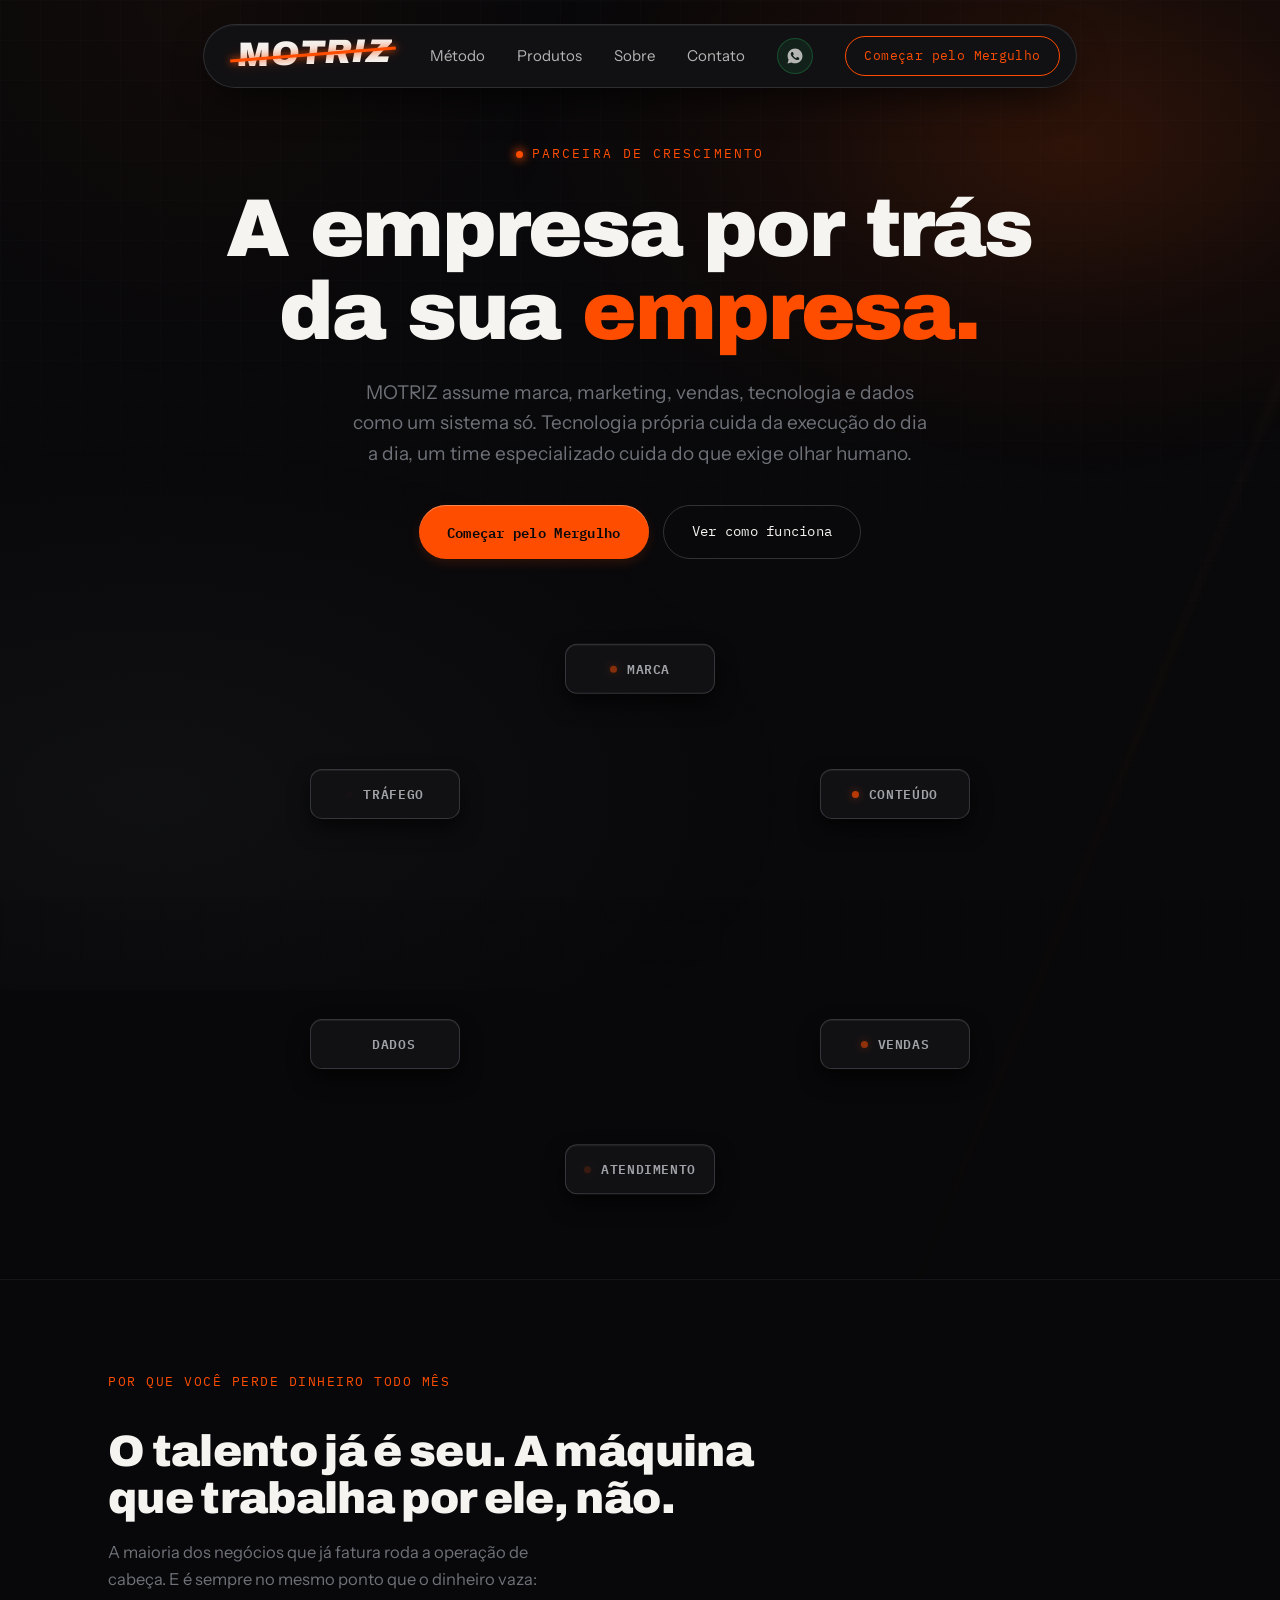
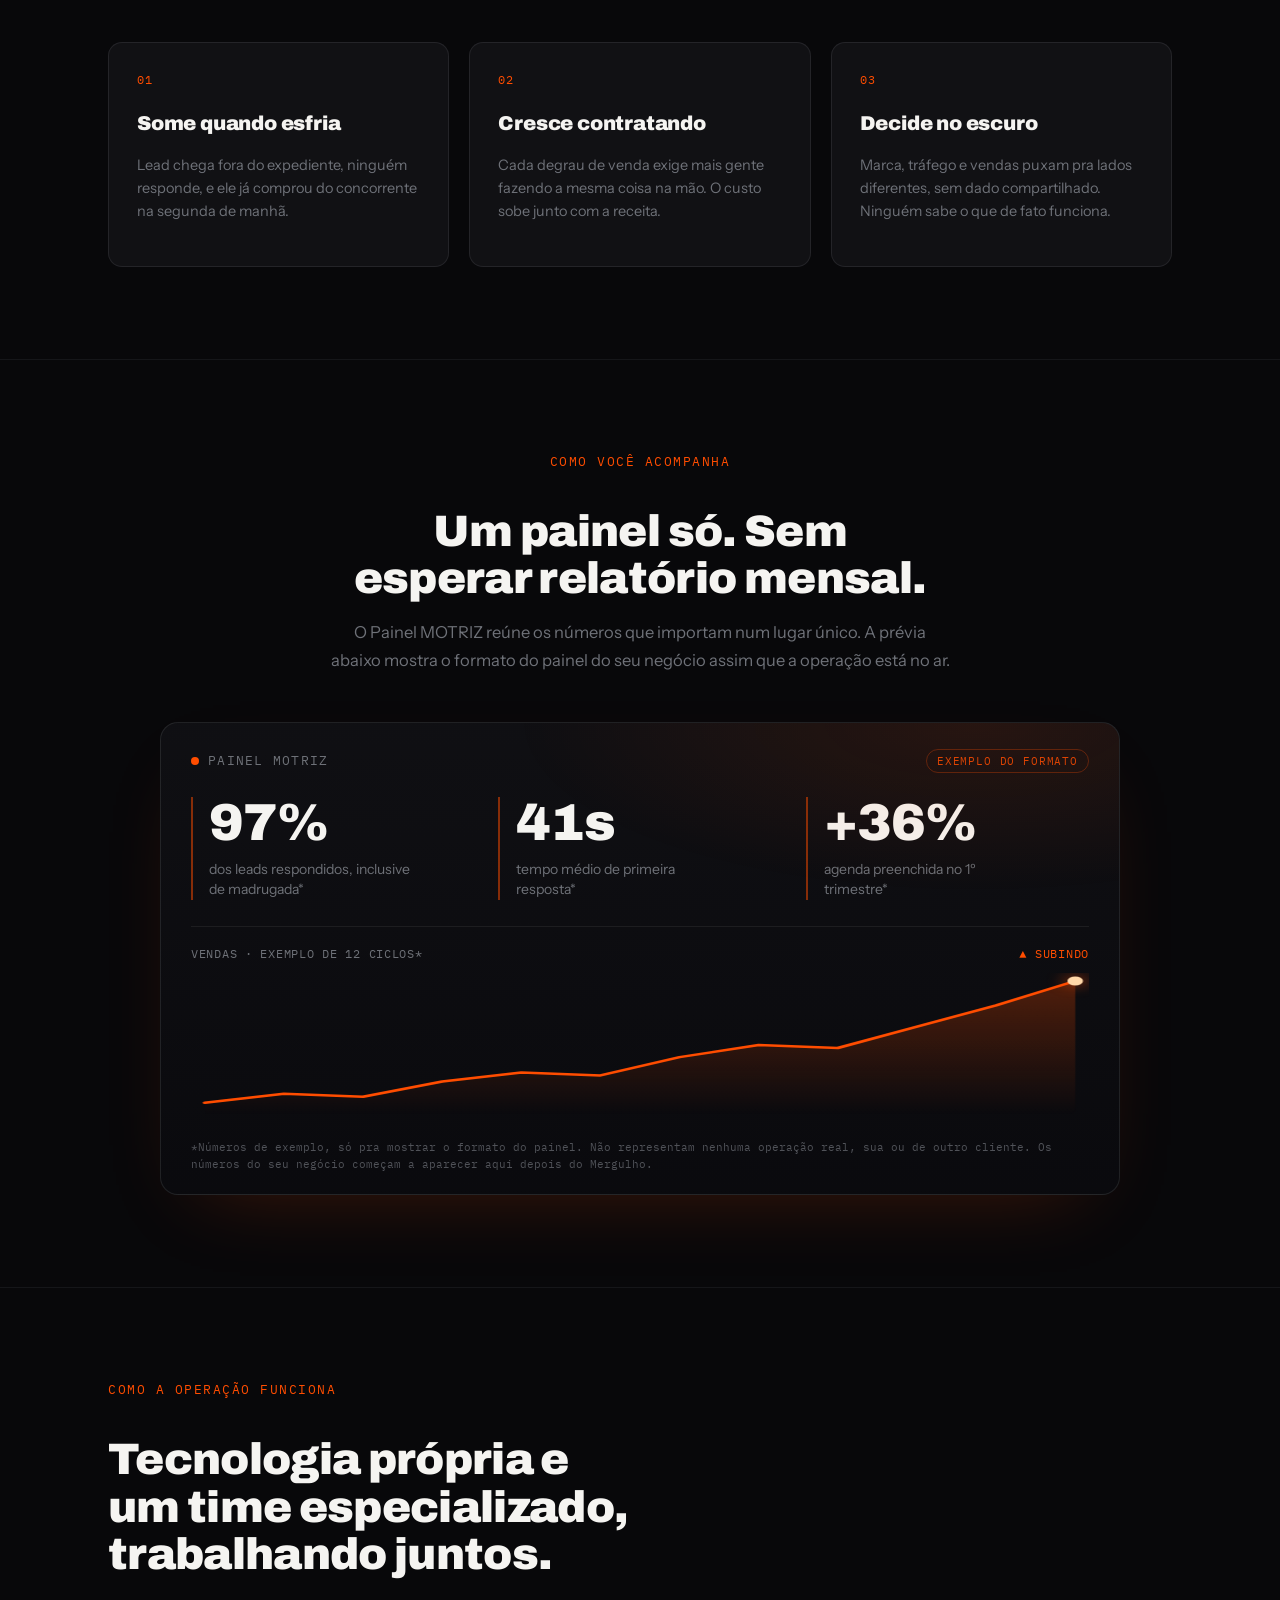
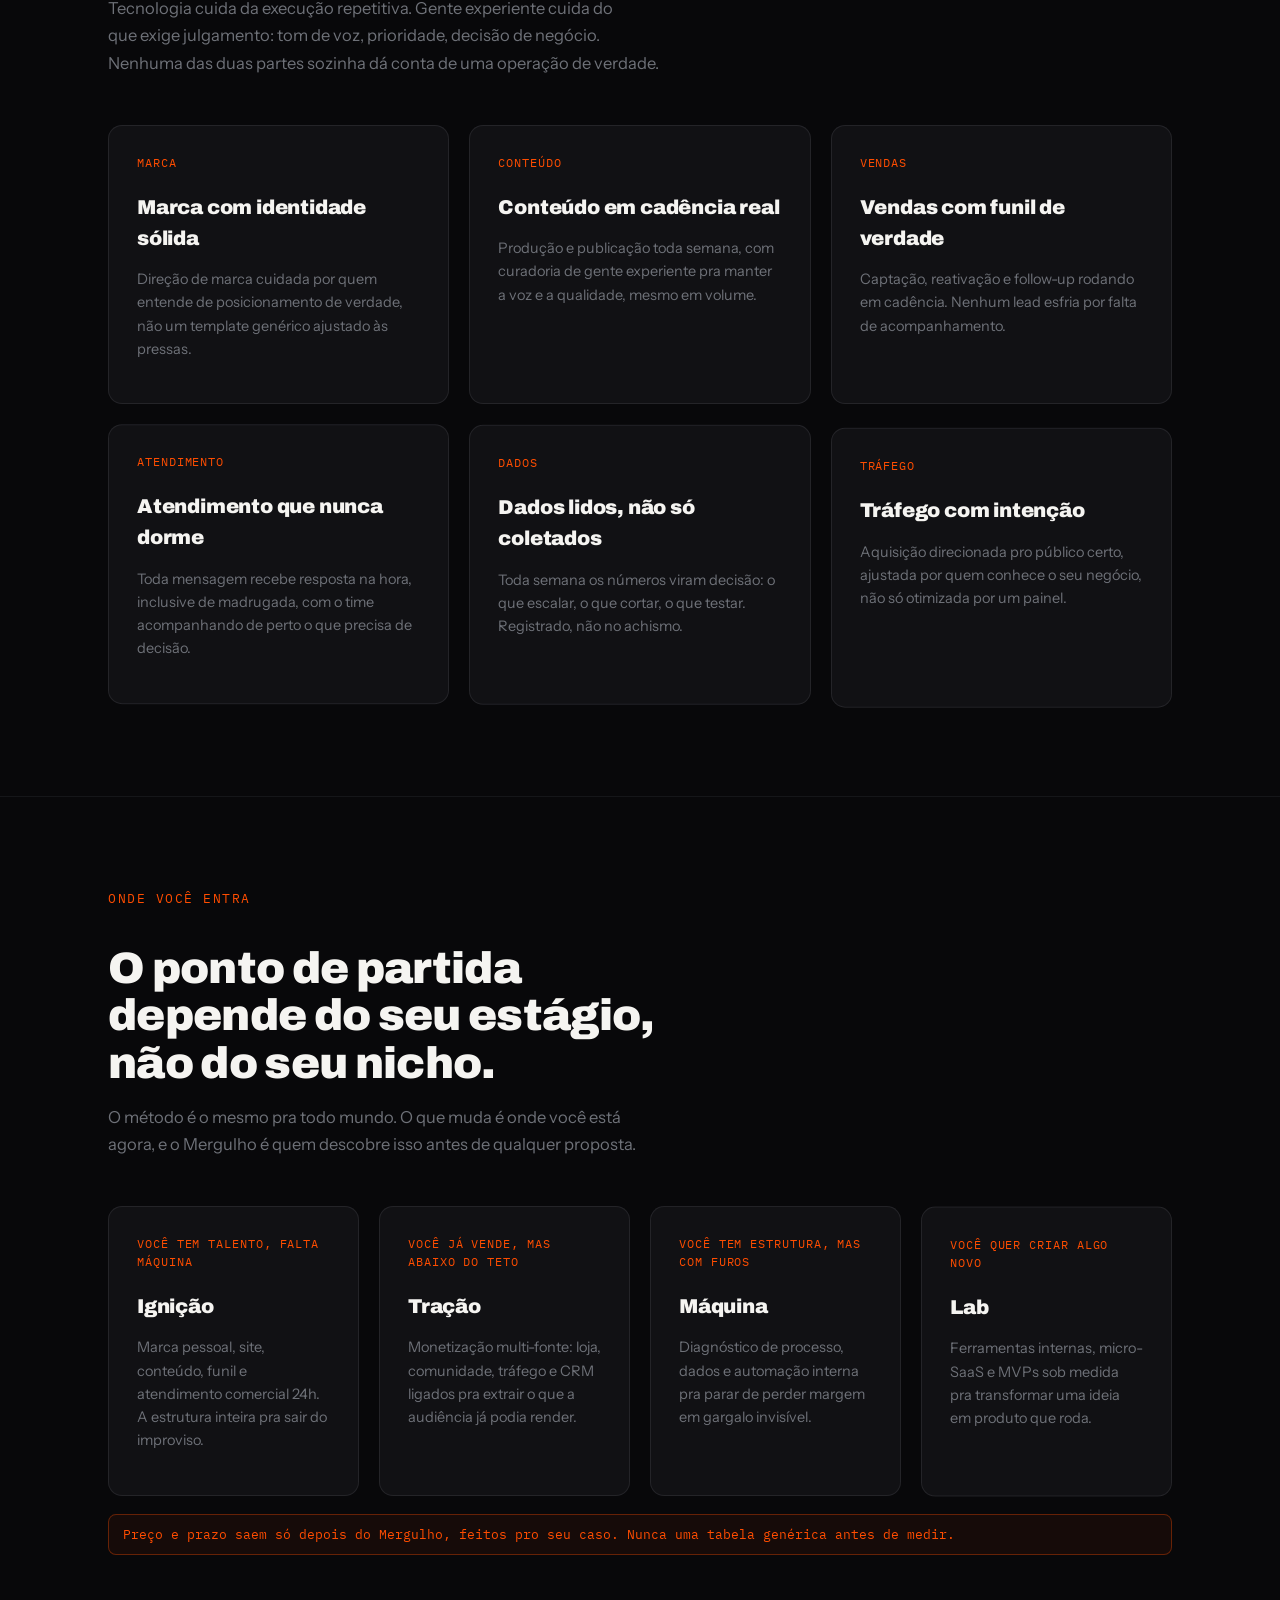
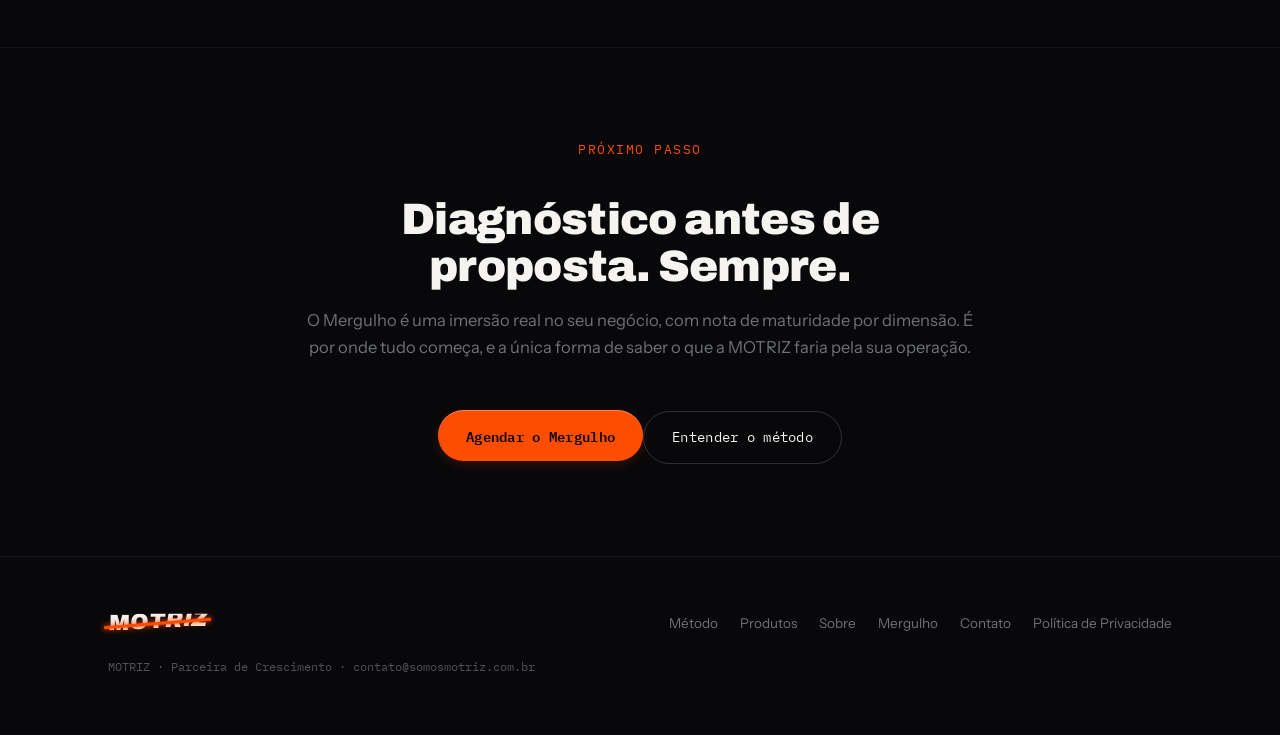
==== commit 2cc21239: "feat: novas partículas UI, scroll reveal e otimização mobile" ====
--- a/index.html
+++ b/index.html
@@ -6,9 +6,9 @@
 	<meta name="viewport" content="width=device-width, initial-scale=1.0" />
 	<title>MOTRIZ · A empresa por trás da sua empresa</title>
 	<meta name="description" content="MOTRIZ é a operadora de crescimento que liga marca, marketing, vendas, tecnologia e dados como um sistema único, com diagnóstico antes de qualquer proposta.">
-  <script type="module" crossorigin src="./assets/main-CyJ267a7.js"></script>
-  <link rel="modulepreload" crossorigin href="./assets/Reveal-D8yUnO10.js">
-  <link rel="stylesheet" crossorigin href="./assets/Reveal-C6q5wFwi.css">
+  <script type="module" crossorigin src="./assets/main-BU4u1y6b.js"></script>
+  <link rel="modulepreload" crossorigin href="./assets/Reveal-BFc5lQMd.js">
+  <link rel="stylesheet" crossorigin href="./assets/Reveal-CrcdWH1v.css">
 </head>
 <body>
 	<div id="root"></div>
--- a/assets/Reveal-CrcdWH1v.css
+++ b/assets/Reveal-CrcdWH1v.css
@@ -0,0 +1 @@
+@import "https://fonts.googleapis.com/css2?family=Archivo:wght@600;800;900&family=Instrument+Sans:wght@400;500;600&family=IBM+Plex+Mono:wght@400;500&display=swap";:root{--mz-breu:#08080a;--mz-carvao:#111114;--mz-branco:#f5f4f1;--mz-ignicao:#ff4d00;--mz-aco:#6e7178;--mz-osso:#f2efe9;--mz-grafite:#101014;--mz-ignicao-rgb:255, 77, 0;--mz-aco-rgb:110, 113, 120;--mz-branco-quente:#ffd8a8;--mz-ember:#b32b0a;--mz-display:"Archivo", system-ui, sans-serif;--mz-body:"Instrument Sans", system-ui, sans-serif;--mz-mono:"IBM Plex Mono", ui-monospace, monospace}*{box-sizing:border-box}html{scroll-behavior:smooth}body{background:var(--mz-breu);min-height:100vh;color:var(--mz-branco);font-family:var(--mz-body);-webkit-font-smoothing:antialiased;margin:0;line-height:1.55;overflow-x:hidden}a{color:inherit}img{max-width:100%;display:block}body:before{content:"";z-index:0;pointer-events:none;background:radial-gradient(60% 50% at 78% 22%, rgba(var(--mz-ignicao-rgb), .13) 0%, rgba(var(--mz-ignicao-rgb), .045) 30%, transparent 62%), radial-gradient(70% 55% at 18% 82%, rgba(var(--mz-aco-rgb), .07) 0%, transparent 60%);position:fixed;inset:-10%}body:after{content:"";z-index:0;pointer-events:none;opacity:.05;mix-blend-mode:overlay;background-image:url("data:image/svg+xml;utf8,<svg xmlns='http://www.w3.org/2000/svg'><filter id='n'><feTurbulence type='fractalNoise' baseFrequency='0.85' numOctaves='2'/></filter><rect width='100%25' height='100%25' filter='url(%23n)'/></svg>");position:fixed;inset:0}@media (prefers-reduced-motion:reduce){html{scroll-behavior:auto}}.wrap{max-width:1120px;margin:0 auto;padding:0 28px}header.site-nav,main,footer.site-footer{z-index:1;position:relative}header.site-nav{z-index:100;pointer-events:none;-webkit-backdrop-filter:none;backdrop-filter:none;background:0 0;border:none;justify-content:center;display:flex;position:fixed;top:24px;left:0;right:0}.site-nav .wrap{pointer-events:auto;background:var(--mz-carvao);border:1px solid #6e71784d;border-radius:999px;justify-content:space-between;align-items:center;gap:40px;width:max-content;max-width:calc(100% - 48px);height:64px;padding:0 16px 0 32px;display:flex;box-shadow:0 16px 40px -12px #000c,inset 0 1px #ffffff0d}.site-nav a.brand{text-decoration:none}nav.site-links{align-items:center;gap:32px;display:flex}nav.site-links a{color:var(--mz-branco);font-family:var(--mz-body);opacity:.72;font-size:15px;text-decoration:none;transition:opacity .15s}nav.site-links a:hover,nav.site-links a[aria-current=page]{opacity:1}nav.site-links a.cta{opacity:1;border:1px solid var(--mz-ignicao);color:var(--mz-ignicao);font-family:var(--mz-mono);letter-spacing:.03em;border-radius:999px;padding:9px 18px;font-size:13px;transition:background .15s,color .15s,box-shadow .2s}nav.site-links a.cta:hover{background:var(--mz-ignicao);color:var(--mz-breu);box-shadow:0 6px 22px rgba(var(--mz-ignicao-rgb),.35)}.nav-wa{color:#25d366;opacity:1;background:#25d3661f;border:1px solid #25d36659;border-radius:50%;flex-shrink:0;justify-content:center;align-items:center;width:36px;height:36px;transition:background .15s,transform .15s;display:inline-flex}.nav-wa:hover{color:#06210f;background:#25d366;transform:translateY(-1px)}.hero{text-align:center;padding:140px 0 40px;position:relative;overflow:hidden}.hero.hero--tight{padding-bottom:40px}.glow-ambient{pointer-events:none;z-index:0;background:radial-gradient(circle, rgba(var(--mz-ignicao-rgb), .04) 0%, rgba(var(--mz-ignicao-rgb), 0) 70%);position:absolute}.glow-ambient.top-left{width:800px;height:800px;top:-400px;left:-200px}.glow-ambient.top-right{width:1000px;height:1000px;top:-500px;right:-300px}.grid-technical{pointer-events:none;z-index:0;background-image:linear-gradient(90deg,#6e717808 1px,#0000 1px),linear-gradient(#6e717808 1px,#0000 1px);background-size:40px 40px;position:absolute;inset:0;-webkit-mask-image:linear-gradient(#000 0%,#0000 80%);mask-image:linear-gradient(#000 0%,#0000 80%)}.light-ray{pointer-events:none;z-index:0;filter:blur(4px);background:linear-gradient(#fff0,#ffffff14 20%,#ff4d001f 50%,#fff0);width:2px;height:150%;position:absolute;top:-20%;right:10%;transform:rotate(22deg)}.hero .wrap{z-index:1;position:relative}.hero .eyebrow{font-family:var(--mz-mono);letter-spacing:.16em;text-transform:uppercase;color:var(--mz-ignicao);align-items:center;gap:9px;margin-bottom:22px;font-size:13px;display:inline-flex}.hero .eyebrow:before{content:"";background:var(--mz-ignicao);width:7px;height:7px;box-shadow:0 0 10px 2px rgba(var(--mz-ignicao-rgb),.7);border-radius:50%}.hero h1{font-family:var(--mz-display);letter-spacing:-.025em;text-wrap:balance;max-width:16ch;margin:0 auto 24px;font-size:clamp(34px,7vw,82px);font-weight:900;line-height:1.02}.hero h1 .hot{color:var(--mz-ignicao)}.hero p.lead{font-family:var(--mz-body);color:var(--mz-aco);text-wrap:balance;max-width:60ch;margin:0 auto 36px;font-size:19px;line-height:1.6}.hero .actions{flex-wrap:wrap;justify-content:center;gap:14px;display:flex}.actions.actions--left{justify-content:flex-start}.btn{appearance:none;cursor:pointer;font-family:var(--mz-mono);letter-spacing:.02em;background:0 0;border:none;border-radius:999px;align-items:center;gap:8px;padding:15px 28px;font-size:14px;text-decoration:none;transition:transform .15s,box-shadow .2s,border-color .15s;display:inline-flex}.btn:hover{transform:translateY(-2px)}.btn-primary{background:var(--mz-ignicao);color:var(--mz-breu);box-shadow:inset 0 1px 0 #ffffff4d, 0 0 0 1px #0000001a, 0 4px 12px rgba(var(--mz-ignicao-rgb), .15);font-weight:600}.btn-primary:hover{box-shadow:inset 0 1px 0 #fff6, 0 0 0 1px #0000001a, 0 10px 30px rgba(var(--mz-ignicao-rgb), .4)}.btn-ghost{color:var(--mz-branco);border:1px solid #6e717866}.btn-ghost:hover{border-color:var(--mz-branco)}.orch{width:100%;max-width:1160px;height:clamp(440px,50vw,640px);margin:40px auto 0;position:relative}.orch canvas{width:100%;height:100%;display:block}.orch-node{pointer-events:none;background:var(--mz-carvao);color:#a1a3a8;font-family:var(--mz-mono);letter-spacing:.05em;will-change:transform;border:1px solid #6e717866;border-radius:12px;justify-content:center;align-items:center;gap:10px;font-size:13px;font-weight:600;display:flex;position:absolute;top:0;left:0;box-shadow:inset 0 1px #ffffff0f,0 10px 20px #0009}.orch-node.on{box-shadow:0 0 16px rgba(var(--mz-ignicao-rgb),.3), inset 0 0 12px rgba(var(--mz-ignicao-rgb),.2);color:var(--mz-branco);z-index:10;border-color:#ff4d00cc}.orch-node .dot{background:var(--mz-ignicao);width:7px;height:7px;box-shadow:0 0 8px rgba(var(--mz-ignicao-rgb), .6);border-radius:50%}.orch-node.on .dot{box-shadow:0 0 10px var(--mz-ignicao), 0 0 20px var(--mz-ignicao);background:#fff}.panel{max-width:960px;box-shadow:0 30px 80px -40px rgba(var(--mz-ignicao-rgb),.25);background:linear-gradient(#111114e6,#0b0b0ee6);border:1px solid #6e717838;border-radius:18px;margin:0 auto;padding:26px 30px 22px;position:relative;overflow:hidden}.panel:before{content:"";pointer-events:none;background:radial-gradient(80% 60% at 85% 0%, rgba(var(--mz-ignicao-rgb),.1), transparent 60%);position:absolute;inset:0}.panel-head{font-family:var(--mz-mono);letter-spacing:.1em;text-transform:uppercase;color:var(--mz-aco);justify-content:space-between;align-items:center;gap:9px;margin-bottom:24px;font-size:12.5px;display:flex}.panel-head>span:first-child{align-items:center;gap:9px;display:flex}.panel-tag{letter-spacing:.08em;color:var(--mz-ignicao);opacity:.85;border:1px solid #ff4d0059;border-radius:999px;padding:3px 10px;font-size:10.5px}.live-dot{background:var(--mz-ignicao);width:8px;height:8px;box-shadow:0 0 0 0 rgba(var(--mz-ignicao-rgb),.6);border-radius:50%;animation:1.8s ease-out infinite livePulse}@keyframes livePulse{0%{box-shadow:0 0 #ff4d008c}70%{box-shadow:0 0 0 9px #ff4d0000}to{box-shadow:0 0 #ff4d0000}}@media (prefers-reduced-motion:reduce){.live-dot{animation:none}}.panel-grid{grid-template-columns:repeat(3,1fr);gap:24px;margin-bottom:26px;display:grid}.stat{border-left:2px solid rgba(var(--mz-ignicao-rgb),.5);padding-left:16px}.stat-num{font-family:var(--mz-display);color:var(--mz-branco);letter-spacing:-.02em;font-variant-numeric:tabular-nums;font-size:clamp(34px,5vw,52px);font-weight:900;line-height:1}.stat-label{font-family:var(--mz-body);color:var(--mz-aco);max-width:24ch;margin-top:10px;font-size:14px;line-height:1.45}.panel-chart{border-top:1px solid #6e717829;padding-top:18px}.chart-label{font-family:var(--mz-mono);letter-spacing:.06em;color:var(--mz-aco);text-transform:uppercase;justify-content:space-between;margin-bottom:10px;font-size:12px;display:flex}.chart-label .trend{color:var(--mz-ignicao)}.spark{width:100%;height:150px;display:block}.spark .stroke{stroke-dasharray:1400;stroke-dashoffset:1400px}.spark .area{opacity:0}.spark .tip{opacity:0;filter:drop-shadow(0 0 6px #ff4d00e6)}.spark.draw .stroke{animation:1.8s cubic-bezier(.16,1,.3,1) forwards drawLine}.spark.draw .area{animation:1.2s .6s forwards fadeIn}.spark.draw .tip{animation:.4s 1.7s forwards fadeIn,2s ease-in-out 2.1s infinite tipPulse}@keyframes drawLine{to{stroke-dashoffset:0}}@keyframes fadeIn{to{opacity:1}}@keyframes tipPulse{0%,to{r:4.5}50%{r:6}}@media (prefers-reduced-motion:reduce){.spark .stroke{stroke-dashoffset:0}.spark .area,.spark .tip{opacity:1}.spark.draw .stroke,.spark.draw .area,.spark.draw .tip{animation:none}}.panel-foot{font-family:var(--mz-mono);color:var(--mz-aco);opacity:.7;margin:16px 0 0;font-size:11px;line-height:1.5}section.page-section{border-top:1px solid #6e717824;padding:92px 0}section.page-section.no-border{border-top:none}.section-head{max-width:62ch;margin-bottom:48px}.section-head.center{text-align:center;margin-left:auto;margin-right:auto}.section-head .eyebrow{font-family:var(--mz-mono);letter-spacing:.12em;text-transform:uppercase;color:var(--mz-ignicao);margin-bottom:14px;font-size:12.5px;display:block}.section-head h2{font-family:var(--mz-display);letter-spacing:-.015em;text-wrap:balance;margin-bottom:16px;font-size:clamp(28px,4vw,44px);font-weight:900;line-height:1.08}.section-head p{font-family:var(--mz-body);color:var(--mz-aco);text-wrap:balance;font-size:16.5px;line-height:1.65}.grid-2{grid-template-columns:repeat(2,1fr);gap:20px;display:grid}.grid-3{grid-template-columns:repeat(3,1fr);gap:20px;display:grid}.grid-4{grid-template-columns:repeat(4,1fr);gap:20px;display:grid}.card{background:var(--mz-carvao);border:1px solid #6e717833;border-radius:14px;padding:28px;transition:border-color .2s,transform .2s,box-shadow .2s;position:relative;overflow:hidden}.card:hover{box-shadow:0 20px 44px -28px rgba(var(--mz-ignicao-rgb),.5);border-color:#ff4d0073;transform:translateY(-4px)}.card.flash{animation:1.3s ease-out cardFlash}@keyframes cardFlash{0%{border-color:#ff4d00e6;box-shadow:0 0 0 3px #ff4d0038,0 20px 50px -26px #ff4d0099}to{box-shadow:none;border-color:#6e717833}}@media (prefers-reduced-motion:reduce){.card.flash{border-color:#ff4d00e6;animation:none}}.card .k{font-family:var(--mz-mono);letter-spacing:.08em;text-transform:uppercase;color:var(--mz-ignicao);margin-bottom:12px;font-size:11.5px;display:block}.card h3{font-family:var(--mz-display);letter-spacing:-.01em;margin-bottom:10px;font-size:20px;font-weight:900}.card p{font-family:var(--mz-body);color:var(--mz-aco);font-size:14.5px;line-height:1.6}.card .price{font-family:var(--mz-mono);color:var(--mz-branco);margin-top:16px;font-size:13px}.card--agent .ghost-num{font-family:var(--mz-display);color:#6e717814;pointer-events:none;font-size:88px;font-weight:900;line-height:1;position:absolute;top:-14px;right:6px}.cycle-strip{flex-wrap:wrap;gap:4px;display:flex}.cycle-strip .step{background:var(--mz-carvao);border:1px solid #6e71782e;border-radius:12px;flex:1;min-width:150px;padding:22px 20px;transition:border-color .2s;position:relative}.cycle-strip .step:hover{border-color:#ff4d0066}.cycle-strip .step .letter{font-family:var(--mz-display);color:var(--mz-ignicao);margin-bottom:10px;font-size:30px;font-weight:900;line-height:1}.cycle-strip .step h4{font-family:var(--mz-display);margin-bottom:8px;font-size:16px;font-weight:900}.cycle-strip .step p{font-family:var(--mz-body);color:var(--mz-aco);font-size:13.5px;line-height:1.5}.disclosure{font-family:var(--mz-mono);color:var(--mz-ignicao);background:#ff4d000f;border:1px solid #ff4d0059;border-radius:8px;margin-top:18px;padding:10px 14px;font-size:12.5px;line-height:1.5}.no-top-pad{padding-top:0}.contact-grid{max-width:640px}.contact-primary{flex-direction:column;align-items:flex-start;gap:18px;display:flex}.btn-wa{color:#06210f;background:#25d366;padding:17px 30px;font-size:15px;font-weight:700}.btn-wa:hover{box-shadow:0 10px 30px #25d36659}.contact-quick{flex-wrap:wrap;gap:22px;display:flex}.contact-quick a{font-family:var(--mz-mono);color:var(--mz-aco);font-size:13.5px;text-decoration:none;transition:color .15s}.contact-quick a:hover{color:var(--mz-branco)}.contact-divider{font-family:var(--mz-mono);letter-spacing:.08em;text-transform:uppercase;color:var(--mz-aco);align-items:center;gap:14px;margin:34px 0 26px;font-size:12px;display:flex}.contact-divider span{background:#6e717838;flex:1;height:1px}.contact-form{flex-direction:column;gap:18px;max-width:480px;display:flex}.field{flex-direction:column;gap:7px;display:flex}.field-row{grid-template-columns:1fr 1fr;gap:18px;display:grid}.field label{font-family:var(--mz-mono);letter-spacing:.07em;text-transform:uppercase;color:var(--mz-aco);font-size:11.5px}.field input,.field textarea{background:var(--mz-carvao);color:var(--mz-branco);font-family:var(--mz-body);resize:vertical;border:1px solid #6e71784d;border-radius:8px;padding:12px 14px;font-size:15px}.field input:focus,.field textarea:focus{border-color:var(--mz-ignicao);box-shadow:0 0 0 3px rgba(var(--mz-ignicao-rgb),.16);outline:none}.field-note{font-family:var(--mz-mono);color:var(--mz-aco);opacity:.75;margin:-4px 0 0;font-size:11.5px;line-height:1.5}.field-error{font-family:var(--mz-mono);color:var(--mz-ignicao);margin:-4px 0 0;font-size:12.5px;line-height:1.5}.btn[disabled]{opacity:.6;cursor:not-allowed}.btn[disabled]:hover{transform:none}.contact-success{font-family:var(--mz-body);color:var(--mz-branco);background:#ff4d000f;border:1px solid #ff4d0059;border-radius:10px;max-width:480px;padding:20px 22px;font-size:16px}@media (width<=560px){.field-row{grid-template-columns:1fr}}footer.site-footer{border-top:1px solid #6e71782e;padding:56px 0 48px}footer.site-footer .wrap{flex-wrap:wrap;justify-content:space-between;align-items:center;gap:20px;display:flex}footer.site-footer nav{flex-wrap:wrap;gap:22px;display:flex}footer.site-footer nav a{color:var(--mz-aco);font-family:var(--mz-body);font-size:13.5px;text-decoration:none;transition:color .15s}footer.site-footer nav a:hover{color:var(--mz-branco)}footer.site-footer .legal{font-family:var(--mz-mono);color:var(--mz-aco);opacity:.7;margin-top:24px;font-size:11.5px}.legal-body{max-width:68ch}.legal-body h2{font-family:var(--mz-display);margin:40px 0 12px;font-size:22px;font-weight:900}.legal-body h2:first-child{margin-top:0}.legal-body p{font-family:var(--mz-body);color:var(--mz-aco);margin-bottom:10px;font-size:15.5px;line-height:1.7}.legal-body p b{color:var(--mz-branco)}@media (width<=760px){.grid-2,.grid-3,.grid-4{grid-template-columns:1fr}nav.site-links a:not(.cta):not(.nav-wa){display:none}.site-nav .wrap{gap:14px;padding:0 12px 0 20px}nav.site-links{gap:10px}nav.site-links a.cta{white-space:nowrap;padding:8px 12px;font-size:11.5px}.hide-mobile{display:none}.cycle-strip .step{min-width:100%}.panel-grid{grid-template-columns:1fr;gap:20px}.hero{padding-top:64px}.orch{height:400px;margin-top:24px}.orch-node{gap:6px;font-size:11px}}.mz-logo{font-family:var(--mz-display);text-transform:uppercase;font-weight:900;line-height:.9;display:inline-block;position:relative}.mz-logo-row{display:flex}.mz-logo-row span{letter-spacing:.02em;display:inline-block}.mz-logo-row span:first-child{transform:skew(0)translateY(0)}.mz-logo-row span:nth-child(2){transform:skew(-2.6deg)translateY(-.9px)}.mz-logo-row span:nth-child(3){transform:skew(-5.2deg)translateY(-1.8px)}.mz-logo-row span:nth-child(4){transform:skew(-7.8deg)translateY(-2.7px)}.mz-logo-row span:nth-child(5){transform:skew(-10.4deg)translateY(-3.6px)}.mz-logo-row span:nth-child(6){transform:skew(-13deg)translateY(-4.5px)}.mz-logo-half--bottom{clip-path:polygon(0% 64%,100% 24%,100% 100%,0% 100%)}.mz-logo-half--top{clip-path:polygon(0% 0%,100% 0%,100% 24%,0% 64%);position:absolute;inset:0;transform:translate(.045em)}.mz-logo-veia{background:var(--mz-ignicao);transform-origin:50%;height:max(3px,.022em);box-shadow:0 0 min(10px, .22em) rgba(var(--mz-ignicao-rgb), 1), 0 0 min(20px, .43em) rgba(var(--mz-ignicao-rgb), .5);z-index:3;pointer-events:none;position:absolute;top:44%;left:-4%;right:-4%;transform:rotate(-4.56deg)}.mz-logo--escura{color:var(--mz-branco)}.mz-logo--clara{color:var(--mz-grafite)}.mz-logo--mono .mz-logo-veia{box-shadow:none;background:currentColor}
